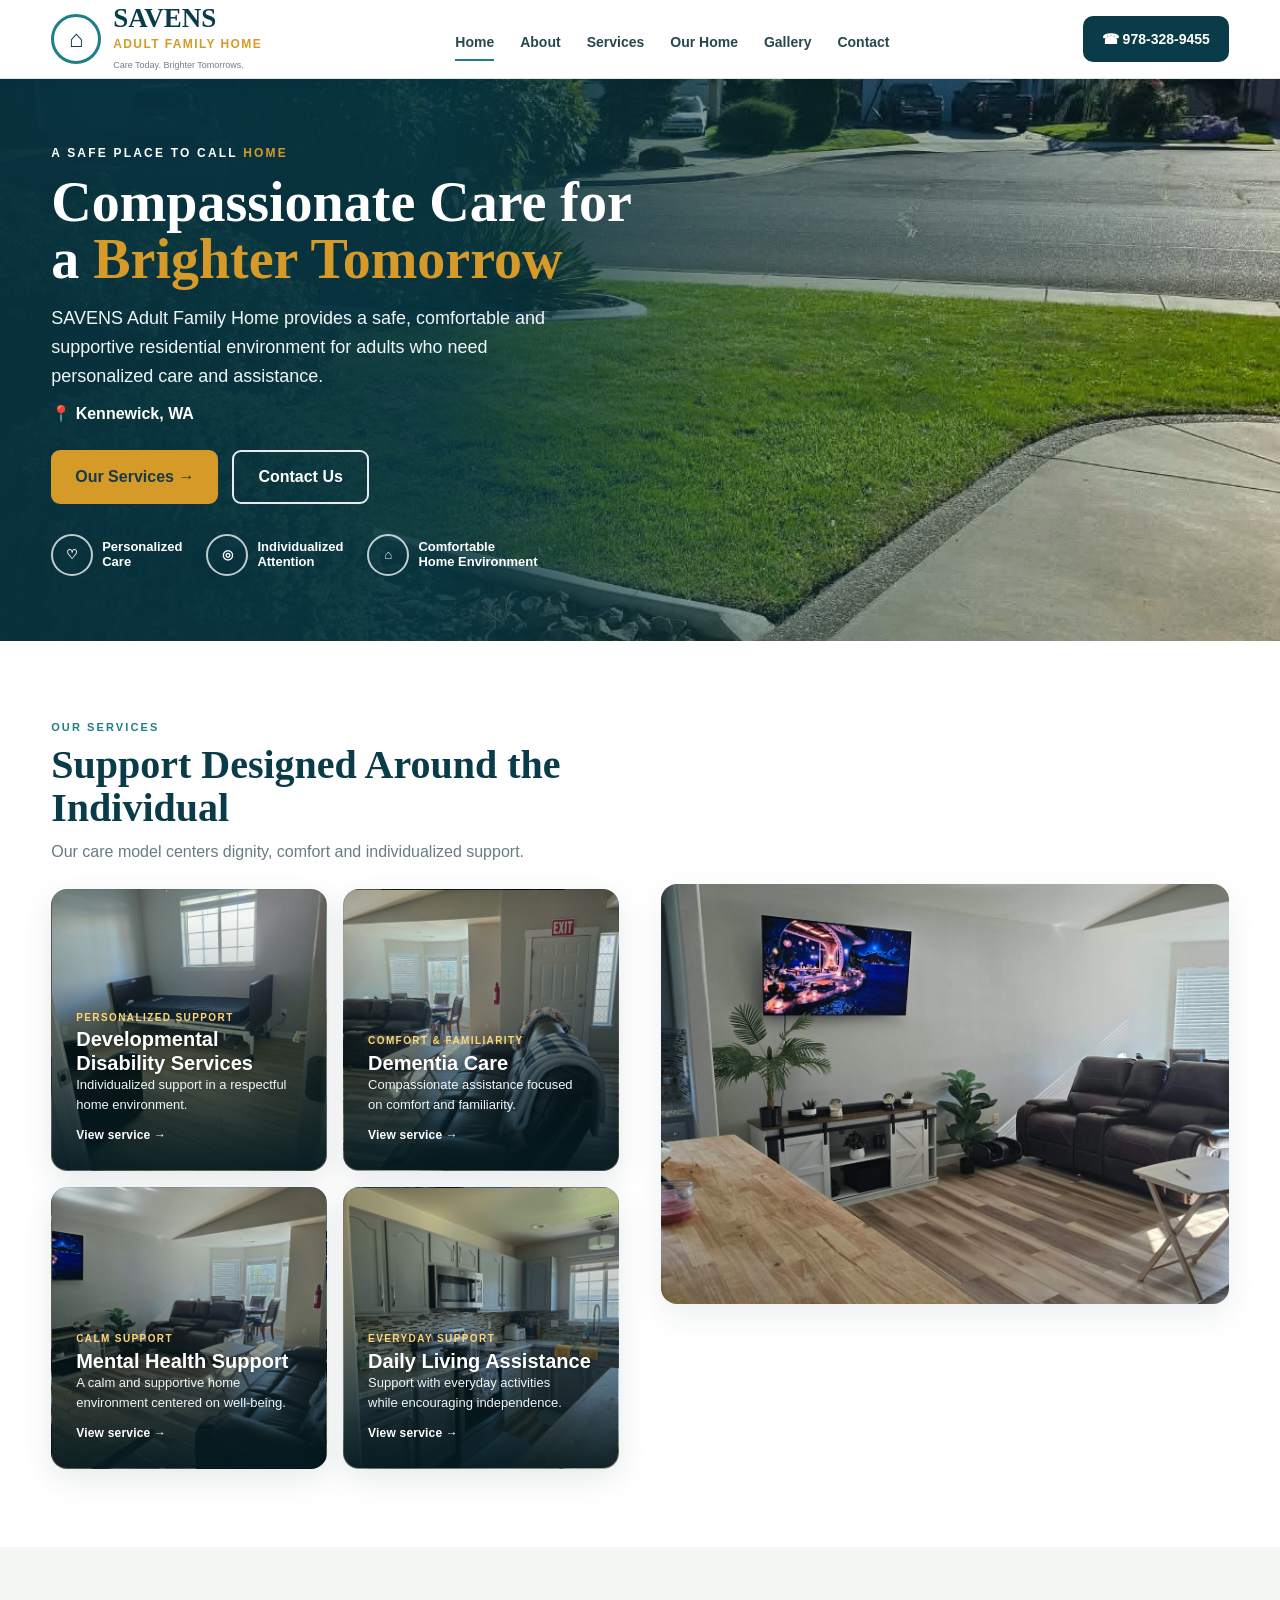
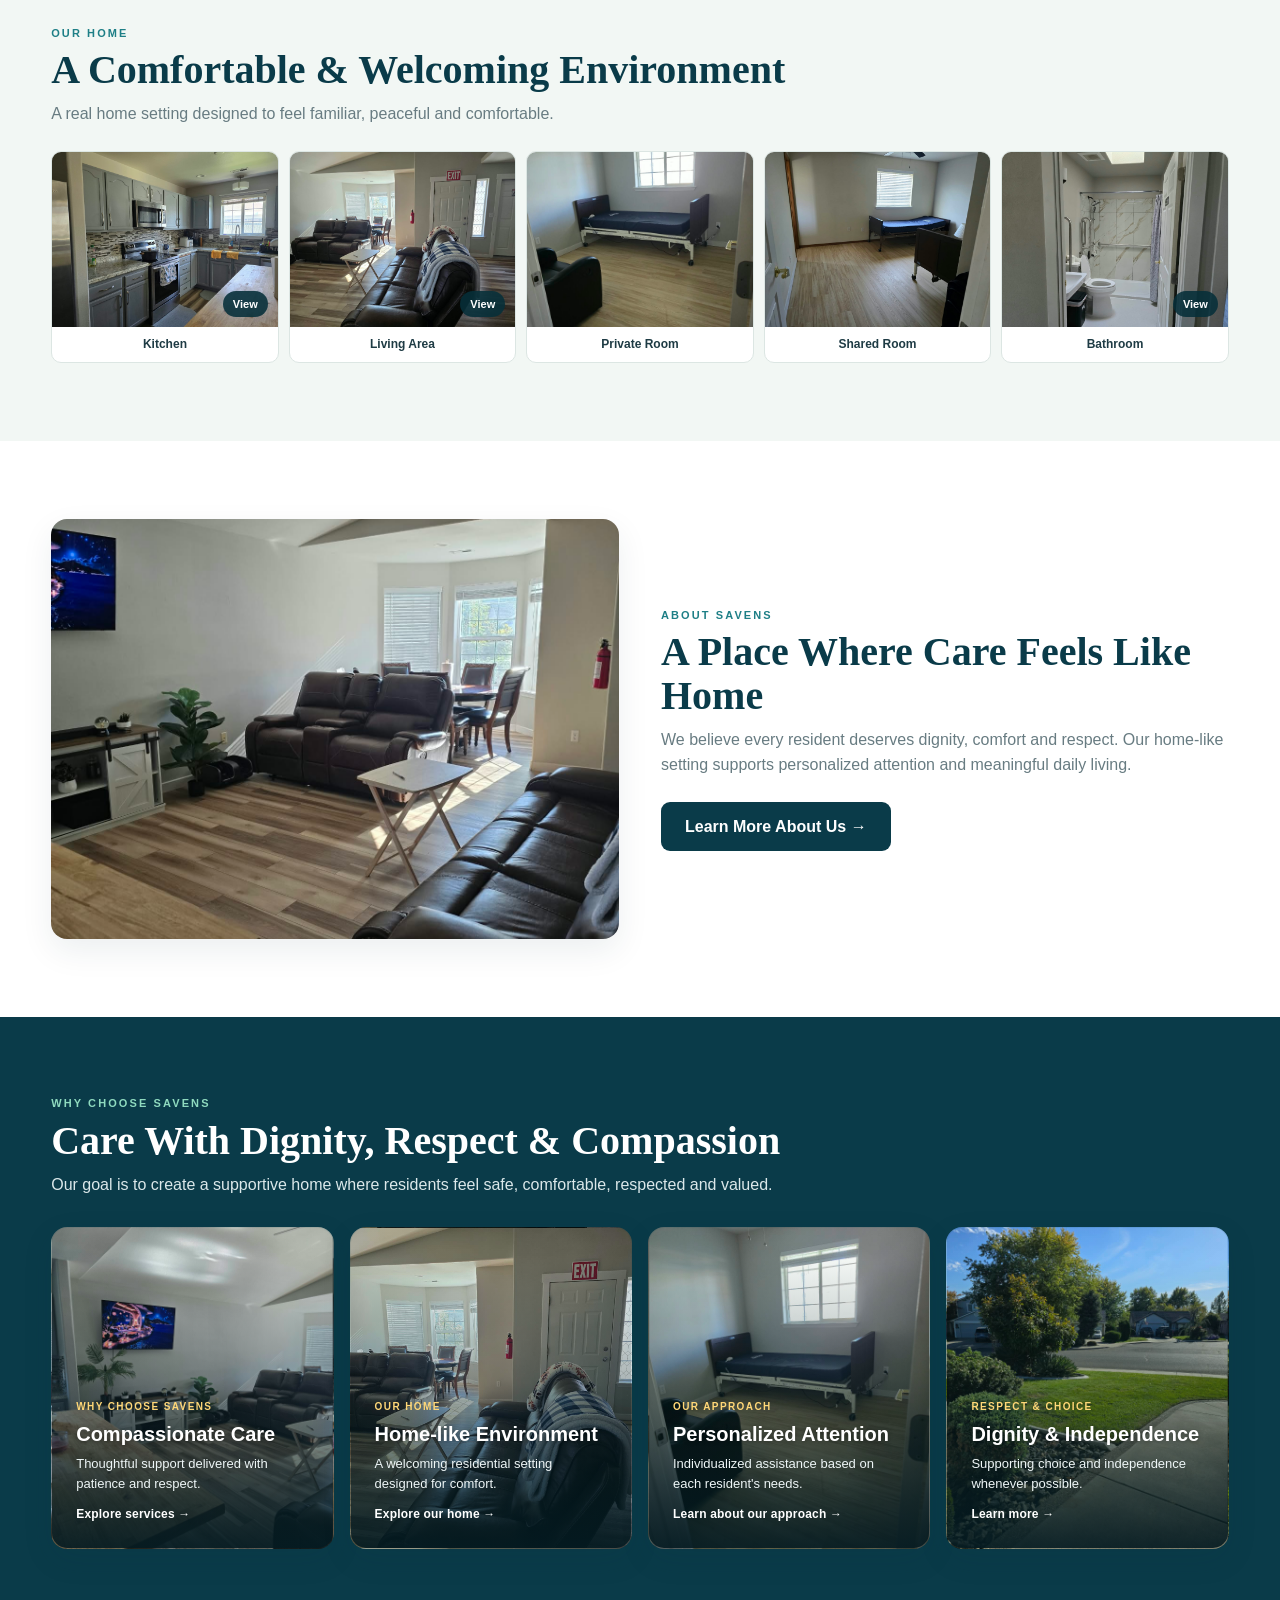
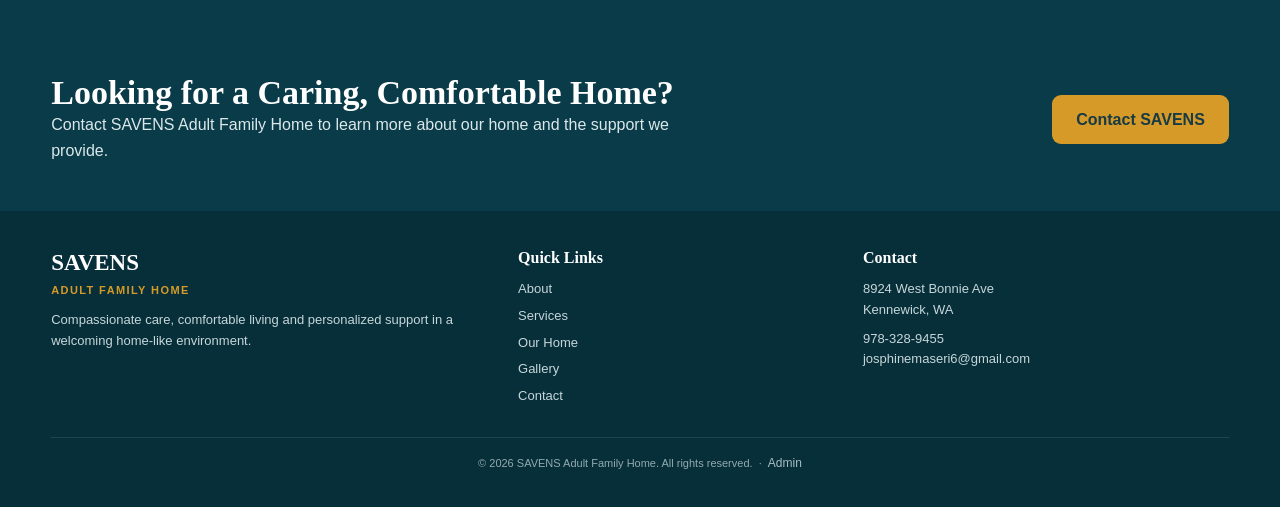
==== index.html @ 457f1520 "Add files via upload" ====
<!DOCTYPE html><html lang="en"><head><meta charset="UTF-8"><meta name="viewport" content="width=device-width,initial-scale=1.0"><title>SAVENS Adult Family Home | Home</title><meta name="description" content="SAVENS Adult Family Home in Kennewick, Washington."><link rel="stylesheet" href="style.css"></head><body><header class="site-header"><div class="container navbar"><a class="brand" href="index.html"><div class="brand-mark">⌂</div><div><strong>SAVENS</strong><span>ADULT FAMILY HOME</span><small>Care Today. Brighter Tomorrows.</small></div></a><button class="menu-btn" id="menuBtn" aria-label="Open menu">☰</button><nav class="main-nav" id="mainNav"><a href="index.html" class="active">Home</a><a href="about.html" class="">About</a><a href="services.html" class="">Services</a><a href="our-home.html" class="">Our Home</a><a href="gallery.html" class="">Gallery</a><a href="contact.html" class="">Contact</a></nav><a class="call-btn" href="tel:+19783289455">☎ 978-328-9455</a></div></header>
<section class="hero"><img src="images/neighborhood.jpg" alt="Residential neighborhood near SAVENS Adult Family Home"><div class="container hero-inner"><div class="hero-copy"><div class="kicker">A SAFE PLACE TO CALL <span>HOME</span></div><h1>Compassionate Care for a <em>Brighter Tomorrow</em></h1><p>SAVENS Adult Family Home provides a safe, comfortable and supportive residential environment for adults who need personalized care and assistance.</p><div class="hero-location">📍 Kennewick, WA</div><div class="actions"><a class="btn btn-gold" href="services.html">Our Services →</a><a class="btn btn-outline" href="contact.html">Contact Us</a></div><div class="hero-points"><div class="hero-point"><i>♡</i><span>Personalized<br>Care</span></div><div class="hero-point"><i>◎</i><span>Individualized<br>Attention</span></div><div class="hero-point"><i>⌂</i><span>Comfortable<br>Home Environment</span></div></div></div></div></section>
<section class="section"><div class="container grid-2"><div><div class="eyebrow">Our Services</div><h2>Support Designed Around the Individual</h2><p class="lead">Our care model centers dignity, comfort and individualized support.</p>
<div class="service-photo-grid">

  <a class="service-photo-card" href="services.html#developmental"
     style="background-image:url('images/private-room.jpg')">
    <div class="service-photo-overlay">
      <div>
        <span class="service-photo-kicker">PERSONALIZED SUPPORT</span>
        <h3>Developmental Disability Services</h3>
        <p>Individualized support in a respectful home environment.</p>
      </div>
      <span class="service-photo-link">View service →</span>
    </div>
  </a>

  <a class="service-photo-card" href="services.html#dementia"
     style="background-image:url('images/living-room-wide.jpg')">
    <div class="service-photo-overlay">
      <div>
        <span class="service-photo-kicker">COMFORT & FAMILIARITY</span>
        <h3>Dementia Care</h3>
        <p>Compassionate assistance focused on comfort and familiarity.</p>
      </div>
      <span class="service-photo-link">View service →</span>
    </div>
  </a>

  <a class="service-photo-card" href="services.html#mental-health"
     style="background-image:url('images/living-room-alt.jpg')">
    <div class="service-photo-overlay">
      <div>
        <span class="service-photo-kicker">CALM SUPPORT</span>
        <h3>Mental Health Support</h3>
        <p>A calm and supportive home environment centered on well-being.</p>
      </div>
      <span class="service-photo-link">View service →</span>
    </div>
  </a>

  <a class="service-photo-card" href="services.html#daily-living"
     style="background-image:url('images/kitchen.jpg')">
    <div class="service-photo-overlay">
      <div>
        <span class="service-photo-kicker">EVERYDAY SUPPORT</span>
        <h3>Daily Living Assistance</h3>
        <p>Support with everyday activities while encouraging independence.</p>
      </div>
      <span class="service-photo-link">View service →</span>
    </div>
  </a>

</div>
</div>
<div class="photo-card"><img src="images/living-room-main.jpg" alt="SAVENS living room"></div></div></section>
<section class="section section-soft"><div class="container"><div class="eyebrow">Our Home</div><h2>A Comfortable & Welcoming Environment</h2><p class="lead">A real home setting designed to feel familiar, peaceful and comfortable.</p><div class="preview-grid"><figure class="lightbox-item"><button type="button" class="image-open" data-lightbox-src="images/kitchen.jpg" data-lightbox-alt="Kitchen"><img src="images/kitchen.jpg" alt="Kitchen"><span class="image-zoom">View</span></button><figcaption>Kitchen</figcaption></figure><figure class="lightbox-item"><button type="button" class="image-open" data-lightbox-src="images/living-room-wide.jpg" data-lightbox-alt="Living Area"><img src="images/living-room-wide.jpg" alt="Living Area"><span class="image-zoom">View</span></button><figcaption>Living Area</figcaption></figure><figure><img src="images/private-room.jpg" alt="Private room"><figcaption>Private Room</figcaption></figure><figure><img src="images/shared-room.jpg" alt="Shared room"><figcaption>Shared Room</figcaption></figure><figure class="lightbox-item"><button type="button" class="image-open" data-lightbox-src="images/bathroom.jpg" data-lightbox-alt="Bathroom"><img src="images/bathroom.jpg" alt="Bathroom"><span class="image-zoom">View</span></button><figcaption>Bathroom</figcaption></figure></div></div></section>
<section class="section"><div class="container grid-2"><div class="photo-card"><img src="images/living-room-alt.jpg" alt="SAVENS living area"></div><div><div class="eyebrow">About SAVENS</div><h2>A Place Where Care Feels Like Home</h2><p class="lead">We believe every resident deserves dignity, comfort and respect. Our home-like setting supports personalized attention and meaningful daily living.</p><div class="actions"><a class="btn btn-dark" href="about.html">Learn More About Us →</a></div></div></div></section>

<section class="section why-section">
  <div class="container">
    <div class="eyebrow why-eyebrow">WHY CHOOSE SAVENS</div>
    <h2 class="why-title">Care With Dignity, Respect & Compassion</h2>
    <p class="why-lead">Our goal is to create a supportive home where residents feel safe, comfortable, respected and valued.</p>
    
<div class="why-photo-grid">

  <a class="why-photo-card" href="services.html"
     style="background-image:url('images/living-room-main.jpg')">
    <div class="why-photo-overlay">
      <span class="why-photo-kicker">WHY CHOOSE SAVENS</span>
      <h3>Compassionate Care</h3>
      <p>Thoughtful support delivered with patience and respect.</p>
      <span class="service-photo-link">Explore services →</span>
    </div>
  </a>

  <a class="why-photo-card" href="our-home.html"
     style="background-image:url('images/living-room-wide.jpg')">
    <div class="why-photo-overlay">
      <span class="why-photo-kicker">OUR HOME</span>
      <h3>Home-like Environment</h3>
      <p>A welcoming residential setting designed for comfort.</p>
      <span class="service-photo-link">Explore our home →</span>
    </div>
  </a>

  <a class="why-photo-card" href="about.html"
     style="background-image:url('images/private-room.jpg')">
    <div class="why-photo-overlay">
      <span class="why-photo-kicker">OUR APPROACH</span>
      <h3>Personalized Attention</h3>
      <p>Individualized assistance based on each resident's needs.</p>
      <span class="service-photo-link">Learn about our approach →</span>
    </div>
  </a>

  <a class="why-photo-card" href="about.html"
     style="background-image:url('images/neighborhood.jpg')">
    <div class="why-photo-overlay">
      <span class="why-photo-kicker">RESPECT & CHOICE</span>
      <h3>Dignity & Independence</h3>
      <p>Supporting choice and independence whenever possible.</p>
      <span class="service-photo-link">Learn more →</span>
    </div>
  </a>

</div>
</div>
</section>
<section class="cta"><div class="container"><div><h2>Looking for a Caring, Comfortable Home?</h2><p>Contact SAVENS Adult Family Home to learn more about our home and the support we provide.</p></div><a class="btn btn-gold" href="contact.html">Contact SAVENS</a></div></section>
<footer><div class="container"><div class="footer-grid"><div><strong>SAVENS</strong><div class="accent">ADULT FAMILY HOME</div><p style="margin-top:10px">Compassionate care, comfortable living and personalized support in a welcoming home-like environment.</p></div><div class="footer-links"><strong style="font-size:16px;margin-bottom:8px">Quick Links</strong><a href="about.html">About</a><a href="services.html">Services</a><a href="our-home.html">Our Home</a><a href="gallery.html">Gallery</a><a href="contact.html">Contact</a></div><div><strong style="font-size:16px;margin-bottom:8px">Contact</strong><p>8924 West Bonnie Ave<br>Kennewick, WA</p><p style="margin-top:8px"><a href="tel:+19783289455">978-328-9455</a></p><p><a href="mailto:josphinemaseri6@gmail.com">josphinemaseri6@gmail.com</a></p></div></div><div class="footer-bottom">© 2026 SAVENS Adult Family Home. All rights reserved. &nbsp;·&nbsp; <a class="admin-link" href="admin.html">Admin</a></div></div></footer><script src="script.js"></script></body></html>
---- style.css ----
:root{--navy:#0a3b49;--navy2:#062f3a;--teal:#1e7f86;--mint:#e2f3eb;--gold:#d69a28;--cream:#fbf8f1;--soft:#f2f7f4;--ink:#1e3b44;--muted:#687c82;--line:#dce6e3;--white:#fff;--shadow:0 12px 32px rgba(14,50,59,.08)}
*{box-sizing:border-box;margin:0;padding:0}html{scroll-behavior:smooth}body{font-family:Arial,Helvetica,sans-serif;color:var(--ink);background:#fff;line-height:1.6}img{display:block;width:100%}a{text-decoration:none;color:inherit}.container{width:min(1180px,92%);margin:auto}
.site-header{position:sticky;top:0;z-index:1000;background:rgba(255,255,255,.98);border-bottom:1px solid var(--line);box-shadow:0 2px 12px rgba(0,0,0,.04)}.navbar{min-height:78px;display:flex;align-items:center;justify-content:space-between;gap:22px}.brand{display:flex;align-items:center;gap:12px}.brand-mark{width:50px;height:50px;border:3px solid var(--teal);border-radius:50%;display:grid;place-items:center;color:var(--navy);font-size:24px}.brand strong{display:block;font-family:Georgia,serif;color:var(--navy);font-size:27px;line-height:1}.brand span{display:block;color:var(--gold);font-size:12px;font-weight:900;letter-spacing:1.4px;margin-top:3px}.brand small{display:block;color:#708087;font-size:9px;margin-top:4px}.main-nav{display:flex;align-items:center;gap:26px}.main-nav a{font-size:14px;font-weight:800;color:#29464f;position:relative;padding:28px 0 22px}.main-nav a:after{content:"";position:absolute;left:0;right:0;bottom:14px;height:2px;background:var(--teal);transform:scaleX(0);transition:.2s}.main-nav a:hover:after,.main-nav a.active:after{transform:scaleX(1)}.call-btn{background:var(--navy);color:#fff;padding:12px 19px;border-radius:10px;font-size:14px;font-weight:800;white-space:nowrap}.menu-btn{display:none;border:0;background:transparent;font-size:29px;color:var(--navy);cursor:pointer}
.hero{position:relative;min-height:545px;overflow:hidden;background:#d7e7e2}.hero>img{position:absolute;inset:0;height:100%;object-fit:cover}.hero:after{content:"";position:absolute;inset:0;background:linear-gradient(90deg,rgba(7,49,61,.97) 0%,rgba(7,54,66,.90) 34%,rgba(7,54,66,.44) 58%,rgba(7,54,66,.05) 100%)}.hero-inner{position:relative;z-index:2;min-height:545px;display:flex;align-items:center}.hero-copy{width:min(600px,100%);color:#fff;padding:65px 0}.kicker{font-size:12px;letter-spacing:2.2px;font-weight:900;text-transform:uppercase;margin-bottom:11px}.kicker span{color:var(--gold)}.hero h1,.page-hero h1{font-family:Georgia,serif;font-size:56px;line-height:1.02;margin-bottom:16px}.hero h1 em{font-style:normal;color:var(--gold)}.hero p{font-size:18px;color:#eef6f7;max-width:520px}.hero-location{font-weight:800;margin-top:10px}.actions{display:flex;gap:14px;flex-wrap:wrap;margin-top:24px}.btn{display:inline-flex;align-items:center;justify-content:center;min-height:48px;padding:12px 24px;border-radius:9px;font-weight:800}.btn-gold{background:var(--gold);color:#173a44}.btn-outline{border:2px solid rgba(255,255,255,.9);color:#fff}.btn-dark{background:var(--navy);color:#fff}.hero-points{display:flex;gap:24px;flex-wrap:wrap;margin-top:30px}.hero-point{display:flex;align-items:center;gap:9px;font-size:13px;font-weight:800;line-height:1.15}.hero-point i{font-style:normal;width:42px;height:42px;border:2px solid rgba(255,255,255,.75);border-radius:50%;display:grid;place-items:center}
.page-hero{position:relative;min-height:340px;display:flex;align-items:center;color:#fff;overflow:hidden;background:var(--navy)}.page-hero img{position:absolute;inset:0;height:100%;object-fit:cover;opacity:.5}.page-hero:after{content:"";position:absolute;inset:0;background:linear-gradient(90deg,rgba(6,45,56,.97),rgba(6,45,56,.75),rgba(6,45,56,.25))}.page-hero .container{position:relative;z-index:2}.page-hero p{max-width:680px;font-size:17px;color:#e8f1f2}
.section{padding:78px 0}.section-soft{background:var(--soft)}.section-cream{background:var(--cream)}.eyebrow{font-size:11px;letter-spacing:2.1px;color:var(--teal);font-weight:900;text-transform:uppercase;margin-bottom:6px}h2{font-family:Georgia,serif;color:var(--navy);font-size:40px;line-height:1.08;margin-bottom:10px}.lead{color:var(--muted);font-size:16px;max-width:740px}
.grid-2{display:grid;grid-template-columns:1fr 1fr;gap:42px;align-items:center}.grid-3{display:grid;grid-template-columns:repeat(3,1fr);gap:18px}.grid-4{display:grid;grid-template-columns:repeat(4,1fr);gap:16px}.card{border:1px solid var(--line);background:#fff;border-radius:14px;padding:23px;box-shadow:var(--shadow)}.card h3{color:var(--navy);font-size:18px;margin:10px 0 6px}.card p{font-size:14px;color:#6b7d83}.icon{width:44px;height:44px;border-radius:50%;background:var(--mint);display:grid;place-items:center}.photo-card{overflow:hidden;border-radius:16px;box-shadow:var(--shadow)}.photo-card img{height:420px;object-fit:cover}.photo-grid{display:grid;grid-template-columns:repeat(3,1fr);gap:14px;margin-top:28px}.photo-grid figure{background:#fff;border:1px solid var(--line);border-radius:12px;overflow:hidden;box-shadow:0 6px 18px rgba(15,55,63,.05)}.photo-grid img{height:240px;object-fit:cover}.photo-grid figcaption{padding:10px 12px;font-size:13px;font-weight:800;color:#38545c}
.preview-grid{display:grid;grid-template-columns:repeat(5,1fr);gap:10px;margin-top:24px}.preview-grid figure{background:#fff;border:1px solid var(--line);border-radius:10px;overflow:hidden}.preview-grid img{height:175px;object-fit:cover}.preview-grid figcaption{text-align:center;padding:8px;font-size:12px;font-weight:800}
.service-list{display:grid;gap:18px;margin-top:28px}.service-row{display:grid;grid-template-columns:290px 1fr;gap:26px;align-items:center;background:#fff;border:1px solid var(--line);border-radius:14px;overflow:hidden;box-shadow:var(--shadow)}.service-row img{height:220px;object-fit:cover}.service-row .copy{padding:22px 26px 22px 0}.service-row h3{color:var(--navy);font-size:22px;margin-bottom:7px}.service-row p{color:#65797f}
.cta{background:var(--navy);color:#fff;padding:48px 0}.cta .container{display:flex;justify-content:space-between;gap:30px;align-items:center}.cta h2{color:#fff;margin:0;font-size:34px}.cta p{color:#dbe8ea;max-width:640px}
.contact-wrap{display:grid;grid-template-columns:.8fr 1.2fr}.contact-info{background:#0a4350;color:#fff;padding:58px max(5%,calc((100vw - 1180px)/2)) 58px 5%}.contact-info h2{color:#fff}.contact-info p{color:#d8e5e7;margin-bottom:22px}.contact-line{display:flex;gap:10px;margin:13px 0;align-items:flex-start}.contact-form{background:#f5faf8;padding:58px 5%}.form-row{display:grid;grid-template-columns:1fr 1fr;gap:12px}.form-group{margin-bottom:12px}label{display:block;font-size:11px;font-weight:800;color:#50666d;margin-bottom:4px}input,textarea{width:100%;padding:12px;border:1px solid #d5e1de;border-radius:6px;background:#fff;font:inherit}textarea{min-height:120px;resize:vertical}.submit{width:100%;border:0;background:var(--teal);color:#fff;padding:13px;border-radius:7px;font-weight:800;cursor:pointer}.map{margin-top:18px;border-radius:12px;overflow:hidden;border:1px solid var(--line);height:250px}.map iframe{width:100%;height:100%;border:0}
footer{background:var(--navy2);color:#d6e4e6;padding:34px 0}.footer-grid{display:grid;grid-template-columns:1.4fr 1fr 1.2fr;gap:40px}footer strong{display:block;color:#fff;font-family:Georgia,serif;font-size:23px}footer .accent{color:var(--gold);font-size:11px;font-weight:900;letter-spacing:1.4px}footer p,footer a{font-size:13px;color:#c7d6d9}.footer-links a{display:block;margin:6px 0}.footer-bottom{margin-top:24px;padding-top:16px;border-top:1px solid rgba(255,255,255,.1);font-size:11px;text-align:center;color:#93aaaf}
@media(max-width:900px){.menu-btn{display:block}.call-btn{display:none}.main-nav{display:none;position:absolute;top:78px;left:0;right:0;background:#fff;padding:10px 5%;flex-direction:column;align-items:stretch;gap:0;box-shadow:0 10px 20px rgba(0,0,0,.08)}.main-nav.open{display:flex}.main-nav a{padding:13px 0;border-bottom:1px solid #edf2ef}.main-nav a:after{display:none}.hero{min-height:650px}.hero-inner{min-height:650px;align-items:flex-end}.hero:after{background:linear-gradient(0deg,rgba(7,49,61,.98) 0%,rgba(7,49,61,.96) 48%,rgba(7,49,61,.25) 78%)}.hero-copy{padding:270px 0 45px}.hero h1,.page-hero h1{font-size:44px}.grid-2,.contact-wrap{grid-template-columns:1fr}.grid-3,.grid-4,.preview-grid,.photo-grid{grid-template-columns:repeat(2,1fr)}.service-row{grid-template-columns:1fr}.service-row .copy{padding:0 22px 22px}.cta .container{display:block}.cta .btn{margin-top:18px}.footer-grid{grid-template-columns:1fr}}
@media(max-width:560px){.brand small{display:none}.brand strong{font-size:23px}.brand span{font-size:10px}.hero h1,.page-hero h1{font-size:37px}h2{font-size:32px}.actions{flex-direction:column}.actions .btn{width:100%}.grid-3,.grid-4,.preview-grid,.photo-grid,.form-row{grid-template-columns:1fr}.preview-grid img,.photo-grid img{height:230px}}


/* ===== Interactive navigation cards and image lightbox ===== */
.interactive-card{
  cursor:pointer;
  transition:transform .22s ease, box-shadow .22s ease, border-color .22s ease, background .22s ease;
}
.interactive-card:hover{
  transform:translateY(-5px);
  box-shadow:0 16px 34px rgba(14,50,59,.12);
  border-color:rgba(30,127,134,.38);
}
.interactive-card:focus-visible{
  outline:3px solid var(--gold);
  outline-offset:4px;
}
.card-action{
  display:inline-block;
  margin-top:12px;
  color:var(--teal);
  font-size:12px;
  font-weight:800;
}
.why-section{background:var(--navy);color:#fff}
.why-eyebrow{color:#8fdabf}
.why-title{color:#fff}
.why-lead{color:#dbe8ea;max-width:760px}
.why-grid{display:grid;grid-template-columns:repeat(4,1fr);gap:18px;margin-top:30px}
.why-card{
  border:1px solid rgba(255,255,255,.15);
  background:rgba(255,255,255,.07);
  border-radius:14px;
  padding:26px;
}
.why-card:hover{background:rgba(255,255,255,.11)}
.why-card h3{font-size:18px;margin:10px 0 6px;color:#fff}
.why-card p{font-size:14px;color:#d7e5e8}
.why-card .card-action{color:#9de2c8}
.why-icon{font-size:22px}
.image-open{
  position:relative;
  width:100%;
  border:0;
  padding:0;
  background:transparent;
  cursor:zoom-in;
  display:block;
}
.image-open img{width:100%}
.image-zoom{
  position:absolute;
  right:10px;
  bottom:10px;
  background:rgba(6,47,58,.88);
  color:#fff;
  padding:7px 10px;
  border-radius:18px;
  font-size:11px;
  font-weight:800;
}
.lightbox{
  position:fixed;
  inset:0;
  z-index:5000;
  display:none;
  align-items:center;
  justify-content:center;
  padding:24px;
  background:rgba(3,22,27,.92);
}
.lightbox.open{display:flex}
.lightbox-dialog{position:relative;max-width:min(1100px,94vw);max-height:90vh}
.lightbox img{max-width:100%;max-height:80vh;object-fit:contain;border-radius:10px}
.lightbox-caption{color:#fff;text-align:center;margin-top:10px;font-weight:700}
.lightbox-close,.lightbox-prev,.lightbox-next{
  position:absolute;
  border:0;
  background:rgba(255,255,255,.94);
  color:var(--navy);
  width:44px;height:44px;border-radius:50%;
  font-size:22px;font-weight:800;cursor:pointer;
}
.lightbox-close{right:0;top:-54px}
.lightbox-prev{left:-58px;top:46%}
.lightbox-next{right:-58px;top:46%}
.admin-link{opacity:.85;font-size:12px}
@media(max-width:900px){.why-grid{grid-template-columns:repeat(2,1fr)}}
@media(max-width:560px){
  .why-grid{grid-template-columns:1fr}
  .lightbox-prev{left:4px}.lightbox-next{right:4px}
}


/* ===== Full-photo clickable SAVENS cards ===== */
.service-photo-grid{
  display:grid;
  grid-template-columns:repeat(2,minmax(0,1fr));
  gap:16px;
  margin-top:24px;
}
.service-photo-card,
.why-photo-card{
  position:relative;
  display:block;
  min-height:280px;
  border-radius:16px;
  overflow:hidden;
  background-size:cover;
  background-position:center;
  border:1px solid rgba(12,59,73,.14);
  box-shadow:0 10px 30px rgba(10,45,54,.10);
  text-decoration:none;
  color:#fff;
  isolation:isolate;
  transition:transform .25s ease,box-shadow .25s ease,border-color .25s ease;
}
.service-photo-card::before,
.why-photo-card::before{
  content:"";
  position:absolute;
  inset:0;
  background:linear-gradient(
    180deg,
    rgba(5,31,38,.04) 10%,
    rgba(5,31,38,.32) 48%,
    rgba(4,27,34,.92) 100%
  );
  z-index:-1;
}
.service-photo-card:hover,
.why-photo-card:hover{
  transform:translateY(-5px);
  box-shadow:0 18px 38px rgba(10,45,54,.18);
  border-color:rgba(214,154,40,.60);
}
.service-photo-card:focus-visible,
.why-photo-card:focus-visible{
  outline:3px solid var(--gold);
  outline-offset:4px;
}
.service-photo-overlay,
.why-photo-overlay{
  min-height:280px;
  padding:24px;
  display:flex;
  flex-direction:column;
  justify-content:flex-end;
  gap:8px;
}
.service-photo-kicker,
.why-photo-kicker{
  color:#ffd777;
  font-size:10px;
  letter-spacing:1.4px;
  font-weight:900;
}
.service-photo-card h3,
.why-photo-card h3{
  color:#fff;
  font-size:20px;
  line-height:1.18;
  margin:0;
  text-shadow:0 1px 4px rgba(0,0,0,.35);
}
.service-photo-card p,
.why-photo-card p{
  color:#eef6f7;
  font-size:13px;
  line-height:1.5;
  max-width:95%;
}
.service-photo-link{
  display:inline-flex;
  align-items:center;
  margin-top:4px;
  color:#fff;
  font-size:12px;
  font-weight:900;
  letter-spacing:.2px;
}
.why-photo-grid{
  display:grid;
  grid-template-columns:repeat(4,minmax(0,1fr));
  gap:16px;
  margin-top:30px;
}
.why-photo-card{
  min-height:320px;
}
.why-photo-overlay{
  min-height:320px;
}
@media(max-width:900px){
  .service-photo-grid{grid-template-columns:1fr 1fr}
  .why-photo-grid{grid-template-columns:1fr 1fr}
}
@media(max-width:560px){
  .service-photo-grid,
  .why-photo-grid{grid-template-columns:1fr}
  .service-photo-card,
  .service-photo-overlay,
  .why-photo-card,
  .why-photo-overlay{min-height:300px}
}
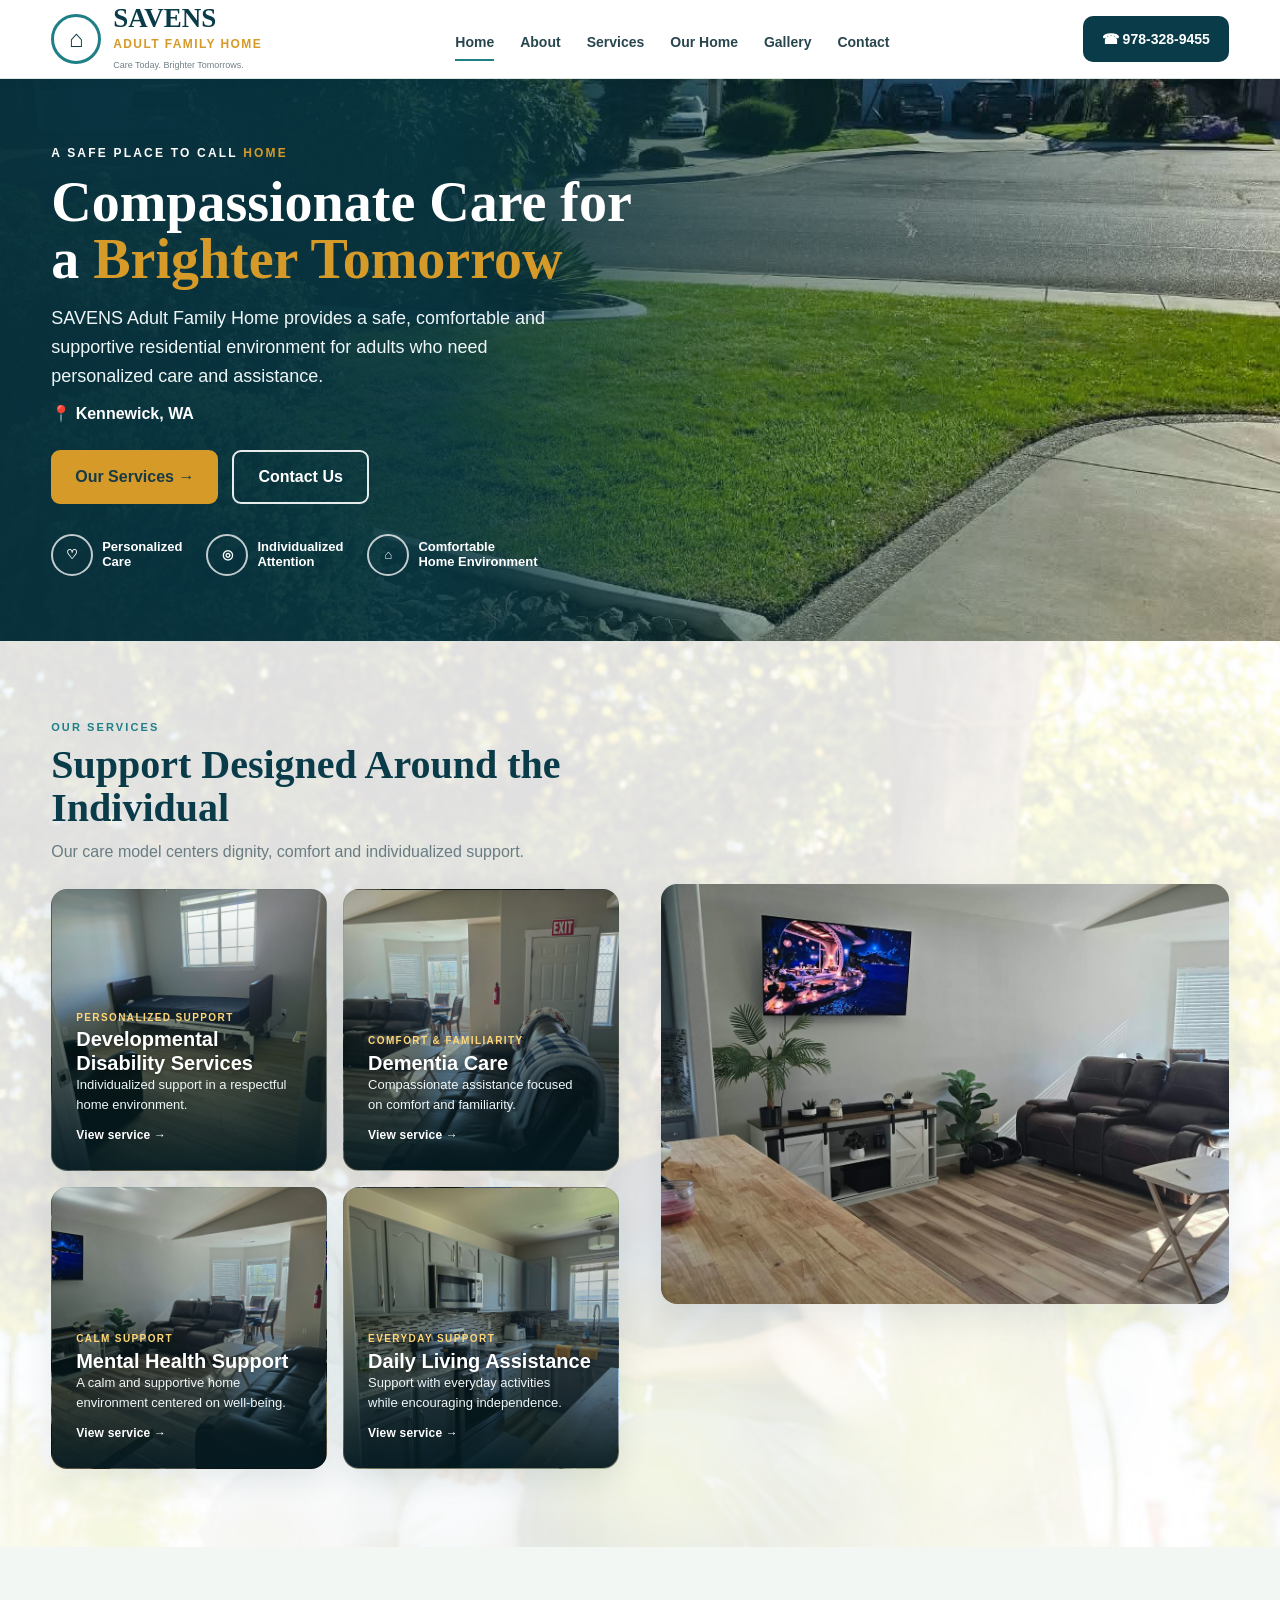
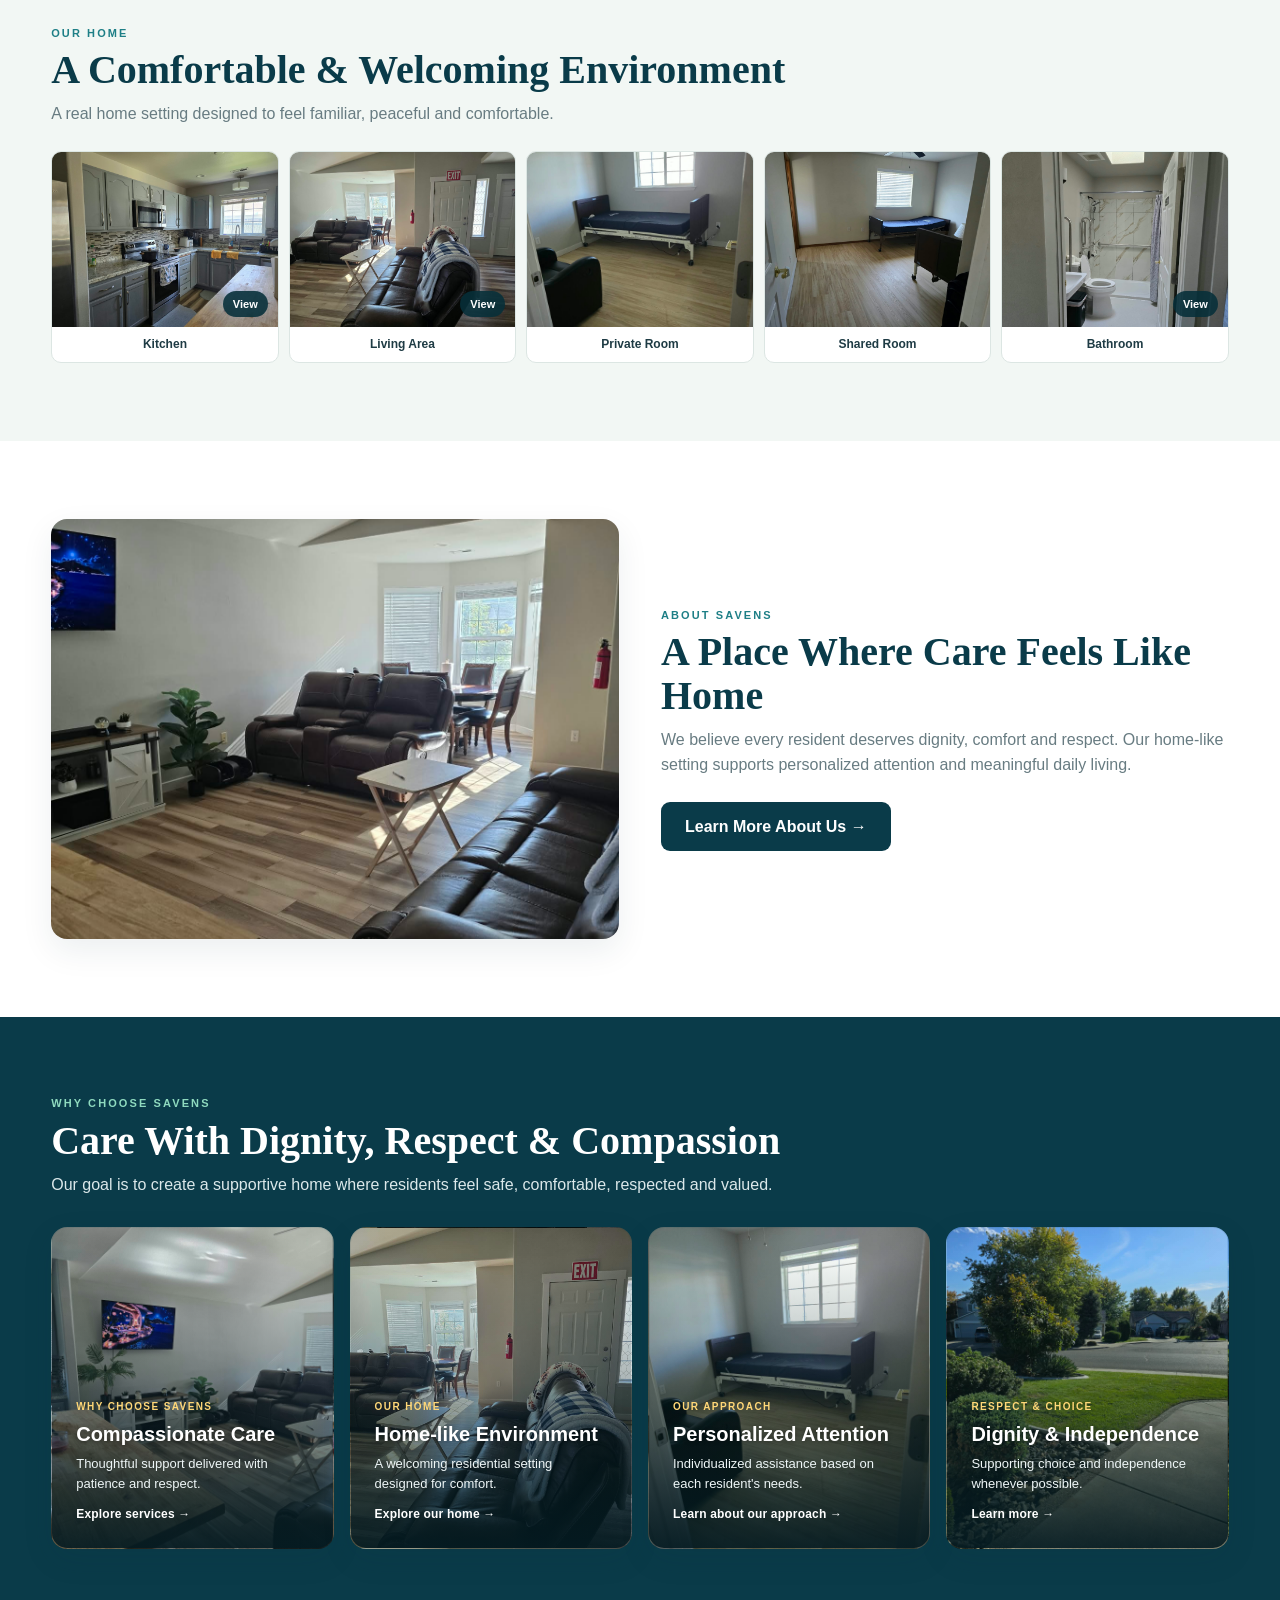
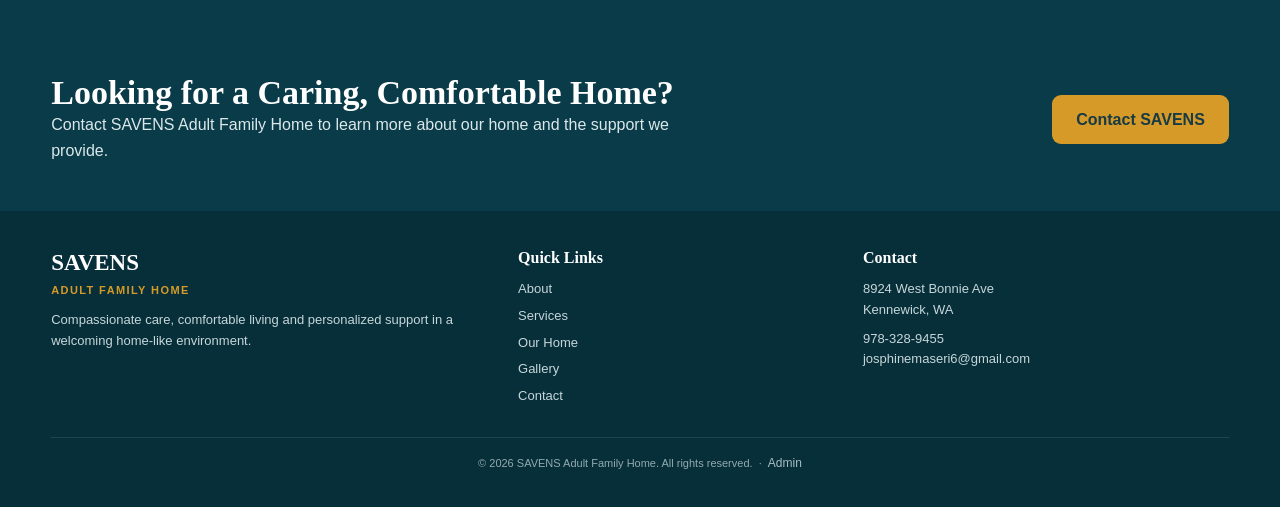
==== commit 99a1d192: "Add files via upload" ====
--- a/index.html
+++ b/index.html
@@ -1,6 +1,6 @@
 <!DOCTYPE html><html lang="en"><head><meta charset="UTF-8"><meta name="viewport" content="width=device-width,initial-scale=1.0"><title>SAVENS Adult Family Home | Home</title><meta name="description" content="SAVENS Adult Family Home in Kennewick, Washington."><link rel="stylesheet" href="style.css"></head><body><header class="site-header"><div class="container navbar"><a class="brand" href="index.html"><div class="brand-mark">⌂</div><div><strong>SAVENS</strong><span>ADULT FAMILY HOME</span><small>Care Today. Brighter Tomorrows.</small></div></a><button class="menu-btn" id="menuBtn" aria-label="Open menu">☰</button><nav class="main-nav" id="mainNav"><a href="index.html" class="active">Home</a><a href="about.html" class="">About</a><a href="services.html" class="">Services</a><a href="our-home.html" class="">Our Home</a><a href="gallery.html" class="">Gallery</a><a href="contact.html" class="">Contact</a></nav><a class="call-btn" href="tel:+19783289455">☎ 978-328-9455</a></div></header>
 <section class="hero"><img src="images/neighborhood.jpg" alt="Residential neighborhood near SAVENS Adult Family Home"><div class="container hero-inner"><div class="hero-copy"><div class="kicker">A SAFE PLACE TO CALL <span>HOME</span></div><h1>Compassionate Care for a <em>Brighter Tomorrow</em></h1><p>SAVENS Adult Family Home provides a safe, comfortable and supportive residential environment for adults who need personalized care and assistance.</p><div class="hero-location">📍 Kennewick, WA</div><div class="actions"><a class="btn btn-gold" href="services.html">Our Services →</a><a class="btn btn-outline" href="contact.html">Contact Us</a></div><div class="hero-points"><div class="hero-point"><i>♡</i><span>Personalized<br>Care</span></div><div class="hero-point"><i>◎</i><span>Individualized<br>Attention</span></div><div class="hero-point"><i>⌂</i><span>Comfortable<br>Home Environment</span></div></div></div></div></section>
-<section class="section"><div class="container grid-2"><div><div class="eyebrow">Our Services</div><h2>Support Designed Around the Individual</h2><p class="lead">Our care model centers dignity, comfort and individualized support.</p>
+<section class="section photo-bg-section" style="background-image:url('images/care-outdoor.jpg')"><div class="container grid-2"><div><div class="eyebrow">Our Services</div><h2>Support Designed Around the Individual</h2><p class="lead">Our care model centers dignity, comfort and individualized support.</p>
 <div class="service-photo-grid">
 
   <a class="service-photo-card" href="services.html#developmental"
--- a/style.css
+++ b/style.css
@@ -217,3 +217,146 @@
   .why-photo-card,
   .why-photo-overlay{min-height:300px}
 }
+
+
+/* ===== Ticket-style full-photo SAVENS cards ===== */
+.ticket-card-grid{
+  display:grid;
+  gap:16px;
+  margin-top:28px;
+}
+.ticket-card-grid.three{
+  grid-template-columns:repeat(3,minmax(0,1fr));
+}
+.ticket-photo-card{
+  position:relative;
+  display:block;
+  min-height:390px;
+  overflow:hidden;
+  border-radius:18px;
+  background-size:cover;
+  background-position:center;
+  color:#fff;
+  text-decoration:none;
+  border:1px solid rgba(214,154,40,.38);
+  box-shadow:0 12px 28px rgba(7,38,45,.14);
+  isolation:isolate;
+  transition:transform .25s ease,box-shadow .25s ease,border-color .25s ease;
+}
+.ticket-photo-card::before{
+  content:"";
+  position:absolute;
+  inset:0;
+  background:
+    linear-gradient(
+      180deg,
+      rgba(5,24,30,.04) 0%,
+      rgba(5,24,30,.18) 36%,
+      rgba(5,24,30,.84) 70%,
+      rgba(5,24,30,.98) 100%
+    );
+  z-index:-1;
+}
+.ticket-photo-card:hover{
+  transform:translateY(-6px);
+  box-shadow:0 20px 42px rgba(7,38,45,.22);
+  border-color:rgba(214,154,40,.75);
+}
+.ticket-photo-card:focus-visible{
+  outline:3px solid var(--gold);
+  outline-offset:4px;
+}
+.ticket-card-overlay{
+  min-height:390px;
+  padding:20px;
+  display:flex;
+  flex-direction:column;
+  justify-content:flex-end;
+}
+.ticket-badge{
+  align-self:flex-start;
+  margin-bottom:auto;
+  padding:6px 11px;
+  border-radius:999px;
+  border:1px solid rgba(255,215,119,.45);
+  background:rgba(10,59,73,.72);
+  color:#ffd777;
+  font-size:10px;
+  font-weight:900;
+  letter-spacing:.7px;
+  backdrop-filter:blur(3px);
+}
+.ticket-content{
+  margin-top:120px;
+}
+.ticket-kicker{
+  display:block;
+  color:#ffd777;
+  font-size:10px;
+  font-weight:900;
+  letter-spacing:1.3px;
+  margin-bottom:5px;
+}
+.ticket-photo-card h3{
+  color:#fff;
+  font-size:23px;
+  line-height:1.15;
+  margin:0 0 7px;
+  text-shadow:0 2px 6px rgba(0,0,0,.42);
+}
+.ticket-photo-card p{
+  color:#e9f2f3;
+  font-size:14px;
+  line-height:1.5;
+  margin:0;
+}
+.ticket-button{
+  align-self:flex-end;
+  margin-top:18px;
+  padding:10px 14px;
+  border-radius:9px;
+  background:var(--gold);
+  color:#163740;
+  font-size:11px;
+  font-weight:900;
+  letter-spacing:.3px;
+}
+@media(max-width:900px){
+  .ticket-card-grid.three{grid-template-columns:1fr 1fr}
+}
+@media(max-width:560px){
+  .ticket-card-grid.three{grid-template-columns:1fr}
+  .ticket-photo-card,.ticket-card-overlay{min-height:360px}
+}
+
+
+/* ===== Care-photo section backgrounds ===== */
+.photo-bg-section{
+  position:relative;
+  isolation:isolate;
+  background-size:cover;
+  background-position:center;
+  background-repeat:no-repeat;
+}
+.photo-bg-section::before{
+  content:"";
+  position:absolute;
+  inset:0;
+  background:rgba(255,255,255,.88);
+  z-index:-1;
+}
+.photo-bg-section.soft-overlay::before{
+  background:rgba(242,247,244,.90);
+}
+.photo-bg-section.dark-overlay::before{
+  background:rgba(7,49,61,.78);
+}
+.photo-bg-section.dark-overlay h2,
+.photo-bg-section.dark-overlay h3,
+.photo-bg-section.dark-overlay .lead,
+.photo-bg-section.dark-overlay p{
+  color:#fff;
+}
+.photo-bg-section.dark-overlay .eyebrow{
+  color:#9de2c8;
+}
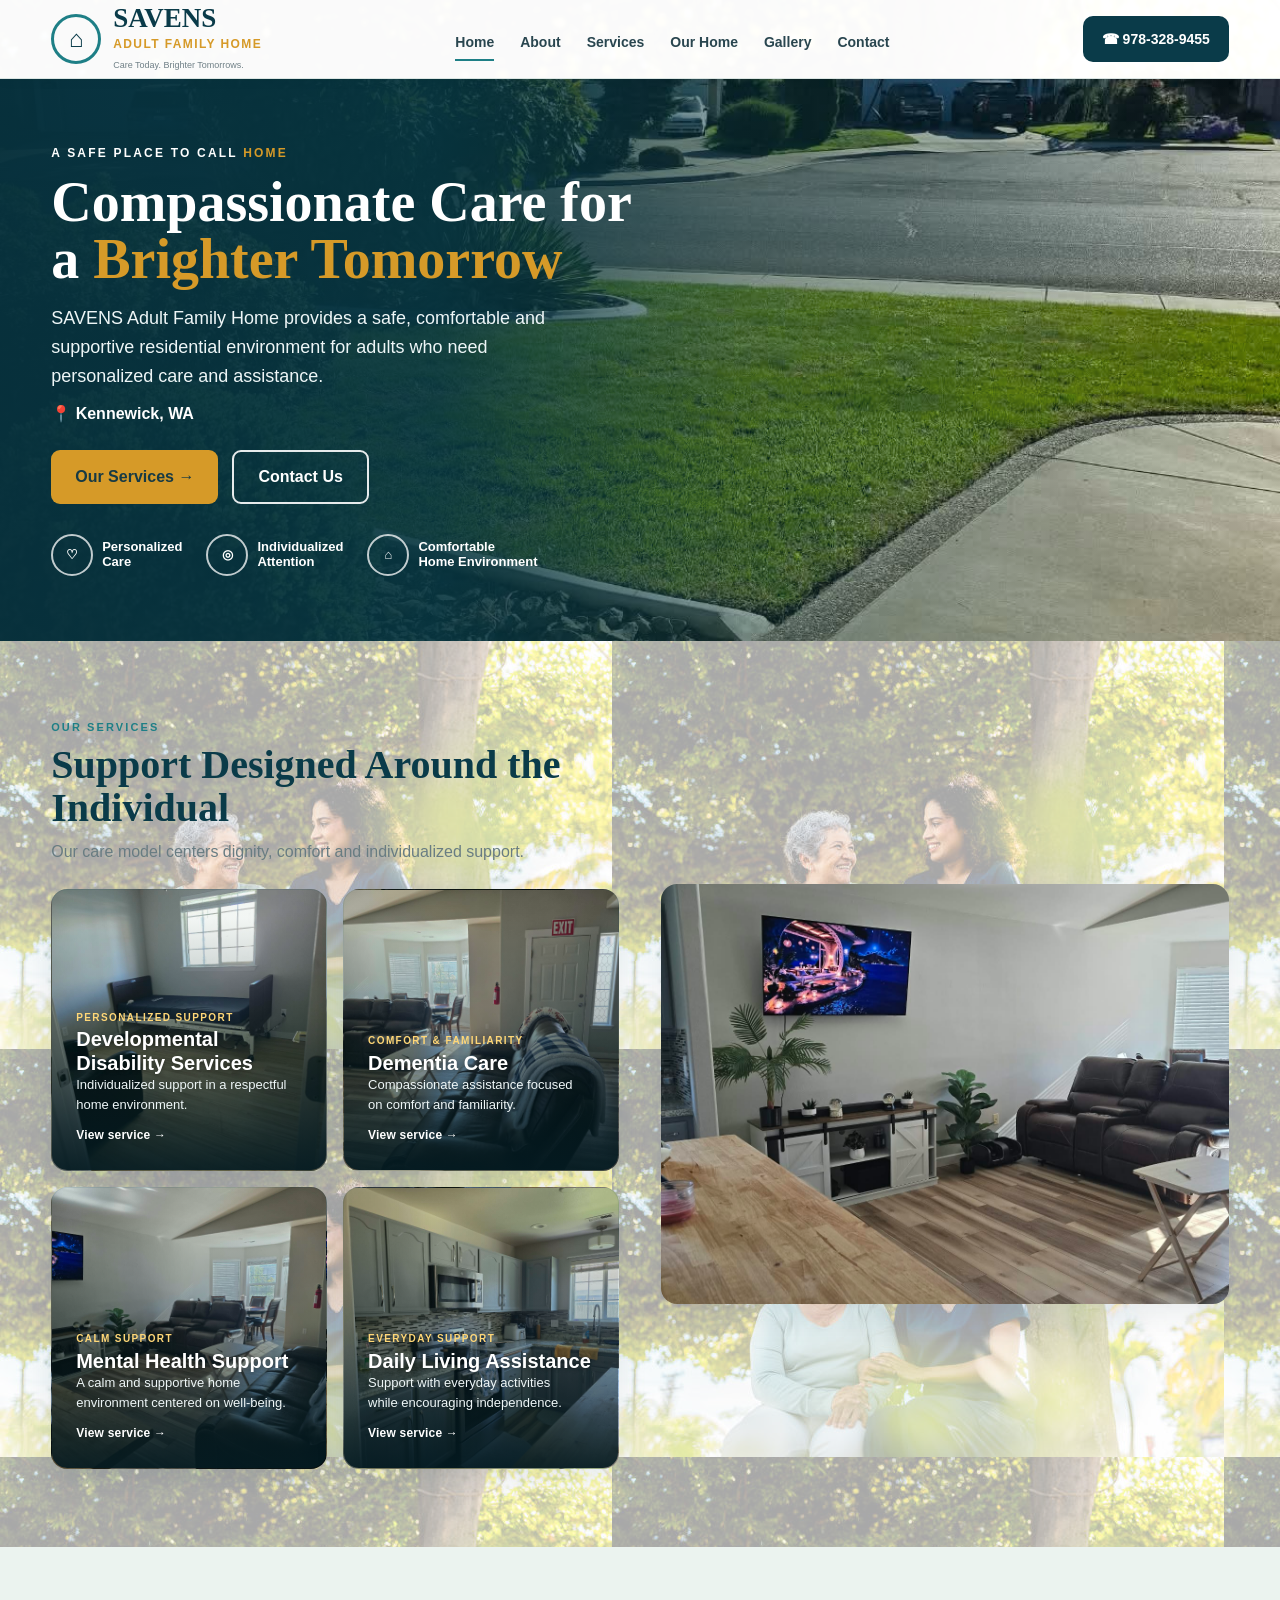
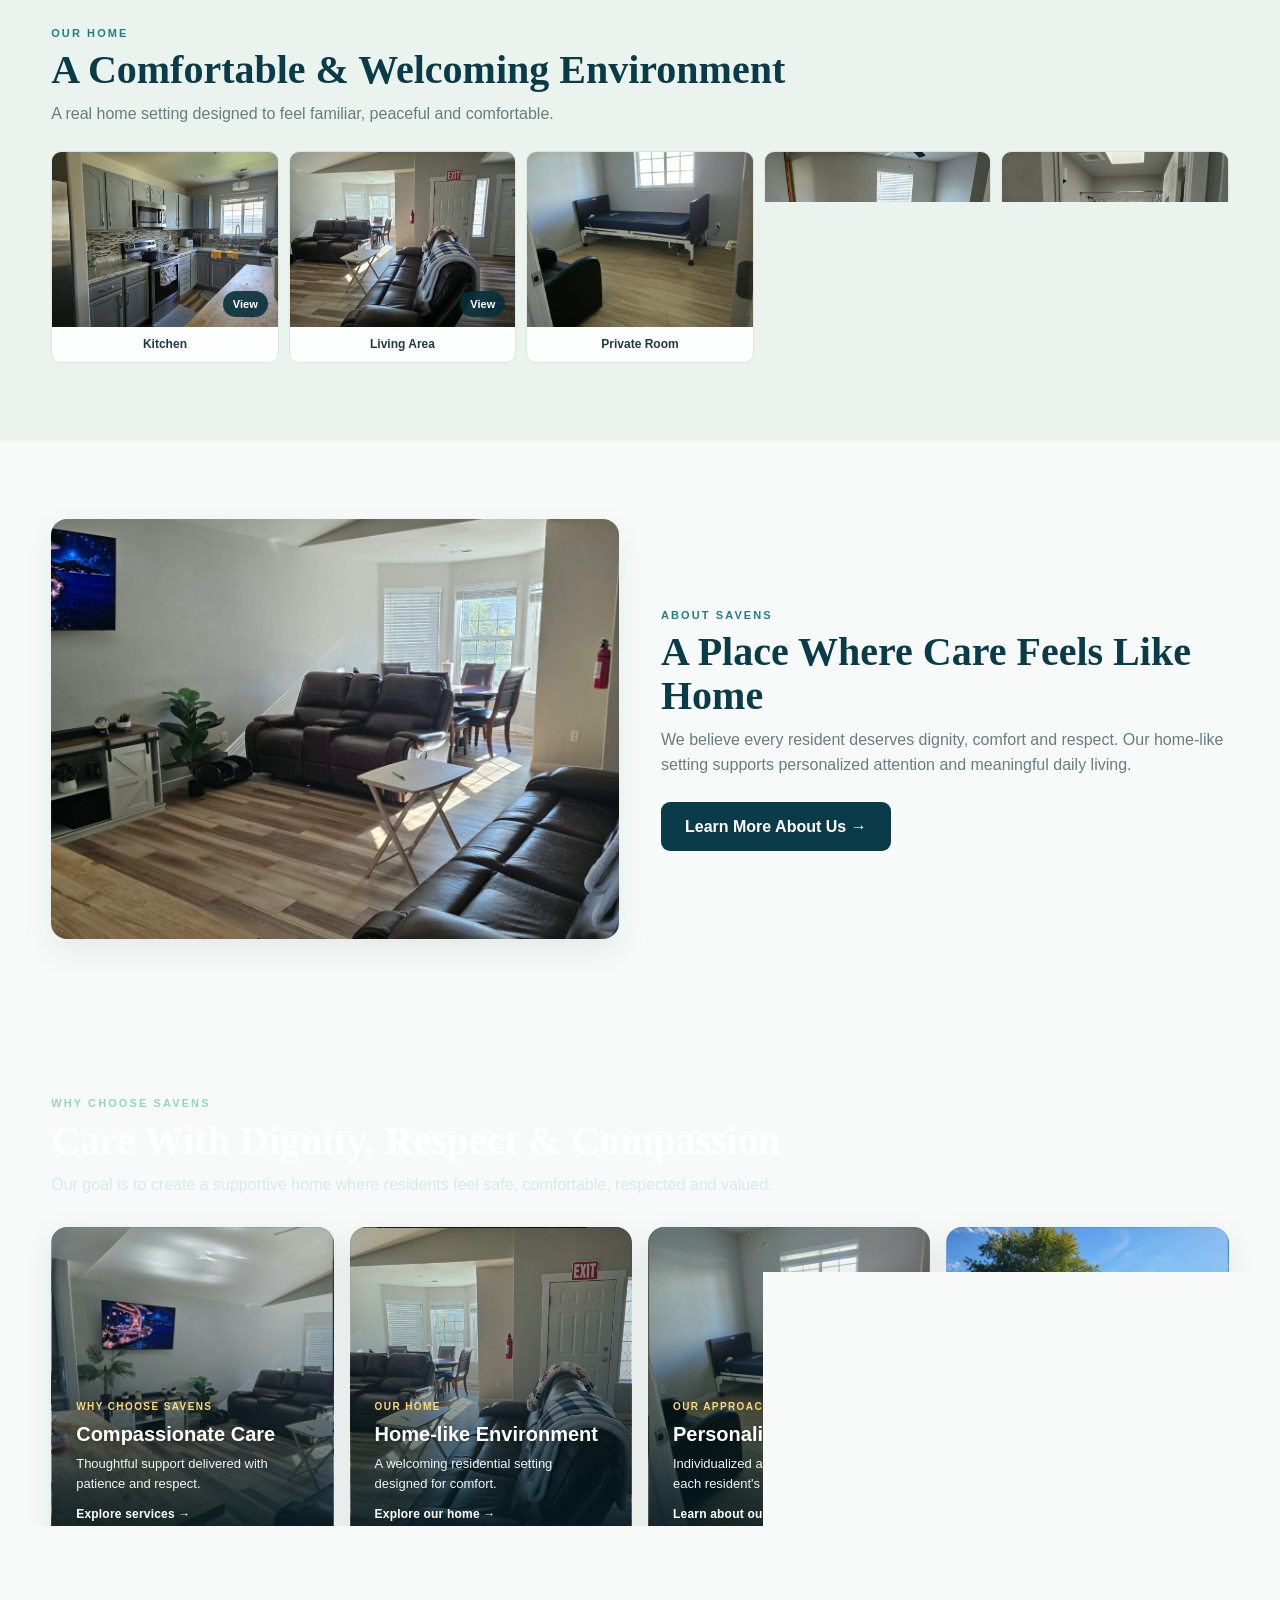
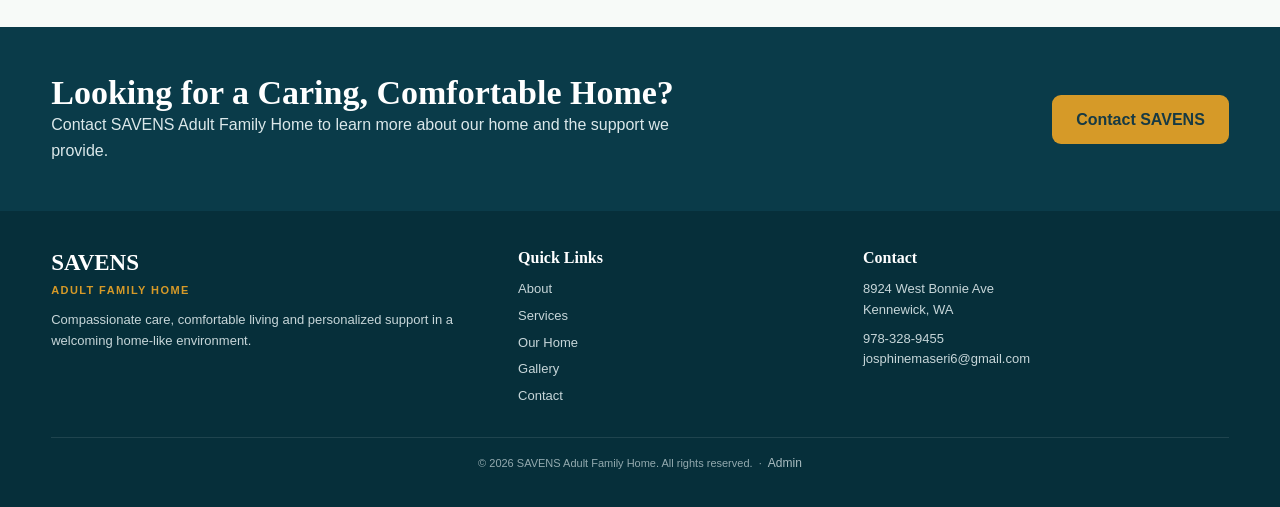
==== commit a87f5ccd: "Add files via upload" ====
--- a/index.html
+++ b/index.html
@@ -1,4 +1,4 @@
-<!DOCTYPE html><html lang="en"><head><meta charset="UTF-8"><meta name="viewport" content="width=device-width,initial-scale=1.0"><title>SAVENS Adult Family Home | Home</title><meta name="description" content="SAVENS Adult Family Home in Kennewick, Washington."><link rel="stylesheet" href="style.css"></head><body><header class="site-header"><div class="container navbar"><a class="brand" href="index.html"><div class="brand-mark">⌂</div><div><strong>SAVENS</strong><span>ADULT FAMILY HOME</span><small>Care Today. Brighter Tomorrows.</small></div></a><button class="menu-btn" id="menuBtn" aria-label="Open menu">☰</button><nav class="main-nav" id="mainNav"><a href="index.html" class="active">Home</a><a href="about.html" class="">About</a><a href="services.html" class="">Services</a><a href="our-home.html" class="">Our Home</a><a href="gallery.html" class="">Gallery</a><a href="contact.html" class="">Contact</a></nav><a class="call-btn" href="tel:+19783289455">☎ 978-328-9455</a></div></header>
+<!DOCTYPE html><html lang="en"><head><meta charset="UTF-8"><meta name="viewport" content="width=device-width,initial-scale=1.0"><title>SAVENS Adult Family Home | Home</title><meta name="description" content="SAVENS Adult Family Home in Kennewick, Washington."><link rel="stylesheet" href="style.css"></head><body class="home-bg"><header class="site-header"><div class="container navbar"><a class="brand" href="index.html"><div class="brand-mark">⌂</div><div><strong>SAVENS</strong><span>ADULT FAMILY HOME</span><small>Care Today. Brighter Tomorrows.</small></div></a><button class="menu-btn" id="menuBtn" aria-label="Open menu">☰</button><nav class="main-nav" id="mainNav"><a href="index.html" class="active">Home</a><a href="about.html" class="">About</a><a href="services.html" class="">Services</a><a href="our-home.html" class="">Our Home</a><a href="gallery.html" class="">Gallery</a><a href="contact.html" class="">Contact</a></nav><a class="call-btn" href="tel:+19783289455">☎ 978-328-9455</a></div></header>
 <section class="hero"><img src="images/neighborhood.jpg" alt="Residential neighborhood near SAVENS Adult Family Home"><div class="container hero-inner"><div class="hero-copy"><div class="kicker">A SAFE PLACE TO CALL <span>HOME</span></div><h1>Compassionate Care for a <em>Brighter Tomorrow</em></h1><p>SAVENS Adult Family Home provides a safe, comfortable and supportive residential environment for adults who need personalized care and assistance.</p><div class="hero-location">📍 Kennewick, WA</div><div class="actions"><a class="btn btn-gold" href="services.html">Our Services →</a><a class="btn btn-outline" href="contact.html">Contact Us</a></div><div class="hero-points"><div class="hero-point"><i>♡</i><span>Personalized<br>Care</span></div><div class="hero-point"><i>◎</i><span>Individualized<br>Attention</span></div><div class="hero-point"><i>⌂</i><span>Comfortable<br>Home Environment</span></div></div></div></div></section>
 <section class="section photo-bg-section" style="background-image:url('images/care-outdoor.jpg')"><div class="container grid-2"><div><div class="eyebrow">Our Services</div><h2>Support Designed Around the Individual</h2><p class="lead">Our care model centers dignity, comfort and individualized support.</p>
 <div class="service-photo-grid">
--- a/style.css
+++ b/style.css
@@ -360,3 +360,64 @@
 .photo-bg-section.dark-overlay .eyebrow{
   color:#9de2c8;
 }
+
+
+/* ===== FULL-PAGE SAVENS PHOTO BACKGROUNDS ===== */
+body.home-bg,
+body.about-bg,
+body.services-bg,
+body.homecare-bg,
+body.gallery-bg,
+body.contact-bg{
+  background-size:cover;
+  background-position:center;
+  background-repeat:no-repeat;
+  background-attachment:fixed;
+}
+body.home-bg{background-image:url('images/care-outdoor.jpg')}
+body.about-bg{background-image:url('images/care-wheelchair.jpg')}
+body.services-bg{background-image:url('images/care-team.jpg')}
+body.homecare-bg{background-image:url('images/care-wheelchair.jpg')}
+body.gallery-bg{background-image:url('images/care-outdoor.jpg')}
+body.contact-bg{background-image:url('images/care-team.jpg')}
+
+/* Remove the large plain-white page bands and let the photo show through. */
+body.home-bg .section,
+body.about-bg .section,
+body.services-bg .section,
+body.homecare-bg .section,
+body.gallery-bg .section,
+body.contact-bg .section{
+  background:rgba(245,249,247,.78);
+  backdrop-filter:blur(1px);
+}
+body.home-bg .section-soft,
+body.about-bg .section-soft,
+body.services-bg .section-soft,
+body.homecare-bg .section-soft,
+body.gallery-bg .section-soft,
+body.contact-bg .section-soft{
+  background:rgba(230,240,235,.80);
+}
+body.home-bg .section-cream,
+body.about-bg .section-cream,
+body.services-bg .section-cream,
+body.homecare-bg .section-cream,
+body.gallery-bg .section-cream,
+body.contact-bg .section-cream{
+  background:rgba(250,245,234,.80);
+}
+
+/* Existing special photo sections should be slightly more transparent so the image is obvious. */
+.photo-bg-section::before{background:rgba(255,255,255,.66)}
+.photo-bg-section.soft-overlay::before{background:rgba(238,246,242,.70)}
+
+/* Keep individual text/content cards readable without creating giant white page blocks. */
+.card,
+.photo-grid figure,
+.preview-grid figure{
+  background:rgba(255,255,255,.92);
+}
+.contact-form{
+  background:rgba(245,250,248,.82);
+}
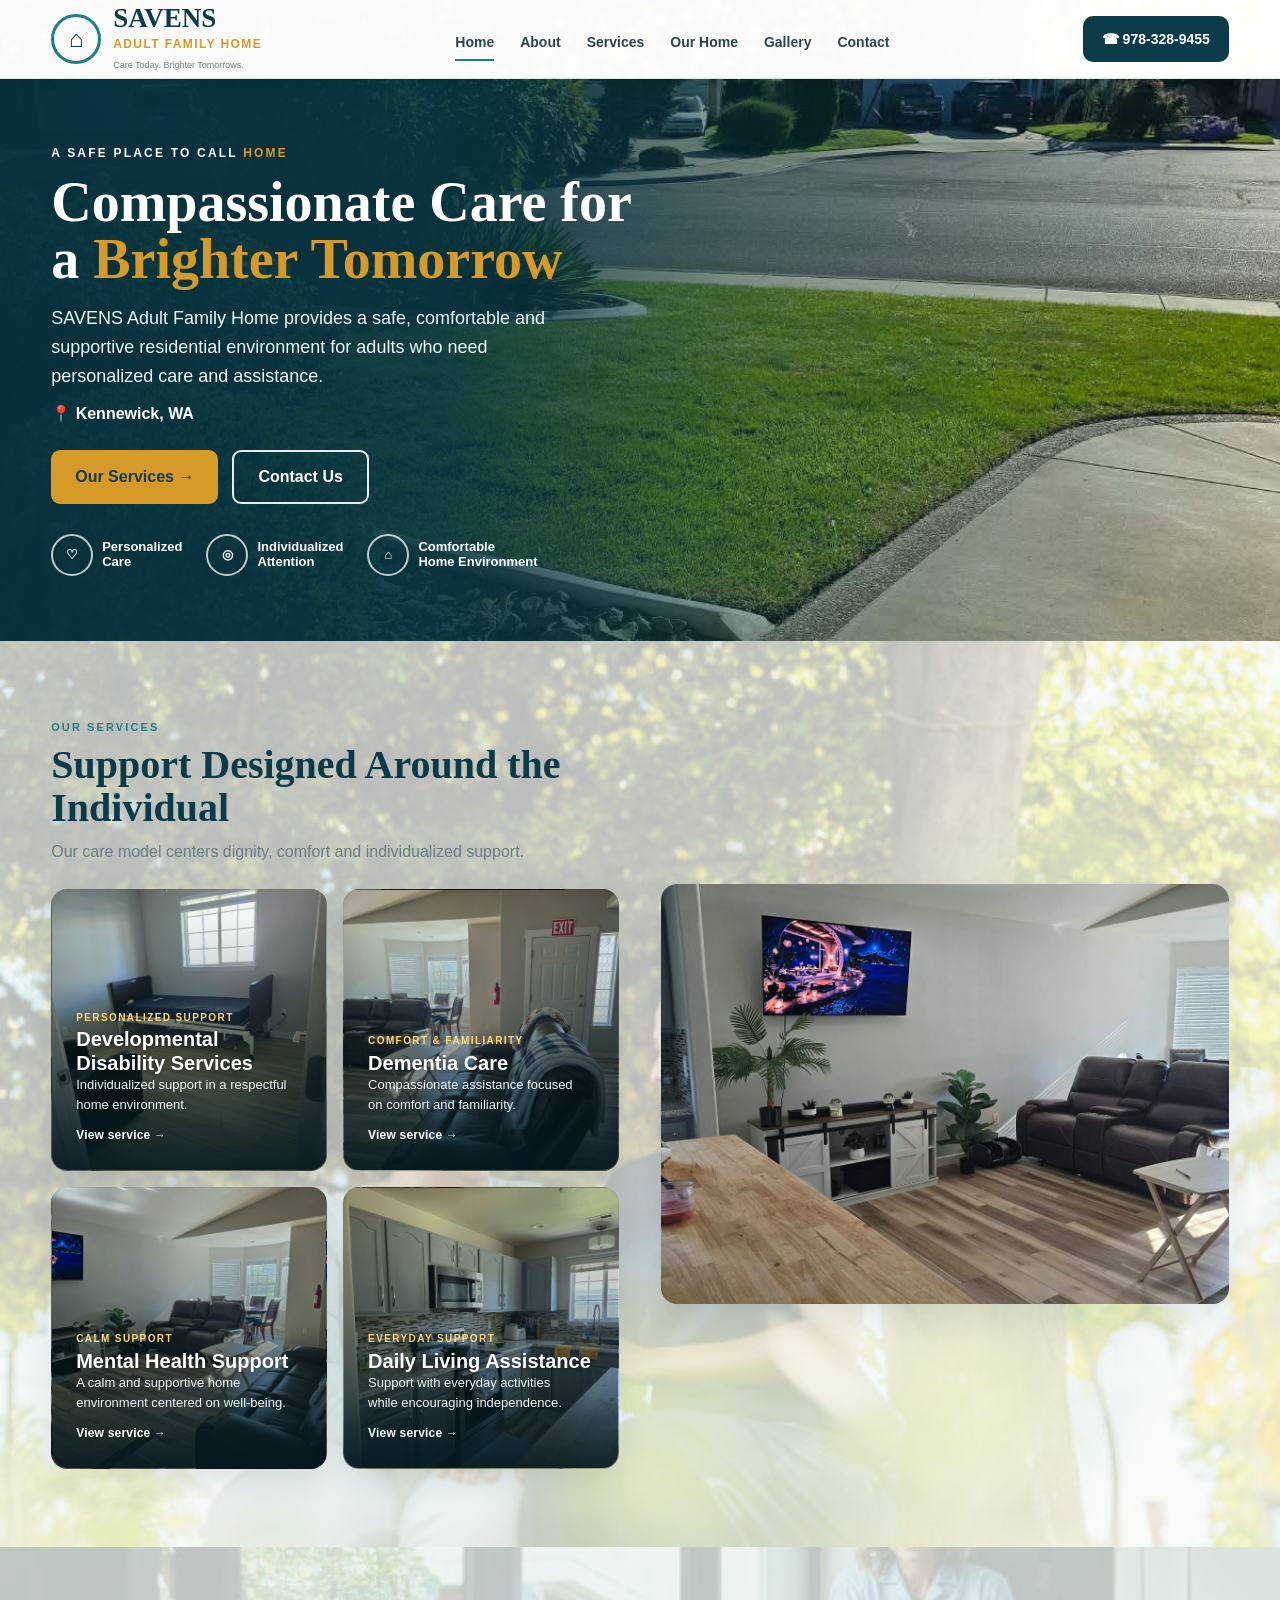
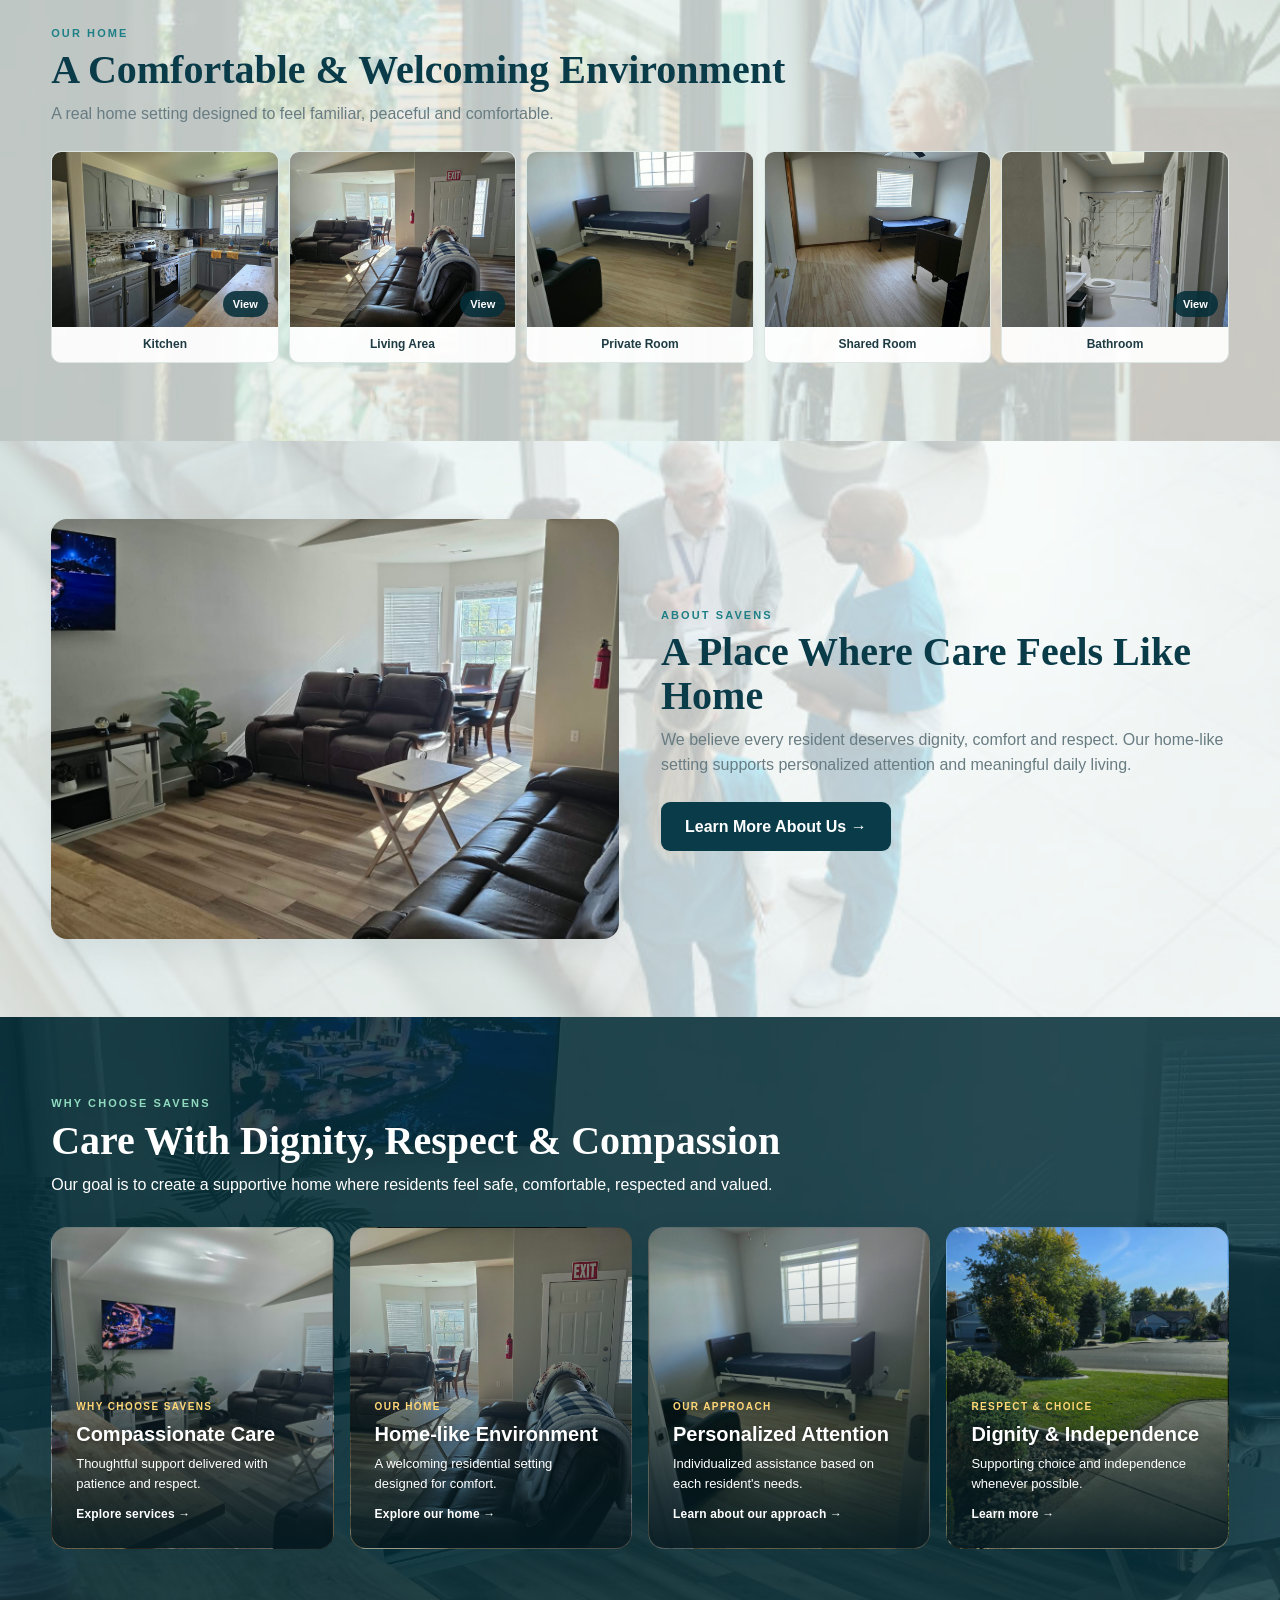
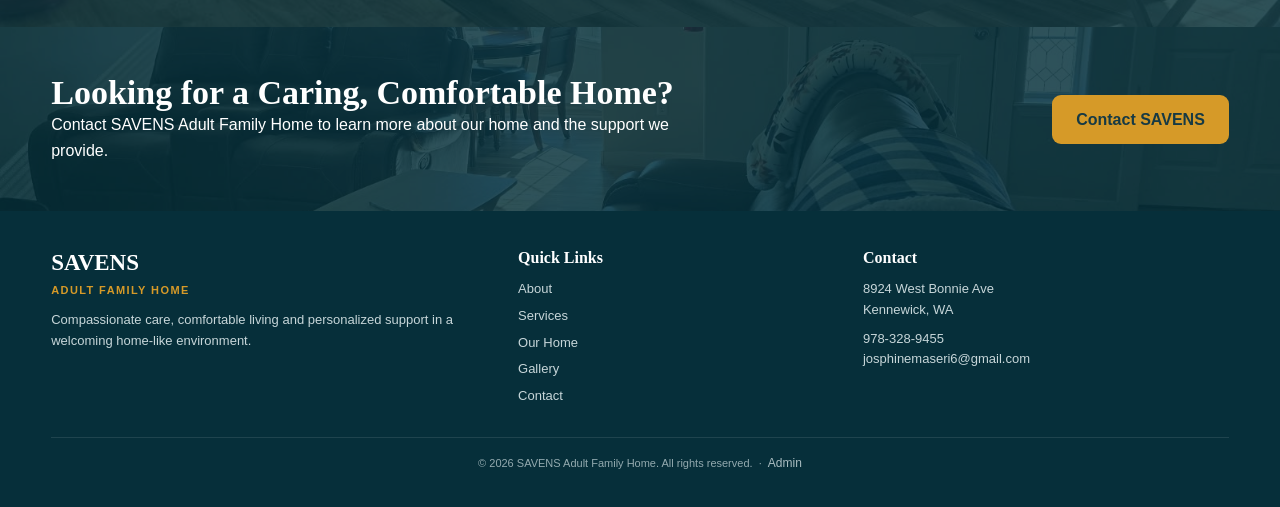
==== commit 80c530ec: "Add files via upload" ====
--- a/index.html
+++ b/index.html
@@ -1,6 +1,6 @@
 <!DOCTYPE html><html lang="en"><head><meta charset="UTF-8"><meta name="viewport" content="width=device-width,initial-scale=1.0"><title>SAVENS Adult Family Home | Home</title><meta name="description" content="SAVENS Adult Family Home in Kennewick, Washington."><link rel="stylesheet" href="style.css"></head><body class="home-bg"><header class="site-header"><div class="container navbar"><a class="brand" href="index.html"><div class="brand-mark">⌂</div><div><strong>SAVENS</strong><span>ADULT FAMILY HOME</span><small>Care Today. Brighter Tomorrows.</small></div></a><button class="menu-btn" id="menuBtn" aria-label="Open menu">☰</button><nav class="main-nav" id="mainNav"><a href="index.html" class="active">Home</a><a href="about.html" class="">About</a><a href="services.html" class="">Services</a><a href="our-home.html" class="">Our Home</a><a href="gallery.html" class="">Gallery</a><a href="contact.html" class="">Contact</a></nav><a class="call-btn" href="tel:+19783289455">☎ 978-328-9455</a></div></header>
 <section class="hero"><img src="images/neighborhood.jpg" alt="Residential neighborhood near SAVENS Adult Family Home"><div class="container hero-inner"><div class="hero-copy"><div class="kicker">A SAFE PLACE TO CALL <span>HOME</span></div><h1>Compassionate Care for a <em>Brighter Tomorrow</em></h1><p>SAVENS Adult Family Home provides a safe, comfortable and supportive residential environment for adults who need personalized care and assistance.</p><div class="hero-location">📍 Kennewick, WA</div><div class="actions"><a class="btn btn-gold" href="services.html">Our Services →</a><a class="btn btn-outline" href="contact.html">Contact Us</a></div><div class="hero-points"><div class="hero-point"><i>♡</i><span>Personalized<br>Care</span></div><div class="hero-point"><i>◎</i><span>Individualized<br>Attention</span></div><div class="hero-point"><i>⌂</i><span>Comfortable<br>Home Environment</span></div></div></div></div></section>
-<section class="section photo-bg-section" style="background-image:url('images/care-outdoor.jpg')"><div class="container grid-2"><div><div class="eyebrow">Our Services</div><h2>Support Designed Around the Individual</h2><p class="lead">Our care model centers dignity, comfort and individualized support.</p>
+<section class="section photo-bg-section full-image-section" style="background-image:url('images/care-outdoor.jpg');background-image:url('images/care-outdoor.jpg')"><div class="container grid-2"><div><div class="eyebrow">Our Services</div><h2>Support Designed Around the Individual</h2><p class="lead">Our care model centers dignity, comfort and individualized support.</p>
 <div class="service-photo-grid">
 
   <a class="service-photo-card" href="services.html#developmental"
@@ -54,10 +54,10 @@
 </div>
 </div>
 <div class="photo-card"><img src="images/living-room-main.jpg" alt="SAVENS living room"></div></div></section>
-<section class="section section-soft"><div class="container"><div class="eyebrow">Our Home</div><h2>A Comfortable & Welcoming Environment</h2><p class="lead">A real home setting designed to feel familiar, peaceful and comfortable.</p><div class="preview-grid"><figure class="lightbox-item"><button type="button" class="image-open" data-lightbox-src="images/kitchen.jpg" data-lightbox-alt="Kitchen"><img src="images/kitchen.jpg" alt="Kitchen"><span class="image-zoom">View</span></button><figcaption>Kitchen</figcaption></figure><figure class="lightbox-item"><button type="button" class="image-open" data-lightbox-src="images/living-room-wide.jpg" data-lightbox-alt="Living Area"><img src="images/living-room-wide.jpg" alt="Living Area"><span class="image-zoom">View</span></button><figcaption>Living Area</figcaption></figure><figure><img src="images/private-room.jpg" alt="Private room"><figcaption>Private Room</figcaption></figure><figure><img src="images/shared-room.jpg" alt="Shared room"><figcaption>Shared Room</figcaption></figure><figure class="lightbox-item"><button type="button" class="image-open" data-lightbox-src="images/bathroom.jpg" data-lightbox-alt="Bathroom"><img src="images/bathroom.jpg" alt="Bathroom"><span class="image-zoom">View</span></button><figcaption>Bathroom</figcaption></figure></div></div></section>
-<section class="section"><div class="container grid-2"><div class="photo-card"><img src="images/living-room-alt.jpg" alt="SAVENS living area"></div><div><div class="eyebrow">About SAVENS</div><h2>A Place Where Care Feels Like Home</h2><p class="lead">We believe every resident deserves dignity, comfort and respect. Our home-like setting supports personalized attention and meaningful daily living.</p><div class="actions"><a class="btn btn-dark" href="about.html">Learn More About Us →</a></div></div></div></section>
+<section class="section section-soft full-image-section" style="background-image:url('images/care-wheelchair.jpg')"><div class="container"><div class="eyebrow">Our Home</div><h2>A Comfortable & Welcoming Environment</h2><p class="lead">A real home setting designed to feel familiar, peaceful and comfortable.</p><div class="preview-grid"><figure class="lightbox-item"><button type="button" class="image-open" data-lightbox-src="images/kitchen.jpg" data-lightbox-alt="Kitchen"><img src="images/kitchen.jpg" alt="Kitchen"><span class="image-zoom">View</span></button><figcaption>Kitchen</figcaption></figure><figure class="lightbox-item"><button type="button" class="image-open" data-lightbox-src="images/living-room-wide.jpg" data-lightbox-alt="Living Area"><img src="images/living-room-wide.jpg" alt="Living Area"><span class="image-zoom">View</span></button><figcaption>Living Area</figcaption></figure><figure><img src="images/private-room.jpg" alt="Private room"><figcaption>Private Room</figcaption></figure><figure><img src="images/shared-room.jpg" alt="Shared room"><figcaption>Shared Room</figcaption></figure><figure class="lightbox-item"><button type="button" class="image-open" data-lightbox-src="images/bathroom.jpg" data-lightbox-alt="Bathroom"><img src="images/bathroom.jpg" alt="Bathroom"><span class="image-zoom">View</span></button><figcaption>Bathroom</figcaption></figure></div></div></section>
+<section class="section full-image-section" style="background-image:url('images/care-team.jpg')"><div class="container grid-2"><div class="photo-card"><img src="images/living-room-alt.jpg" alt="SAVENS living area"></div><div><div class="eyebrow">About SAVENS</div><h2>A Place Where Care Feels Like Home</h2><p class="lead">We believe every resident deserves dignity, comfort and respect. Our home-like setting supports personalized attention and meaningful daily living.</p><div class="actions"><a class="btn btn-dark" href="about.html">Learn More About Us →</a></div></div></div></section>
 
-<section class="section why-section">
+<section class="section why-section full-image-section" style="background-image:url('images/living-room-main.jpg')">
   <div class="container">
     <div class="eyebrow why-eyebrow">WHY CHOOSE SAVENS</div>
     <h2 class="why-title">Care With Dignity, Respect & Compassion</h2>
@@ -108,5 +108,5 @@
 </div>
 </div>
 </section>
-<section class="cta"><div class="container"><div><h2>Looking for a Caring, Comfortable Home?</h2><p>Contact SAVENS Adult Family Home to learn more about our home and the support we provide.</p></div><a class="btn btn-gold" href="contact.html">Contact SAVENS</a></div></section>
+<section class="cta full-image-section" style="background-image:url('images/living-room-wide.jpg')"><div class="container"><div><h2>Looking for a Caring, Comfortable Home?</h2><p>Contact SAVENS Adult Family Home to learn more about our home and the support we provide.</p></div><a class="btn btn-gold" href="contact.html">Contact SAVENS</a></div></section>
 <footer><div class="container"><div class="footer-grid"><div><strong>SAVENS</strong><div class="accent">ADULT FAMILY HOME</div><p style="margin-top:10px">Compassionate care, comfortable living and personalized support in a welcoming home-like environment.</p></div><div class="footer-links"><strong style="font-size:16px;margin-bottom:8px">Quick Links</strong><a href="about.html">About</a><a href="services.html">Services</a><a href="our-home.html">Our Home</a><a href="gallery.html">Gallery</a><a href="contact.html">Contact</a></div><div><strong style="font-size:16px;margin-bottom:8px">Contact</strong><p>8924 West Bonnie Ave<br>Kennewick, WA</p><p style="margin-top:8px"><a href="tel:+19783289455">978-328-9455</a></p><p><a href="mailto:josphinemaseri6@gmail.com">josphinemaseri6@gmail.com</a></p></div></div><div class="footer-bottom">© 2026 SAVENS Adult Family Home. All rights reserved. &nbsp;·&nbsp; <a class="admin-link" href="admin.html">Admin</a></div></div></footer><script src="script.js"></script></body></html>
--- a/style.css
+++ b/style.css
@@ -421,3 +421,53 @@
 .contact-form{
   background:rgba(245,250,248,.82);
 }
+
+
+/* ===== FINAL: NO PLAIN EMPTY BANDS ===== */
+/* Every main content section now has a real photo covering the full width. */
+.full-image-section{
+  position:relative !important;
+  isolation:isolate;
+  background-size:cover !important;
+  background-position:center !important;
+  background-repeat:no-repeat !important;
+  background-color:transparent !important;
+}
+.full-image-section::before{
+  content:"";
+  position:absolute;
+  inset:0;
+  z-index:-1;
+  background:rgba(246,250,248,.76);
+}
+/* Softer tint for sections that previously used pale backgrounds. */
+.full-image-section.section-soft::before{
+  background:rgba(235,244,240,.78);
+}
+.full-image-section.section-cream::before{
+  background:rgba(251,247,238,.78);
+}
+/* Dark CTA sections remain readable while still showing their photo. */
+.full-image-section.cta::before,
+.full-image-section.why-section::before{
+  background:rgba(6,47,58,.83);
+}
+.full-image-section.cta h2,
+.full-image-section.cta p,
+.full-image-section.why-section h2,
+.full-image-section.why-section p{
+  color:#fff;
+}
+/* Remove old solid section fills that were causing the white/green blank bands. */
+body .section,
+body .section-soft,
+body .section-cream,
+body .cta,
+body .why-section{
+  background-color:transparent !important;
+}
+/* Keep content legible without hiding the background image across the whole section. */
+.full-image-section > .container{
+  position:relative;
+  z-index:1;
+}
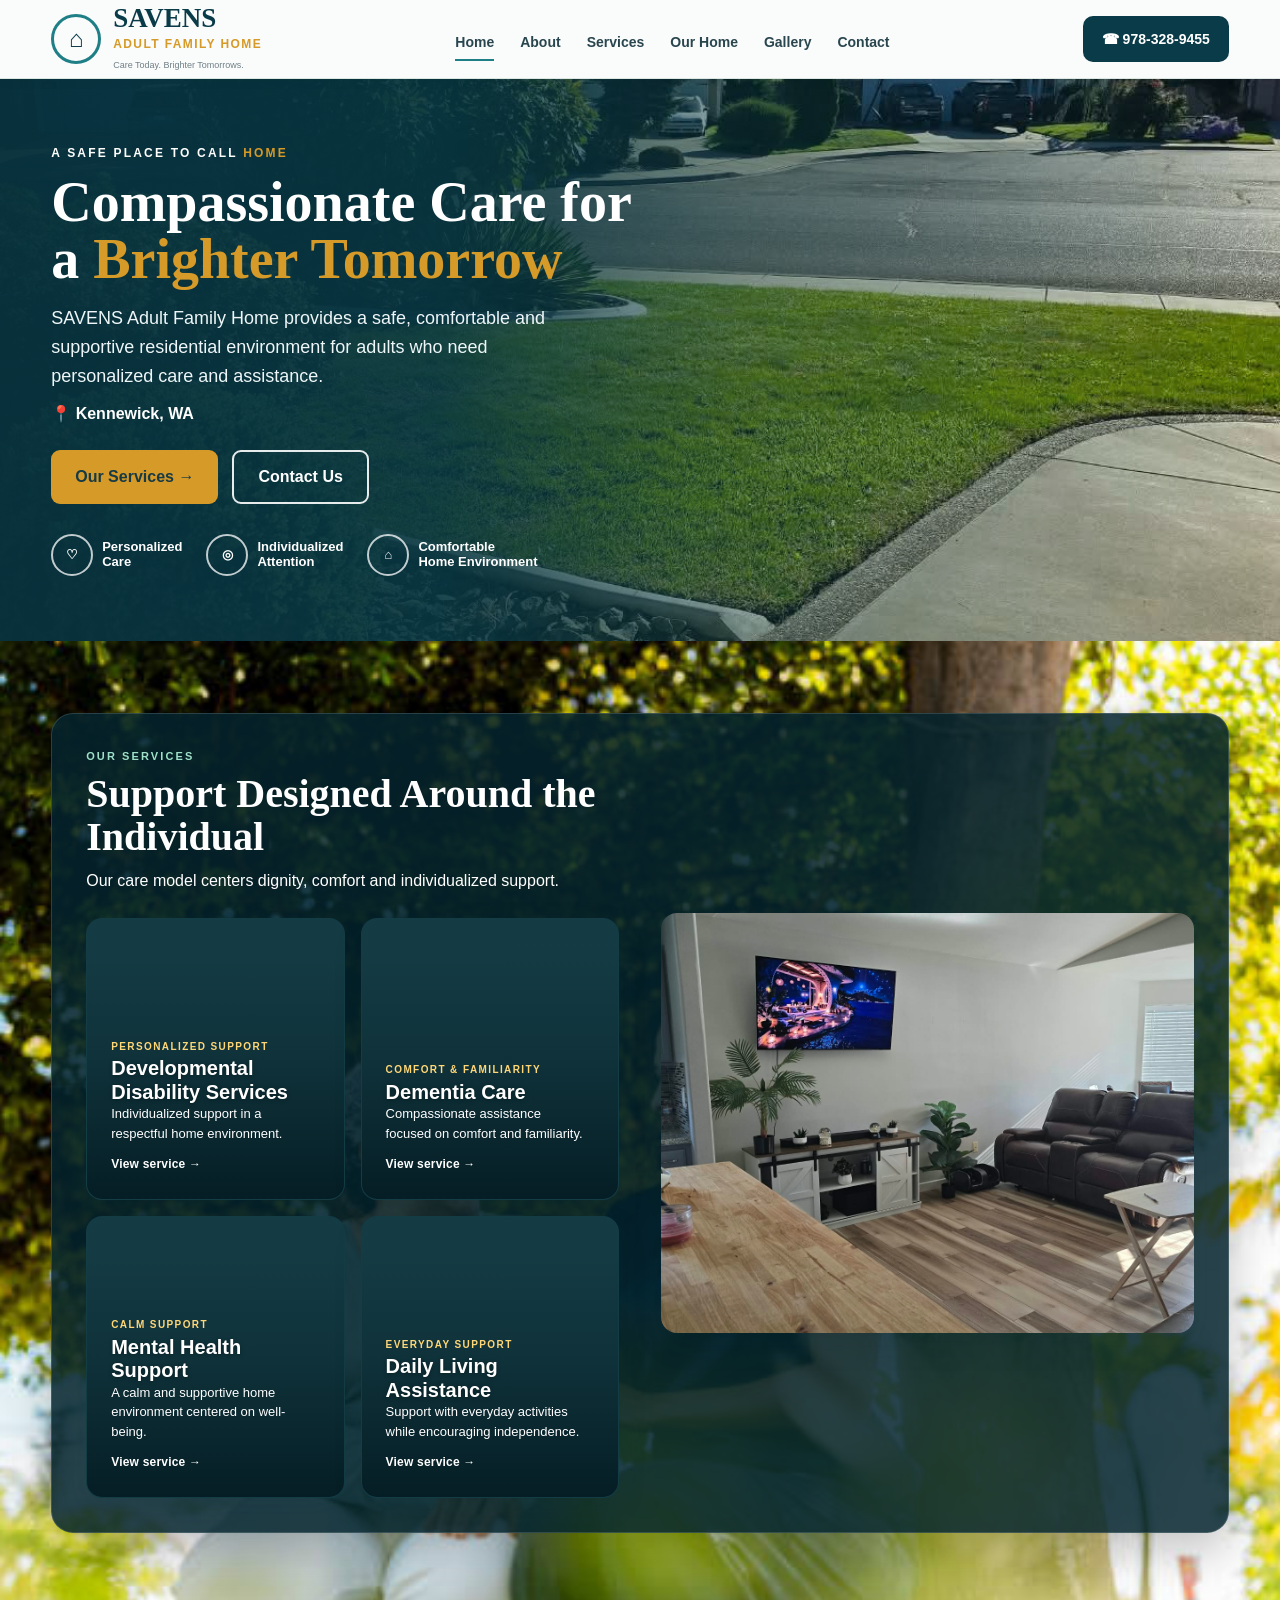
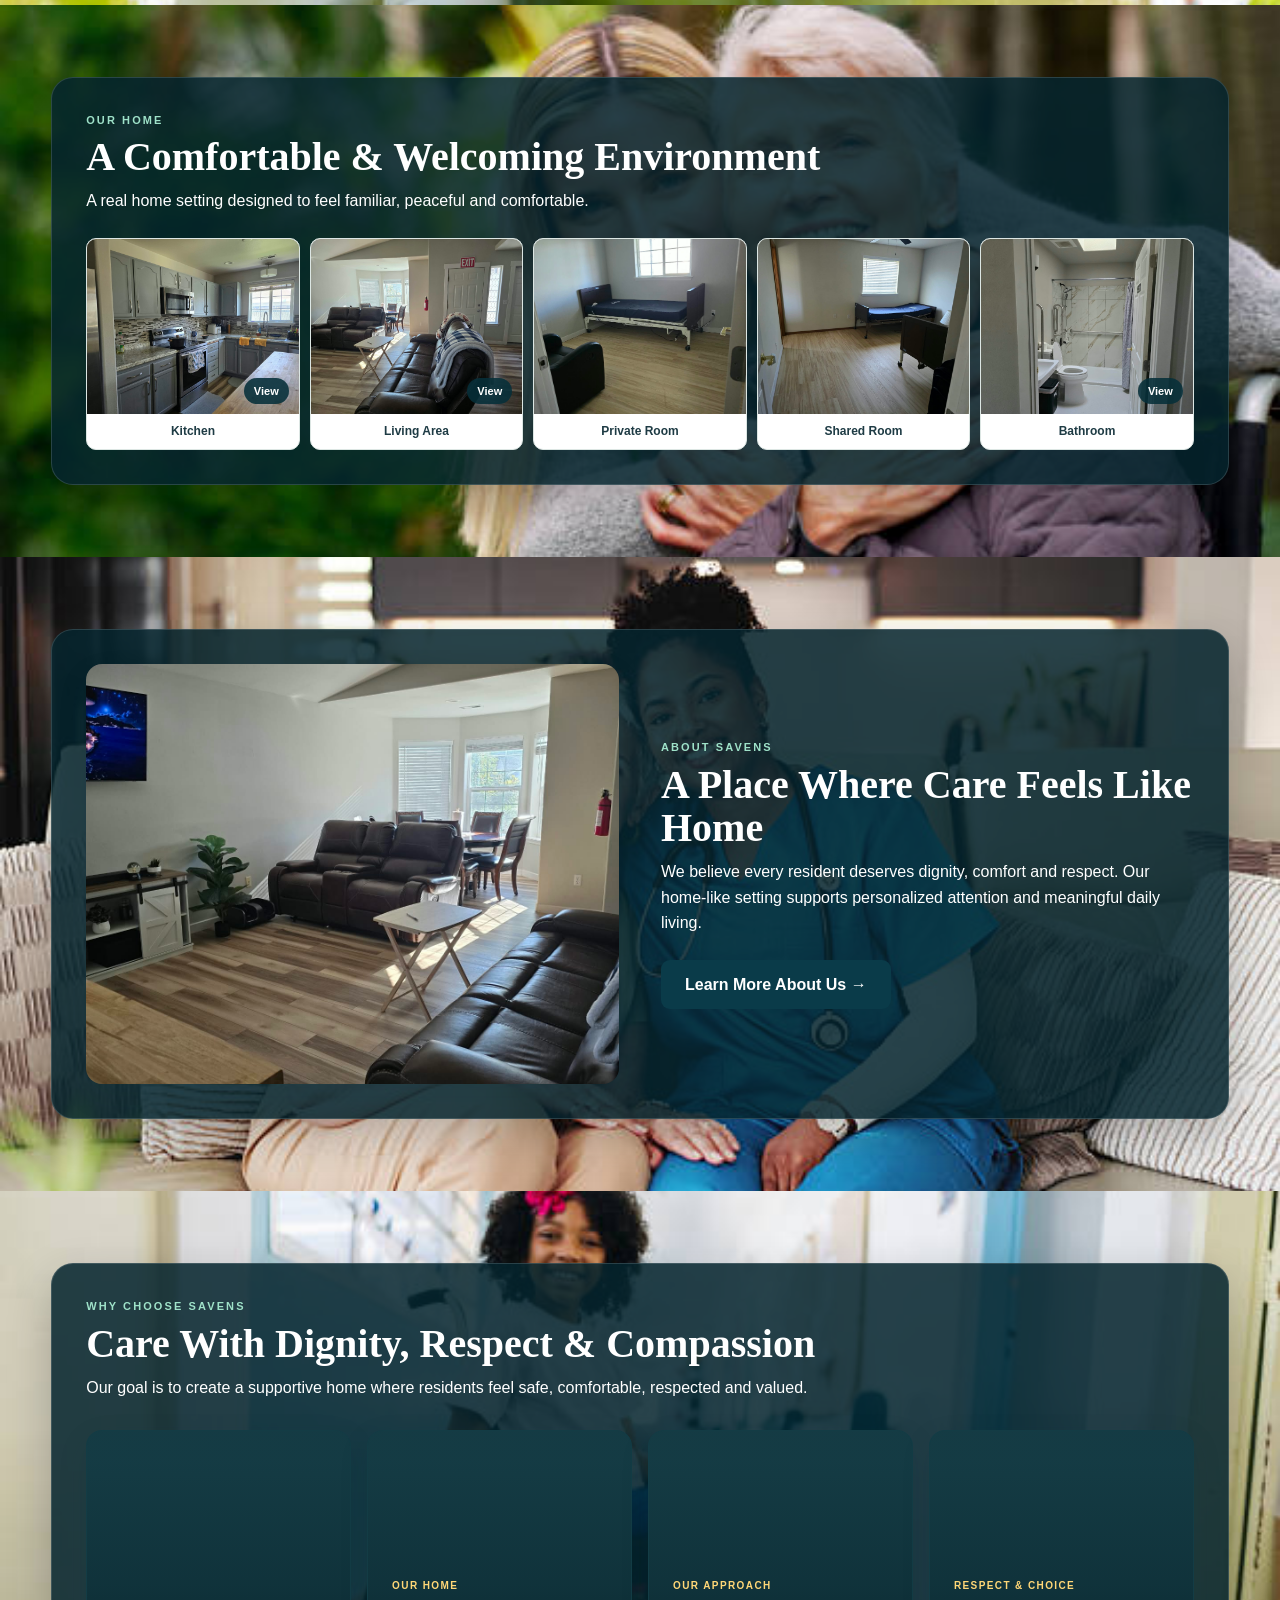
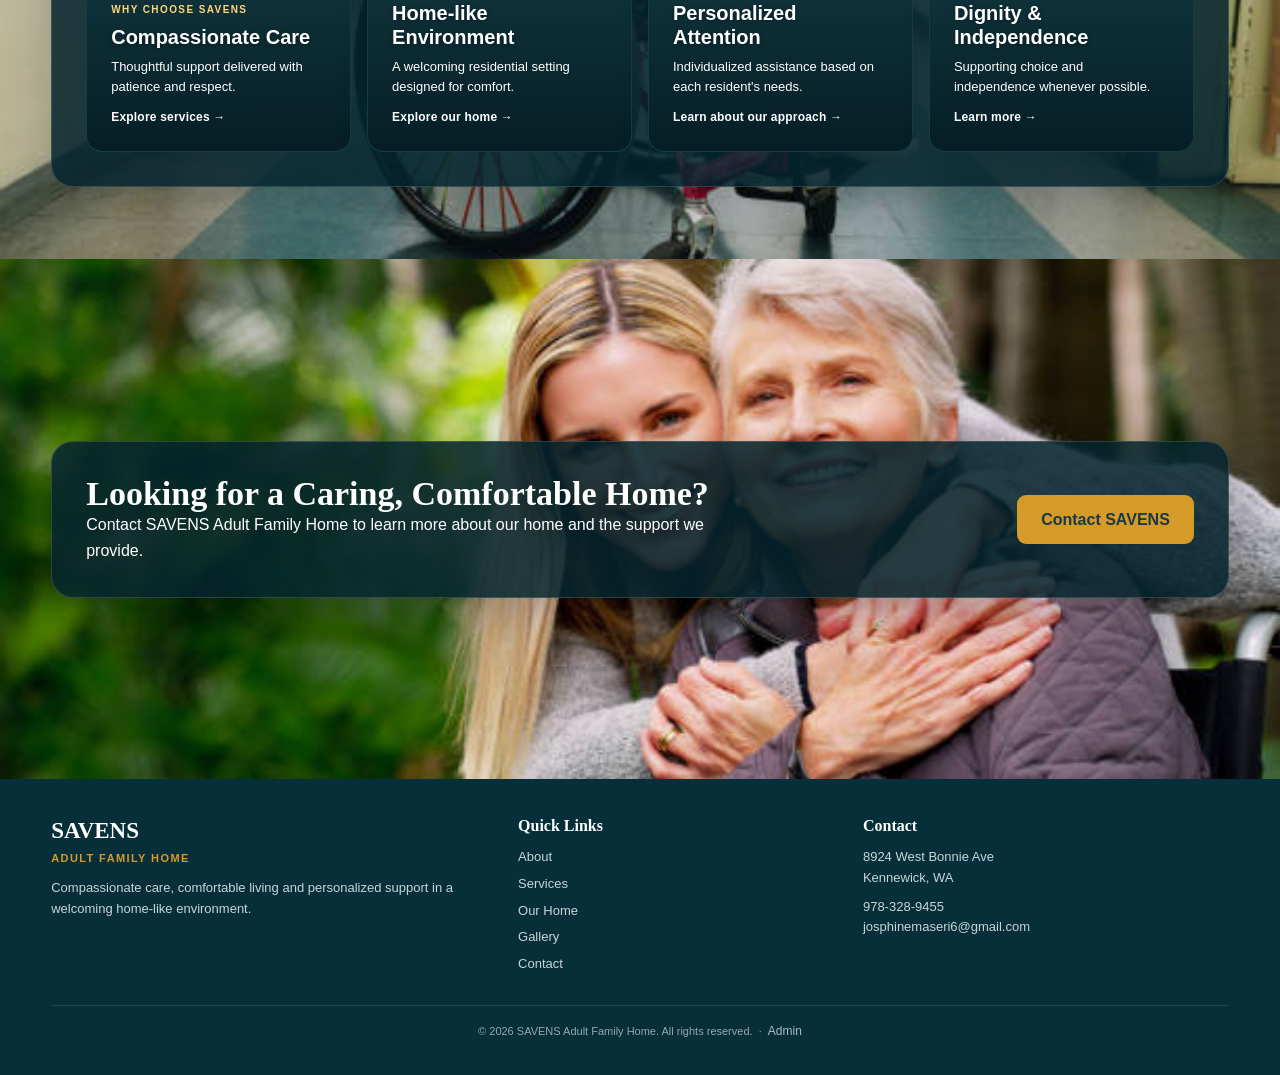
==== commit c9284db8: "Add files via upload" ====
--- a/index.html
+++ b/index.html
@@ -1,10 +1,9 @@
-<!DOCTYPE html><html lang="en"><head><meta charset="UTF-8"><meta name="viewport" content="width=device-width,initial-scale=1.0"><title>SAVENS Adult Family Home | Home</title><meta name="description" content="SAVENS Adult Family Home in Kennewick, Washington."><link rel="stylesheet" href="style.css"></head><body class="home-bg"><header class="site-header"><div class="container navbar"><a class="brand" href="index.html"><div class="brand-mark">⌂</div><div><strong>SAVENS</strong><span>ADULT FAMILY HOME</span><small>Care Today. Brighter Tomorrows.</small></div></a><button class="menu-btn" id="menuBtn" aria-label="Open menu">☰</button><nav class="main-nav" id="mainNav"><a href="index.html" class="active">Home</a><a href="about.html" class="">About</a><a href="services.html" class="">Services</a><a href="our-home.html" class="">Our Home</a><a href="gallery.html" class="">Gallery</a><a href="contact.html" class="">Contact</a></nav><a class="call-btn" href="tel:+19783289455">☎ 978-328-9455</a></div></header>
+<!DOCTYPE html><html lang="en"><head><meta charset="UTF-8"><meta name="viewport" content="width=device-width,initial-scale=1.0"><title>SAVENS Adult Family Home | Home</title><meta name="description" content="SAVENS Adult Family Home in Kennewick, Washington."><link rel="stylesheet" href="style.css"></head><body><header class="site-header"><div class="container navbar"><a class="brand" href="index.html"><div class="brand-mark">⌂</div><div><strong>SAVENS</strong><span>ADULT FAMILY HOME</span><small>Care Today. Brighter Tomorrows.</small></div></a><button class="menu-btn" id="menuBtn" aria-label="Open menu">☰</button><nav class="main-nav" id="mainNav"><a href="index.html" class="active">Home</a><a href="about.html" class="">About</a><a href="services.html" class="">Services</a><a href="our-home.html" class="">Our Home</a><a href="gallery.html" class="">Gallery</a><a href="contact.html" class="">Contact</a></nav><a class="call-btn" href="tel:+19783289455">☎ 978-328-9455</a></div></header>
 <section class="hero"><img src="images/neighborhood.jpg" alt="Residential neighborhood near SAVENS Adult Family Home"><div class="container hero-inner"><div class="hero-copy"><div class="kicker">A SAFE PLACE TO CALL <span>HOME</span></div><h1>Compassionate Care for a <em>Brighter Tomorrow</em></h1><p>SAVENS Adult Family Home provides a safe, comfortable and supportive residential environment for adults who need personalized care and assistance.</p><div class="hero-location">📍 Kennewick, WA</div><div class="actions"><a class="btn btn-gold" href="services.html">Our Services →</a><a class="btn btn-outline" href="contact.html">Contact Us</a></div><div class="hero-points"><div class="hero-point"><i>♡</i><span>Personalized<br>Care</span></div><div class="hero-point"><i>◎</i><span>Individualized<br>Attention</span></div><div class="hero-point"><i>⌂</i><span>Comfortable<br>Home Environment</span></div></div></div></div></section>
-<section class="section photo-bg-section full-image-section" style="background-image:url('images/care-outdoor.jpg');background-image:url('images/care-outdoor.jpg')"><div class="container grid-2"><div><div class="eyebrow">Our Services</div><h2>Support Designed Around the Individual</h2><p class="lead">Our care model centers dignity, comfort and individualized support.</p>
+<section class="section clean-image-section" style="background-image:url('images/care-outdoor.jpg');background-image:url('images/care-outdoor.jpg')" style="background-image:url('images/bg-home-services.jpg')"><div class="container grid-2"><div><div class="eyebrow">Our Services</div><h2>Support Designed Around the Individual</h2><p class="lead">Our care model centers dignity, comfort and individualized support.</p>
 <div class="service-photo-grid">
 
-  <a class="service-photo-card" href="services.html#developmental"
-     style="background-image:url('images/private-room.jpg')">
+  <a class="service-photo-card" href="services.html#developmental">
     <div class="service-photo-overlay">
       <div>
         <span class="service-photo-kicker">PERSONALIZED SUPPORT</span>
@@ -15,8 +14,7 @@
     </div>
   </a>
 
-  <a class="service-photo-card" href="services.html#dementia"
-     style="background-image:url('images/living-room-wide.jpg')">
+  <a class="service-photo-card" href="services.html#dementia">
     <div class="service-photo-overlay">
       <div>
         <span class="service-photo-kicker">COMFORT & FAMILIARITY</span>
@@ -27,8 +25,7 @@
     </div>
   </a>
 
-  <a class="service-photo-card" href="services.html#mental-health"
-     style="background-image:url('images/living-room-alt.jpg')">
+  <a class="service-photo-card" href="services.html#mental-health">
     <div class="service-photo-overlay">
       <div>
         <span class="service-photo-kicker">CALM SUPPORT</span>
@@ -39,8 +36,7 @@
     </div>
   </a>
 
-  <a class="service-photo-card" href="services.html#daily-living"
-     style="background-image:url('images/kitchen.jpg')">
+  <a class="service-photo-card" href="services.html#daily-living">
     <div class="service-photo-overlay">
       <div>
         <span class="service-photo-kicker">EVERYDAY SUPPORT</span>
@@ -54,10 +50,10 @@
 </div>
 </div>
 <div class="photo-card"><img src="images/living-room-main.jpg" alt="SAVENS living room"></div></div></section>
-<section class="section section-soft full-image-section" style="background-image:url('images/care-wheelchair.jpg')"><div class="container"><div class="eyebrow">Our Home</div><h2>A Comfortable & Welcoming Environment</h2><p class="lead">A real home setting designed to feel familiar, peaceful and comfortable.</p><div class="preview-grid"><figure class="lightbox-item"><button type="button" class="image-open" data-lightbox-src="images/kitchen.jpg" data-lightbox-alt="Kitchen"><img src="images/kitchen.jpg" alt="Kitchen"><span class="image-zoom">View</span></button><figcaption>Kitchen</figcaption></figure><figure class="lightbox-item"><button type="button" class="image-open" data-lightbox-src="images/living-room-wide.jpg" data-lightbox-alt="Living Area"><img src="images/living-room-wide.jpg" alt="Living Area"><span class="image-zoom">View</span></button><figcaption>Living Area</figcaption></figure><figure><img src="images/private-room.jpg" alt="Private room"><figcaption>Private Room</figcaption></figure><figure><img src="images/shared-room.jpg" alt="Shared room"><figcaption>Shared Room</figcaption></figure><figure class="lightbox-item"><button type="button" class="image-open" data-lightbox-src="images/bathroom.jpg" data-lightbox-alt="Bathroom"><img src="images/bathroom.jpg" alt="Bathroom"><span class="image-zoom">View</span></button><figcaption>Bathroom</figcaption></figure></div></div></section>
-<section class="section full-image-section" style="background-image:url('images/care-team.jpg')"><div class="container grid-2"><div class="photo-card"><img src="images/living-room-alt.jpg" alt="SAVENS living area"></div><div><div class="eyebrow">About SAVENS</div><h2>A Place Where Care Feels Like Home</h2><p class="lead">We believe every resident deserves dignity, comfort and respect. Our home-like setting supports personalized attention and meaningful daily living.</p><div class="actions"><a class="btn btn-dark" href="about.html">Learn More About Us →</a></div></div></div></section>
+<section class="section section-soft clean-image-section" style="background-image:url('images/bg-home-environment.jpg')"><div class="container"><div class="eyebrow">Our Home</div><h2>A Comfortable & Welcoming Environment</h2><p class="lead">A real home setting designed to feel familiar, peaceful and comfortable.</p><div class="preview-grid"><figure class="lightbox-item"><button type="button" class="image-open" data-lightbox-src="images/kitchen.jpg" data-lightbox-alt="Kitchen"><img src="images/kitchen.jpg" alt="Kitchen"><span class="image-zoom">View</span></button><figcaption>Kitchen</figcaption></figure><figure class="lightbox-item"><button type="button" class="image-open" data-lightbox-src="images/living-room-wide.jpg" data-lightbox-alt="Living Area"><img src="images/living-room-wide.jpg" alt="Living Area"><span class="image-zoom">View</span></button><figcaption>Living Area</figcaption></figure><figure><img src="images/private-room.jpg" alt="Private room"><figcaption>Private Room</figcaption></figure><figure><img src="images/shared-room.jpg" alt="Shared room"><figcaption>Shared Room</figcaption></figure><figure class="lightbox-item"><button type="button" class="image-open" data-lightbox-src="images/bathroom.jpg" data-lightbox-alt="Bathroom"><img src="images/bathroom.jpg" alt="Bathroom"><span class="image-zoom">View</span></button><figcaption>Bathroom</figcaption></figure></div></div></section>
+<section class="section clean-image-section" style="background-image:url('images/bg-home-about.jpg')"><div class="container grid-2"><div class="photo-card"><img src="images/living-room-alt.jpg" alt="SAVENS living area"></div><div><div class="eyebrow">About SAVENS</div><h2>A Place Where Care Feels Like Home</h2><p class="lead">We believe every resident deserves dignity, comfort and respect. Our home-like setting supports personalized attention and meaningful daily living.</p><div class="actions"><a class="btn btn-dark" href="about.html">Learn More About Us →</a></div></div></div></section>
 
-<section class="section why-section full-image-section" style="background-image:url('images/living-room-main.jpg')">
+<section class="section why-section clean-image-section" style="background-image:url('images/bg-home-services.jpg')">
   <div class="container">
     <div class="eyebrow why-eyebrow">WHY CHOOSE SAVENS</div>
     <h2 class="why-title">Care With Dignity, Respect & Compassion</h2>
@@ -65,8 +61,7 @@
     
 <div class="why-photo-grid">
 
-  <a class="why-photo-card" href="services.html"
-     style="background-image:url('images/living-room-main.jpg')">
+  <a class="why-photo-card" href="services.html">
     <div class="why-photo-overlay">
       <span class="why-photo-kicker">WHY CHOOSE SAVENS</span>
       <h3>Compassionate Care</h3>
@@ -75,8 +70,7 @@
     </div>
   </a>
 
-  <a class="why-photo-card" href="our-home.html"
-     style="background-image:url('images/living-room-wide.jpg')">
+  <a class="why-photo-card" href="our-home.html">
     <div class="why-photo-overlay">
       <span class="why-photo-kicker">OUR HOME</span>
       <h3>Home-like Environment</h3>
@@ -85,8 +79,7 @@
     </div>
   </a>
 
-  <a class="why-photo-card" href="about.html"
-     style="background-image:url('images/private-room.jpg')">
+  <a class="why-photo-card" href="about.html">
     <div class="why-photo-overlay">
       <span class="why-photo-kicker">OUR APPROACH</span>
       <h3>Personalized Attention</h3>
@@ -95,8 +88,7 @@
     </div>
   </a>
 
-  <a class="why-photo-card" href="about.html"
-     style="background-image:url('images/neighborhood.jpg')">
+  <a class="why-photo-card" href="about.html">
     <div class="why-photo-overlay">
       <span class="why-photo-kicker">RESPECT & CHOICE</span>
       <h3>Dignity & Independence</h3>
@@ -108,5 +100,5 @@
 </div>
 </div>
 </section>
-<section class="cta full-image-section" style="background-image:url('images/living-room-wide.jpg')"><div class="container"><div><h2>Looking for a Caring, Comfortable Home?</h2><p>Contact SAVENS Adult Family Home to learn more about our home and the support we provide.</p></div><a class="btn btn-gold" href="contact.html">Contact SAVENS</a></div></section>
+<section class="cta clean-image-section" style="background-image:url('images/bg-home-environment.jpg')"><div class="container"><div><h2>Looking for a Caring, Comfortable Home?</h2><p>Contact SAVENS Adult Family Home to learn more about our home and the support we provide.</p></div><a class="btn btn-gold" href="contact.html">Contact SAVENS</a></div></section>
 <footer><div class="container"><div class="footer-grid"><div><strong>SAVENS</strong><div class="accent">ADULT FAMILY HOME</div><p style="margin-top:10px">Compassionate care, comfortable living and personalized support in a welcoming home-like environment.</p></div><div class="footer-links"><strong style="font-size:16px;margin-bottom:8px">Quick Links</strong><a href="about.html">About</a><a href="services.html">Services</a><a href="our-home.html">Our Home</a><a href="gallery.html">Gallery</a><a href="contact.html">Contact</a></div><div><strong style="font-size:16px;margin-bottom:8px">Contact</strong><p>8924 West Bonnie Ave<br>Kennewick, WA</p><p style="margin-top:8px"><a href="tel:+19783289455">978-328-9455</a></p><p><a href="mailto:josphinemaseri6@gmail.com">josphinemaseri6@gmail.com</a></p></div></div><div class="footer-bottom">© 2026 SAVENS Adult Family Home. All rights reserved. &nbsp;·&nbsp; <a class="admin-link" href="admin.html">Admin</a></div></div></footer><script src="script.js"></script></body></html>
--- a/style.css
+++ b/style.css
@@ -471,3 +471,110 @@
   position:relative;
   z-index:1;
 }
+
+
+/* =========================================================
+   FINAL CLEAN FULL-IMAGE LAYOUT
+   NO full-page white/green transparent veil.
+   Photos remain fully visible; only local content panels
+   receive backgrounds for readability.
+   ========================================================= */
+
+html, body{
+  background:#0b343f !important;
+}
+
+.clean-image-section{
+  position:relative !important;
+  background-size:cover !important;
+  background-position:center !important;
+  background-repeat:no-repeat !important;
+  background-color:transparent !important;
+  min-height:520px;
+  display:flex;
+  align-items:center;
+  padding:72px 0 !important;
+}
+
+/* Kill every old large translucent overlay. */
+.clean-image-section::before,
+.clean-image-section::after{
+  content:none !important;
+  display:none !important;
+}
+
+/* Never paint the whole section white, cream, or pale green. */
+body .clean-image-section.section,
+body .clean-image-section.section-soft,
+body .clean-image-section.section-cream,
+body .clean-image-section.cta,
+body .clean-image-section.why-section{
+  background-color:transparent !important;
+}
+
+/* Localized readable panel only. This is NOT a page-wide veil. */
+.clean-image-section > .container{
+  position:relative;
+  z-index:2;
+  padding:34px;
+  border-radius:22px;
+  background:rgba(5,37,46,.86);
+  border:1px solid rgba(255,255,255,.14);
+  box-shadow:0 18px 45px rgba(0,0,0,.22);
+  color:#fff;
+}
+
+/* Make headings and body copy readable on the localized dark panel. */
+.clean-image-section h2,
+.clean-image-section h3,
+.clean-image-section .lead,
+.clean-image-section p{
+  color:#fff !important;
+}
+.clean-image-section .eyebrow{
+  color:#9fe2c9 !important;
+}
+
+/* Cards keep their own normal treatment. */
+.clean-image-section .card,
+.clean-image-section .photo-grid figure,
+.clean-image-section .preview-grid figure{
+  background:#fff !important;
+  color:var(--ink) !important;
+}
+.clean-image-section .card h3,
+.clean-image-section .card p,
+.clean-image-section .photo-grid figcaption,
+.clean-image-section .preview-grid figcaption{
+  color:var(--ink) !important;
+}
+
+/* Full-photo ticket/service cards stay photographic and clickable. */
+.clean-image-section .ticket-photo-card,
+.clean-image-section .service-photo-card,
+.clean-image-section .why-photo-card{
+  background-color:#153c45 !important;
+}
+
+/* Contact page: keep form readable without blank white bands. */
+.contact-form{
+  background:rgba(5,37,46,.92) !important;
+  color:#fff;
+}
+.contact-form h2,
+.contact-form label{
+  color:#fff !important;
+}
+.contact-form .eyebrow{color:#9fe2c9 !important}
+
+/* Mobile */
+@media(max-width:900px){
+  .clean-image-section{
+    min-height:auto;
+    padding:46px 0 !important;
+    background-attachment:scroll;
+  }
+  .clean-image-section > .container{
+    padding:24px;
+  }
+}
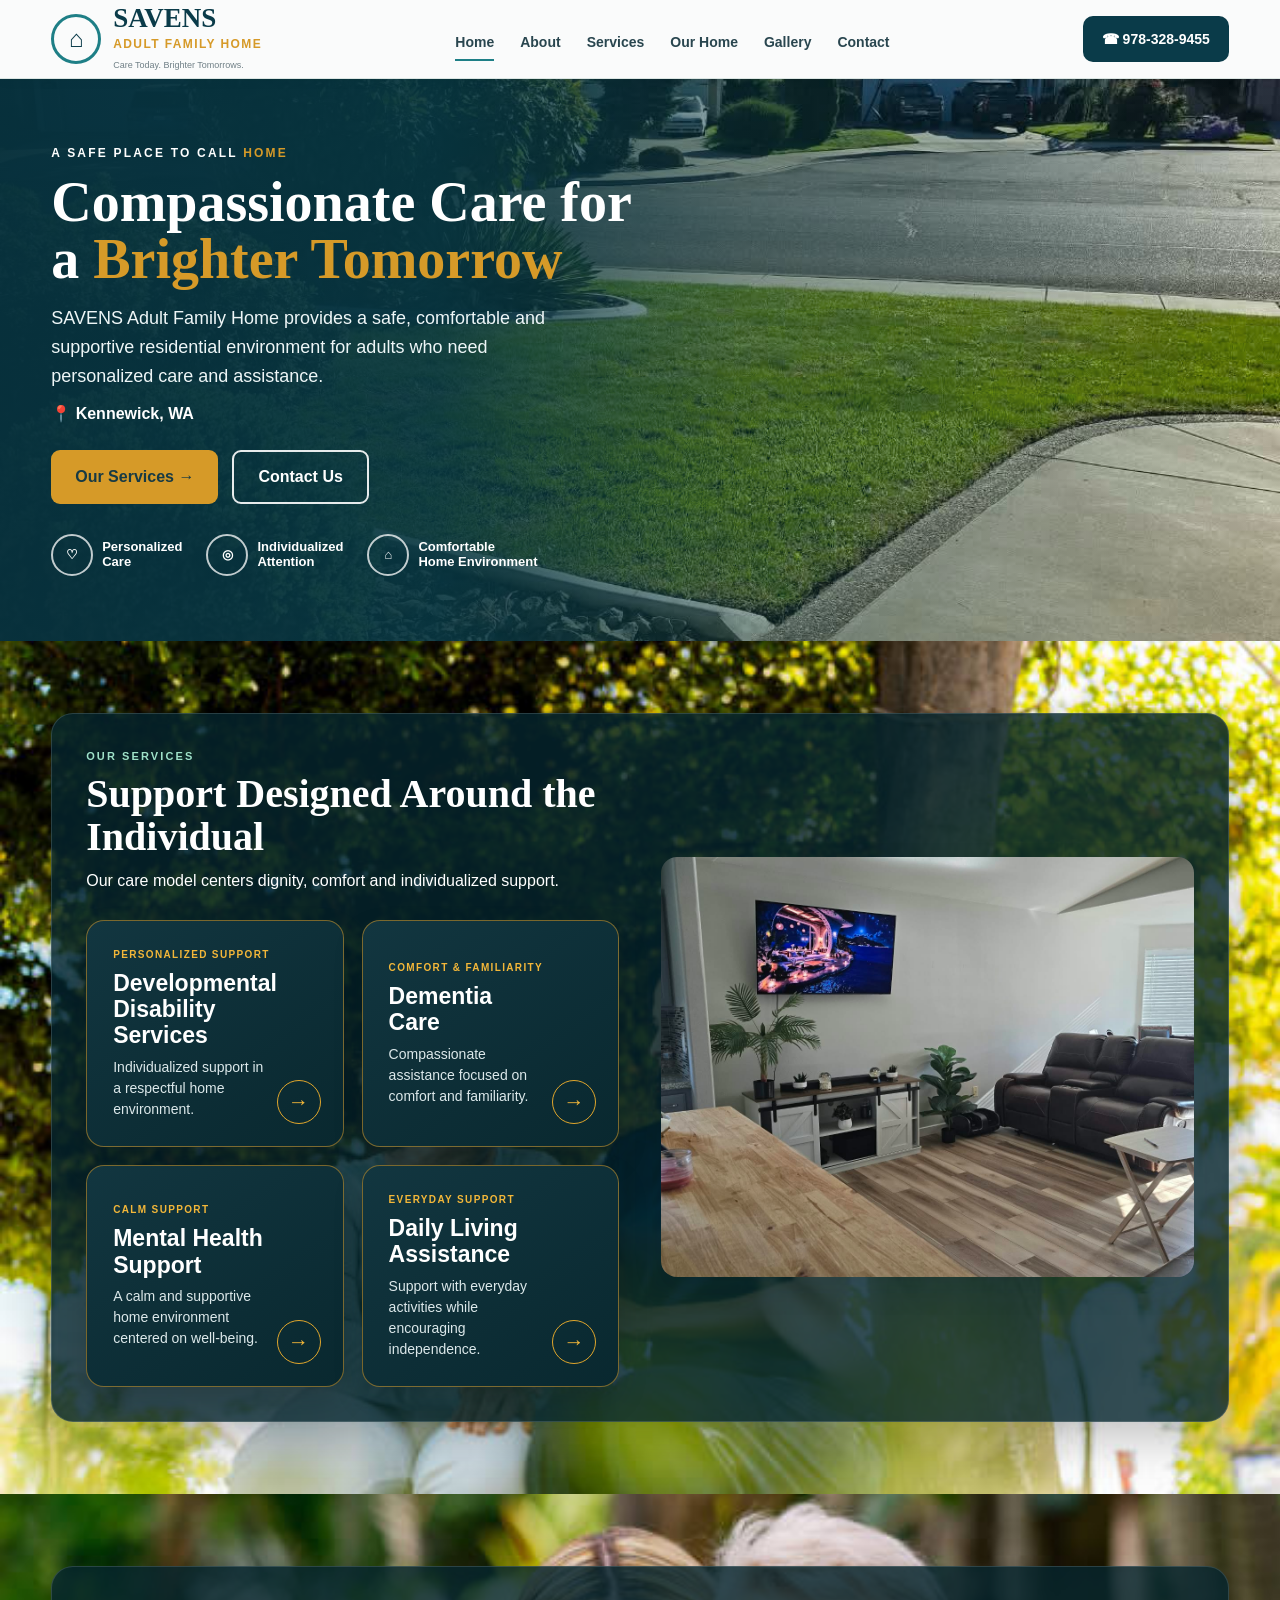
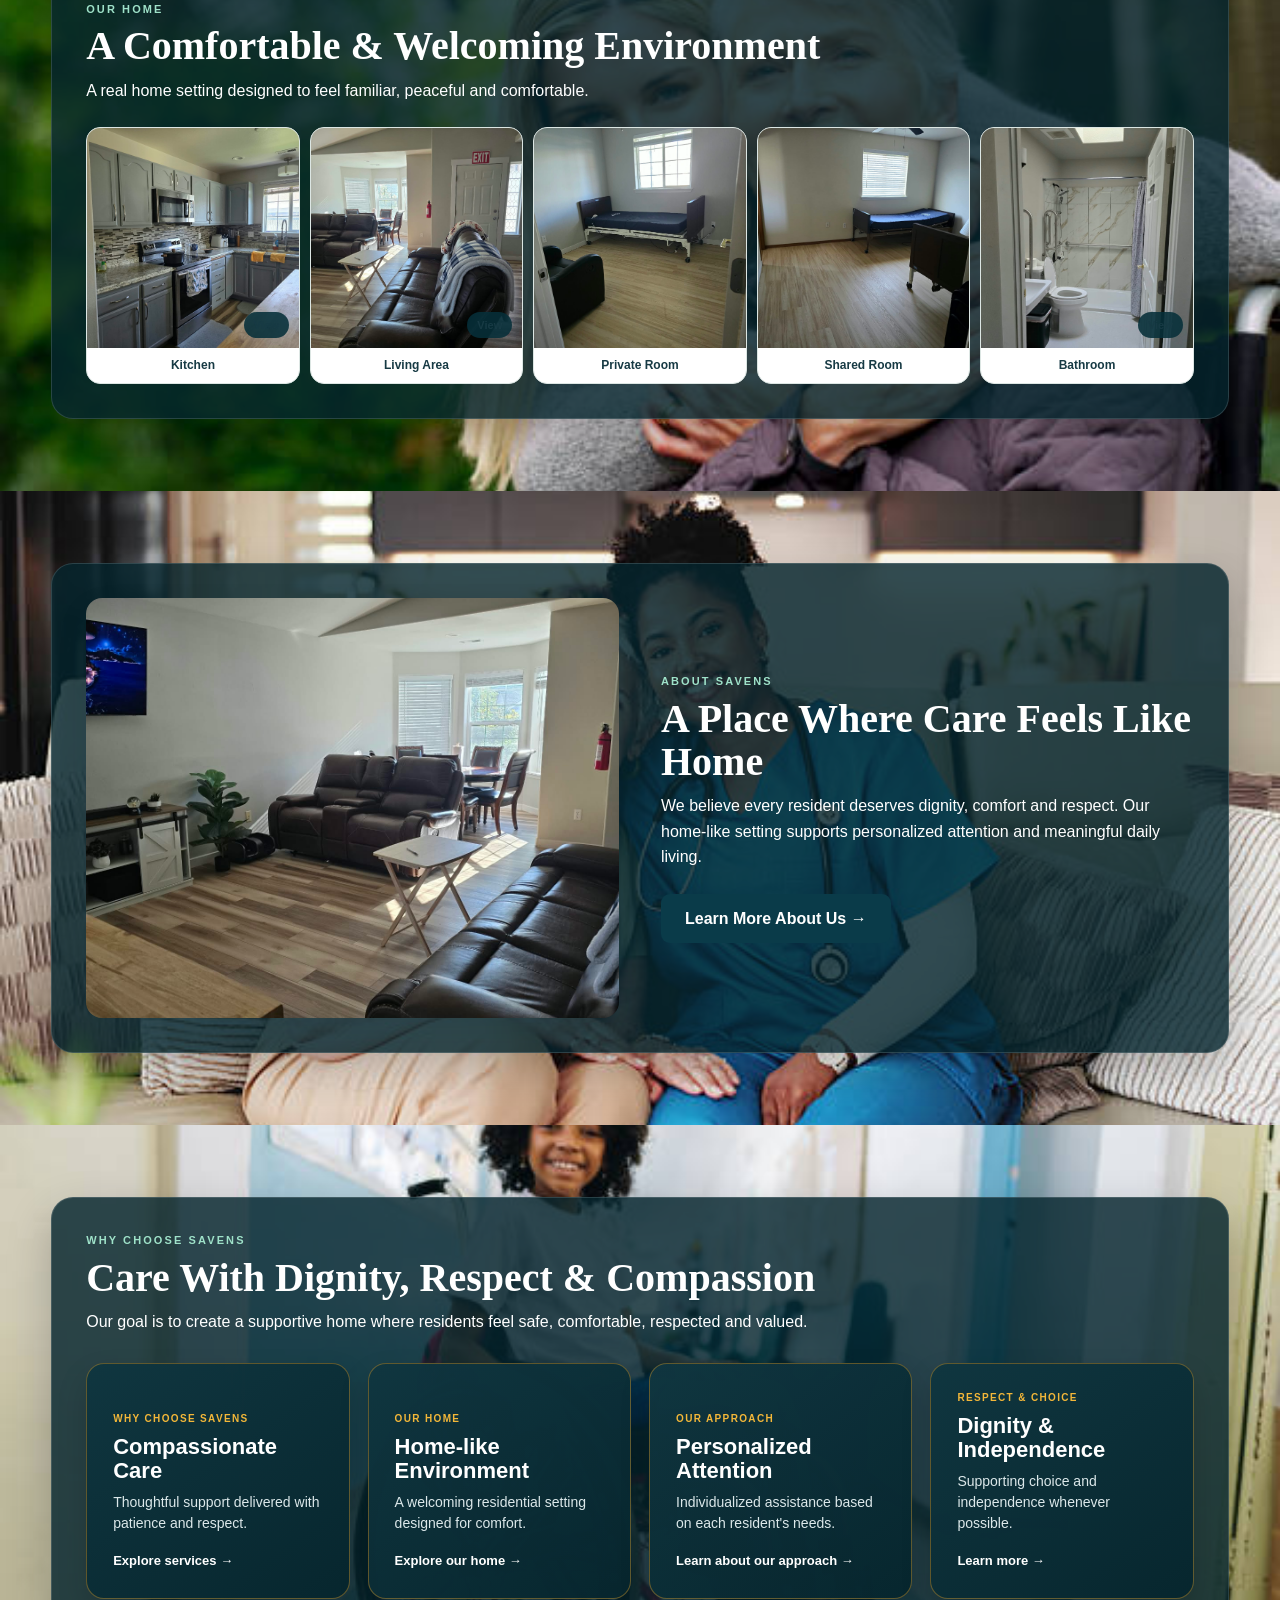
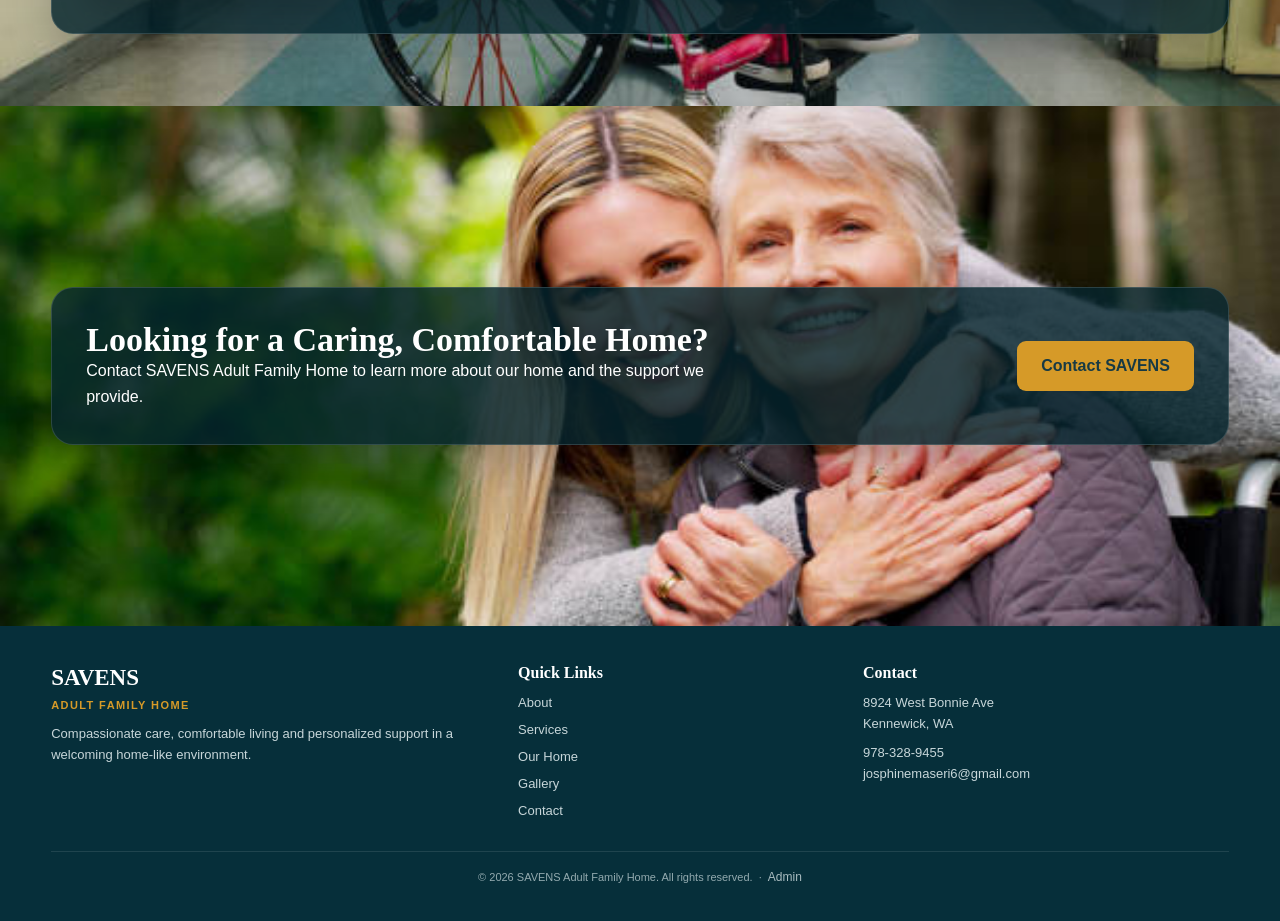
==== commit c2e20d13: "Add files via upload" ====
--- a/index.html
+++ b/index.html
@@ -1,52 +1,35 @@
 <!DOCTYPE html><html lang="en"><head><meta charset="UTF-8"><meta name="viewport" content="width=device-width,initial-scale=1.0"><title>SAVENS Adult Family Home | Home</title><meta name="description" content="SAVENS Adult Family Home in Kennewick, Washington."><link rel="stylesheet" href="style.css"></head><body><header class="site-header"><div class="container navbar"><a class="brand" href="index.html"><div class="brand-mark">⌂</div><div><strong>SAVENS</strong><span>ADULT FAMILY HOME</span><small>Care Today. Brighter Tomorrows.</small></div></a><button class="menu-btn" id="menuBtn" aria-label="Open menu">☰</button><nav class="main-nav" id="mainNav"><a href="index.html" class="active">Home</a><a href="about.html" class="">About</a><a href="services.html" class="">Services</a><a href="our-home.html" class="">Our Home</a><a href="gallery.html" class="">Gallery</a><a href="contact.html" class="">Contact</a></nav><a class="call-btn" href="tel:+19783289455">☎ 978-328-9455</a></div></header>
 <section class="hero"><img src="images/neighborhood.jpg" alt="Residential neighborhood near SAVENS Adult Family Home"><div class="container hero-inner"><div class="hero-copy"><div class="kicker">A SAFE PLACE TO CALL <span>HOME</span></div><h1>Compassionate Care for a <em>Brighter Tomorrow</em></h1><p>SAVENS Adult Family Home provides a safe, comfortable and supportive residential environment for adults who need personalized care and assistance.</p><div class="hero-location">📍 Kennewick, WA</div><div class="actions"><a class="btn btn-gold" href="services.html">Our Services →</a><a class="btn btn-outline" href="contact.html">Contact Us</a></div><div class="hero-points"><div class="hero-point"><i>♡</i><span>Personalized<br>Care</span></div><div class="hero-point"><i>◎</i><span>Individualized<br>Attention</span></div><div class="hero-point"><i>⌂</i><span>Comfortable<br>Home Environment</span></div></div></div></div></section>
 <section class="section clean-image-section" style="background-image:url('images/care-outdoor.jpg');background-image:url('images/care-outdoor.jpg')" style="background-image:url('images/bg-home-services.jpg')"><div class="container grid-2"><div><div class="eyebrow">Our Services</div><h2>Support Designed Around the Individual</h2><p class="lead">Our care model centers dignity, comfort and individualized support.</p>
-<div class="service-photo-grid">
 
-  <a class="service-photo-card" href="services.html#developmental">
-    <div class="service-photo-overlay">
-      <div>
-        <span class="service-photo-kicker">PERSONALIZED SUPPORT</span>
-        <h3>Developmental Disability Services</h3>
-        <p>Individualized support in a respectful home environment.</p>
-      </div>
-      <span class="service-photo-link">View service →</span>
-    </div>
+<div class="reference-service-grid">
+  <a class="reference-service-card" href="services.html#developmental">
+    <span class="reference-kicker">PERSONALIZED SUPPORT</span>
+    <h3>Developmental Disability Services</h3>
+    <p>Individualized support in a respectful home environment.</p>
+    <span class="reference-arrow">→</span>
   </a>
 
-  <a class="service-photo-card" href="services.html#dementia">
-    <div class="service-photo-overlay">
-      <div>
-        <span class="service-photo-kicker">COMFORT & FAMILIARITY</span>
-        <h3>Dementia Care</h3>
-        <p>Compassionate assistance focused on comfort and familiarity.</p>
-      </div>
-      <span class="service-photo-link">View service →</span>
-    </div>
+  <a class="reference-service-card" href="services.html#dementia">
+    <span class="reference-kicker">COMFORT &amp; FAMILIARITY</span>
+    <h3>Dementia Care</h3>
+    <p>Compassionate assistance focused on comfort and familiarity.</p>
+    <span class="reference-arrow">→</span>
   </a>
 
-  <a class="service-photo-card" href="services.html#mental-health">
-    <div class="service-photo-overlay">
-      <div>
-        <span class="service-photo-kicker">CALM SUPPORT</span>
-        <h3>Mental Health Support</h3>
-        <p>A calm and supportive home environment centered on well-being.</p>
-      </div>
-      <span class="service-photo-link">View service →</span>
-    </div>
+  <a class="reference-service-card" href="services.html#mental-health">
+    <span class="reference-kicker">CALM SUPPORT</span>
+    <h3>Mental Health Support</h3>
+    <p>A calm and supportive home environment centered on well-being.</p>
+    <span class="reference-arrow">→</span>
   </a>
 
-  <a class="service-photo-card" href="services.html#daily-living">
-    <div class="service-photo-overlay">
-      <div>
-        <span class="service-photo-kicker">EVERYDAY SUPPORT</span>
-        <h3>Daily Living Assistance</h3>
-        <p>Support with everyday activities while encouraging independence.</p>
-      </div>
-      <span class="service-photo-link">View service →</span>
-    </div>
+  <a class="reference-service-card" href="services.html#daily-living">
+    <span class="reference-kicker">EVERYDAY SUPPORT</span>
+    <h3>Daily Living Assistance</h3>
+    <p>Support with everyday activities while encouraging independence.</p>
+    <span class="reference-arrow">→</span>
   </a>
-
 </div>
 </div>
 <div class="photo-card"><img src="images/living-room-main.jpg" alt="SAVENS living room"></div></div></section>
@@ -59,44 +42,35 @@
     <h2 class="why-title">Care With Dignity, Respect & Compassion</h2>
     <p class="why-lead">Our goal is to create a supportive home where residents feel safe, comfortable, respected and valued.</p>
     
-<div class="why-photo-grid">
 
-  <a class="why-photo-card" href="services.html">
-    <div class="why-photo-overlay">
-      <span class="why-photo-kicker">WHY CHOOSE SAVENS</span>
-      <h3>Compassionate Care</h3>
-      <p>Thoughtful support delivered with patience and respect.</p>
-      <span class="service-photo-link">Explore services →</span>
-    </div>
+<div class="reference-why-grid">
+  <a class="reference-why-card" href="services.html">
+    <span class="reference-kicker">WHY CHOOSE SAVENS</span>
+    <h3>Compassionate Care</h3>
+    <p>Thoughtful support delivered with patience and respect.</p>
+    <span class="reference-link">Explore services →</span>
   </a>
 
-  <a class="why-photo-card" href="our-home.html">
-    <div class="why-photo-overlay">
-      <span class="why-photo-kicker">OUR HOME</span>
-      <h3>Home-like Environment</h3>
-      <p>A welcoming residential setting designed for comfort.</p>
-      <span class="service-photo-link">Explore our home →</span>
-    </div>
+  <a class="reference-why-card" href="our-home.html">
+    <span class="reference-kicker">OUR HOME</span>
+    <h3>Home-like Environment</h3>
+    <p>A welcoming residential setting designed for comfort.</p>
+    <span class="reference-link">Explore our home →</span>
   </a>
 
-  <a class="why-photo-card" href="about.html">
-    <div class="why-photo-overlay">
-      <span class="why-photo-kicker">OUR APPROACH</span>
-      <h3>Personalized Attention</h3>
-      <p>Individualized assistance based on each resident's needs.</p>
-      <span class="service-photo-link">Learn about our approach →</span>
-    </div>
+  <a class="reference-why-card" href="about.html">
+    <span class="reference-kicker">OUR APPROACH</span>
+    <h3>Personalized Attention</h3>
+    <p>Individualized assistance based on each resident's needs.</p>
+    <span class="reference-link">Learn about our approach →</span>
   </a>
 
-  <a class="why-photo-card" href="about.html">
-    <div class="why-photo-overlay">
-      <span class="why-photo-kicker">RESPECT & CHOICE</span>
-      <h3>Dignity & Independence</h3>
-      <p>Supporting choice and independence whenever possible.</p>
-      <span class="service-photo-link">Learn more →</span>
-    </div>
+  <a class="reference-why-card" href="about.html">
+    <span class="reference-kicker">RESPECT &amp; CHOICE</span>
+    <h3>Dignity &amp; Independence</h3>
+    <p>Supporting choice and independence whenever possible.</p>
+    <span class="reference-link">Learn more →</span>
   </a>
-
 </div>
 </div>
 </section>
--- a/style.css
+++ b/style.css
@@ -578,3 +578,427 @@
     padding:24px;
   }
 }
+
+
+/* ===== Contact email + customer feedback improvements ===== */
+.contact-info strong{
+  color:#fff;
+}
+.direct-email-button{
+  display:inline-flex;
+  align-items:center;
+  justify-content:center;
+  margin-top:24px;
+  padding:13px 20px;
+  border-radius:9px;
+  background:var(--gold);
+  color:#163740;
+  font-weight:900;
+  text-decoration:none;
+}
+.direct-email-button:hover{
+  filter:brightness(1.04);
+}
+.form-intro{
+  margin:-2px 0 18px;
+  color:#dbe8ea !important;
+}
+.contact-form select{
+  width:100%;
+  padding:12px;
+  border:1px solid #d5e1de;
+  border-radius:6px;
+  background:#fff;
+  color:#263f47;
+  font:inherit;
+  min-height:48px;
+}
+.form-note{
+  margin-top:12px;
+  font-size:12px;
+  line-height:1.5;
+  color:#dbe8ea !important;
+}
+.thank-you-page{
+  min-height:68vh;
+  display:grid;
+  place-items:center;
+  padding:70px 5%;
+  background:
+    linear-gradient(rgba(5,37,46,.70),rgba(5,37,46,.70)),
+    url('images/bg-contact.jpg') center/cover no-repeat;
+}
+.thank-you-card{
+  width:min(720px,100%);
+  padding:44px;
+  border-radius:22px;
+  background:rgba(255,255,255,.96);
+  text-align:center;
+  box-shadow:0 20px 50px rgba(0,0,0,.20);
+}
+.thank-you-card h1{
+  font-family:Georgia,serif;
+  color:var(--navy);
+  font-size:42px;
+  line-height:1.1;
+  margin-bottom:14px;
+}
+.thank-you-card p{
+  color:var(--muted);
+  margin:6px auto;
+  max-width:570px;
+}
+.thank-check{
+  width:68px;
+  height:68px;
+  margin:0 auto 18px;
+  border-radius:50%;
+  display:grid;
+  place-items:center;
+  background:var(--mint);
+  color:var(--navy);
+  font-size:34px;
+  font-weight:900;
+}
+.thank-actions{
+  display:flex;
+  justify-content:center;
+  flex-wrap:wrap;
+  gap:12px;
+  margin-top:26px;
+}
+.btn-email{
+  background:var(--teal);
+  color:#fff;
+}
+@media(max-width:560px){
+  .thank-you-card{padding:30px 20px}
+  .thank-you-card h1{font-size:34px}
+  .thank-actions .btn{width:100%}
+}
+
+
+/* =========================================================
+   CORRECTION PASS
+   ========================================================= */
+
+/* SERVICES: remove blank white half-cards */
+.services-photo-grid{
+  display:grid;
+  grid-template-columns:repeat(2,minmax(0,1fr));
+  gap:20px;
+  margin-top:28px;
+}
+.service-feature-card{
+  position:relative;
+  min-height:360px;
+  border-radius:18px;
+  overflow:hidden;
+  background-size:cover;
+  background-position:center;
+  text-decoration:none;
+  color:#fff;
+  border:1px solid rgba(255,255,255,.18);
+  box-shadow:0 15px 34px rgba(0,0,0,.18);
+  isolation:isolate;
+  transition:transform .22s ease,box-shadow .22s ease;
+}
+.service-feature-card::before{
+  content:"";
+  position:absolute;
+  inset:0;
+  z-index:-1;
+  background:linear-gradient(
+    180deg,
+    rgba(4,28,35,.04) 0%,
+    rgba(4,28,35,.18) 35%,
+    rgba(4,28,35,.88) 75%,
+    rgba(4,28,35,.97) 100%
+  );
+}
+.service-feature-card:hover{
+  transform:translateY(-5px);
+  box-shadow:0 22px 44px rgba(0,0,0,.24);
+}
+.service-feature-content{
+  min-height:360px;
+  padding:24px;
+  display:flex;
+  flex-direction:column;
+  justify-content:flex-end;
+}
+.service-feature-card h3{
+  color:#fff !important;
+  font-size:25px;
+  line-height:1.15;
+  margin:7px 0 8px;
+}
+.service-feature-card p{
+  color:#eef6f7 !important;
+  font-size:14px;
+  margin:0;
+  max-width:94%;
+}
+.service-label{
+  color:#ffd777;
+  font-size:10px;
+  font-weight:900;
+  letter-spacing:1.25px;
+}
+.service-button{
+  align-self:flex-start;
+  margin-top:17px;
+  padding:10px 13px;
+  border-radius:9px;
+  background:var(--gold);
+  color:#173a44;
+  font-size:11px;
+  font-weight:900;
+}
+
+/* CONTACT: cleaner spacing and wrap */
+.contact-wrap{
+  grid-template-columns:minmax(0,.92fr) minmax(0,1.08fr) !important;
+}
+.contact-info,
+.contact-form{
+  min-width:0;
+}
+.contact-info{
+  padding:58px clamp(28px,5vw,78px) !important;
+}
+.contact-line,
+.contact-line > div,
+.contact-line > span:last-child{
+  min-width:0;
+}
+.contact-line a{
+  overflow-wrap:anywhere;
+  word-break:break-word;
+}
+.contact-info h2{
+  font-size:44px;
+  line-height:1.05;
+}
+.contact-info p{
+  max-width:560px;
+}
+.contact-form{
+  padding:58px clamp(28px,5vw,72px) !important;
+}
+.contact-form input,
+.contact-form textarea,
+.contact-form select{
+  font-size:16px;
+}
+.contact-form textarea{
+  min-height:150px;
+}
+
+/* White gallery cards stay readable */
+.preview-grid figure,
+.photo-grid figure{
+  background:#fff !important;
+}
+.preview-grid figcaption,
+.photo-grid figcaption{
+  color:#173a44 !important;
+}
+.clean-image-section .preview-grid figure *,
+.clean-image-section .photo-grid figure *{
+  color:#173a44 !important;
+}
+
+/* Keep dark content panels proportional */
+.clean-image-section > .container{
+  width:min(1180px,92%);
+  background:rgba(5,37,46,.82) !important;
+}
+
+/* Real SAVENS photo for Our Home page sections */
+body.homecare-bg,
+body.homecare-bg .clean-image-section{
+  background-image:url('images/living-room-main.jpg') !important;
+  background-size:cover !important;
+  background-position:center !important;
+}
+
+/* Prevent old service row styles from affecting new service cards */
+.service-row{display:none !important;}
+
+@media(max-width:900px){
+  .services-photo-grid{grid-template-columns:1fr;}
+  .contact-wrap{grid-template-columns:1fr !important;}
+}
+@media(max-width:560px){
+  .service-feature-card,
+  .service-feature-content{min-height:320px;}
+  .contact-info h2{font-size:36px;}
+}
+
+
+/* =========================================================
+   SAVENS REFERENCE-STYLE FINAL
+   Compact dark cards, gold accents, no giant empty card areas.
+   ========================================================= */
+
+.home-services-ref{
+  overflow:visible !important;
+}
+.home-services-ref .container{
+  padding-top:34px !important;
+  padding-bottom:34px !important;
+}
+
+/* Reference service cards */
+.reference-service-grid{
+  display:grid;
+  grid-template-columns:repeat(2,minmax(0,1fr));
+  gap:18px;
+  margin-top:26px;
+}
+.reference-service-card{
+  position:relative;
+  min-height:205px;
+  display:flex;
+  flex-direction:column;
+  justify-content:center;
+  padding:26px 70px 26px 26px;
+  border-radius:18px;
+  border:1px solid rgba(214,154,40,.55);
+  background:linear-gradient(145deg,#123640 0%,#09282f 100%);
+  color:#fff;
+  text-decoration:none;
+  box-shadow:0 14px 30px rgba(0,0,0,.16);
+  transition:transform .22s ease,border-color .22s ease,box-shadow .22s ease;
+}
+.reference-service-card:hover{
+  transform:translateY(-4px);
+  border-color:#e0a62c;
+  box-shadow:0 20px 38px rgba(0,0,0,.22);
+}
+.reference-service-card h3{
+  color:#fff !important;
+  margin:7px 0 8px;
+  font-size:23px;
+  line-height:1.15;
+}
+.reference-service-card p{
+  color:#dce8ea !important;
+  margin:0;
+  font-size:14px;
+  line-height:1.5;
+}
+.reference-kicker{
+  display:block;
+  color:#f3b739;
+  font-size:10px;
+  font-weight:900;
+  letter-spacing:1.35px;
+}
+.reference-arrow{
+  position:absolute;
+  right:22px;
+  bottom:22px;
+  width:44px;
+  height:44px;
+  display:grid;
+  place-items:center;
+  border-radius:50%;
+  border:1px solid #e0a62c;
+  color:#f3b739;
+  font-size:21px;
+  font-weight:900;
+}
+
+/* Why / philosophy / home detail cards */
+.reference-why-grid{
+  display:grid;
+  grid-template-columns:repeat(4,minmax(0,1fr));
+  gap:18px;
+  margin-top:28px;
+}
+.reference-three-grid{
+  display:grid;
+  grid-template-columns:repeat(3,minmax(0,1fr));
+  gap:18px;
+  margin-top:28px;
+}
+.reference-why-card{
+  min-height:220px;
+  display:flex;
+  flex-direction:column;
+  justify-content:flex-end;
+  padding:26px;
+  border-radius:18px;
+  border:1px solid rgba(214,154,40,.42);
+  background:linear-gradient(145deg,rgba(16,54,64,.98),rgba(7,38,46,.98));
+  color:#fff;
+  text-decoration:none;
+  box-shadow:0 14px 30px rgba(0,0,0,.16);
+  transition:transform .22s ease,border-color .22s ease;
+}
+.reference-why-card:hover{
+  transform:translateY(-4px);
+  border-color:#e0a62c;
+}
+.reference-why-card h3{
+  color:#fff !important;
+  margin:8px 0 8px;
+  font-size:22px;
+  line-height:1.12;
+}
+.reference-why-card p{
+  color:#dce8ea !important;
+  margin:0;
+  font-size:14px;
+  line-height:1.5;
+}
+.reference-link{
+  margin-top:17px;
+  color:#fff;
+  font-size:13px;
+  font-weight:900;
+}
+
+/* Fix clipped headings caused by old styles */
+.clean-image-section,
+.photo-bg-section{
+  overflow:visible !important;
+}
+.clean-image-section h2,
+.photo-bg-section h2{
+  margin-top:0 !important;
+  padding-top:0 !important;
+  line-height:1.08 !important;
+}
+
+/* Keep existing Our Home gallery neat */
+.preview-grid{
+  align-items:stretch;
+}
+.preview-grid figure{
+  overflow:hidden;
+  border-radius:14px !important;
+}
+.preview-grid img{
+  height:220px !important;
+  object-fit:cover !important;
+}
+
+/* Responsive */
+@media(max-width:1000px){
+  .reference-why-grid{grid-template-columns:repeat(2,minmax(0,1fr));}
+  .reference-three-grid{grid-template-columns:repeat(2,minmax(0,1fr));}
+}
+@media(max-width:760px){
+  .reference-service-grid,
+  .reference-why-grid,
+  .reference-three-grid{
+    grid-template-columns:1fr;
+  }
+  .reference-service-card,
+  .reference-why-card{
+    min-height:190px;
+  }
+}
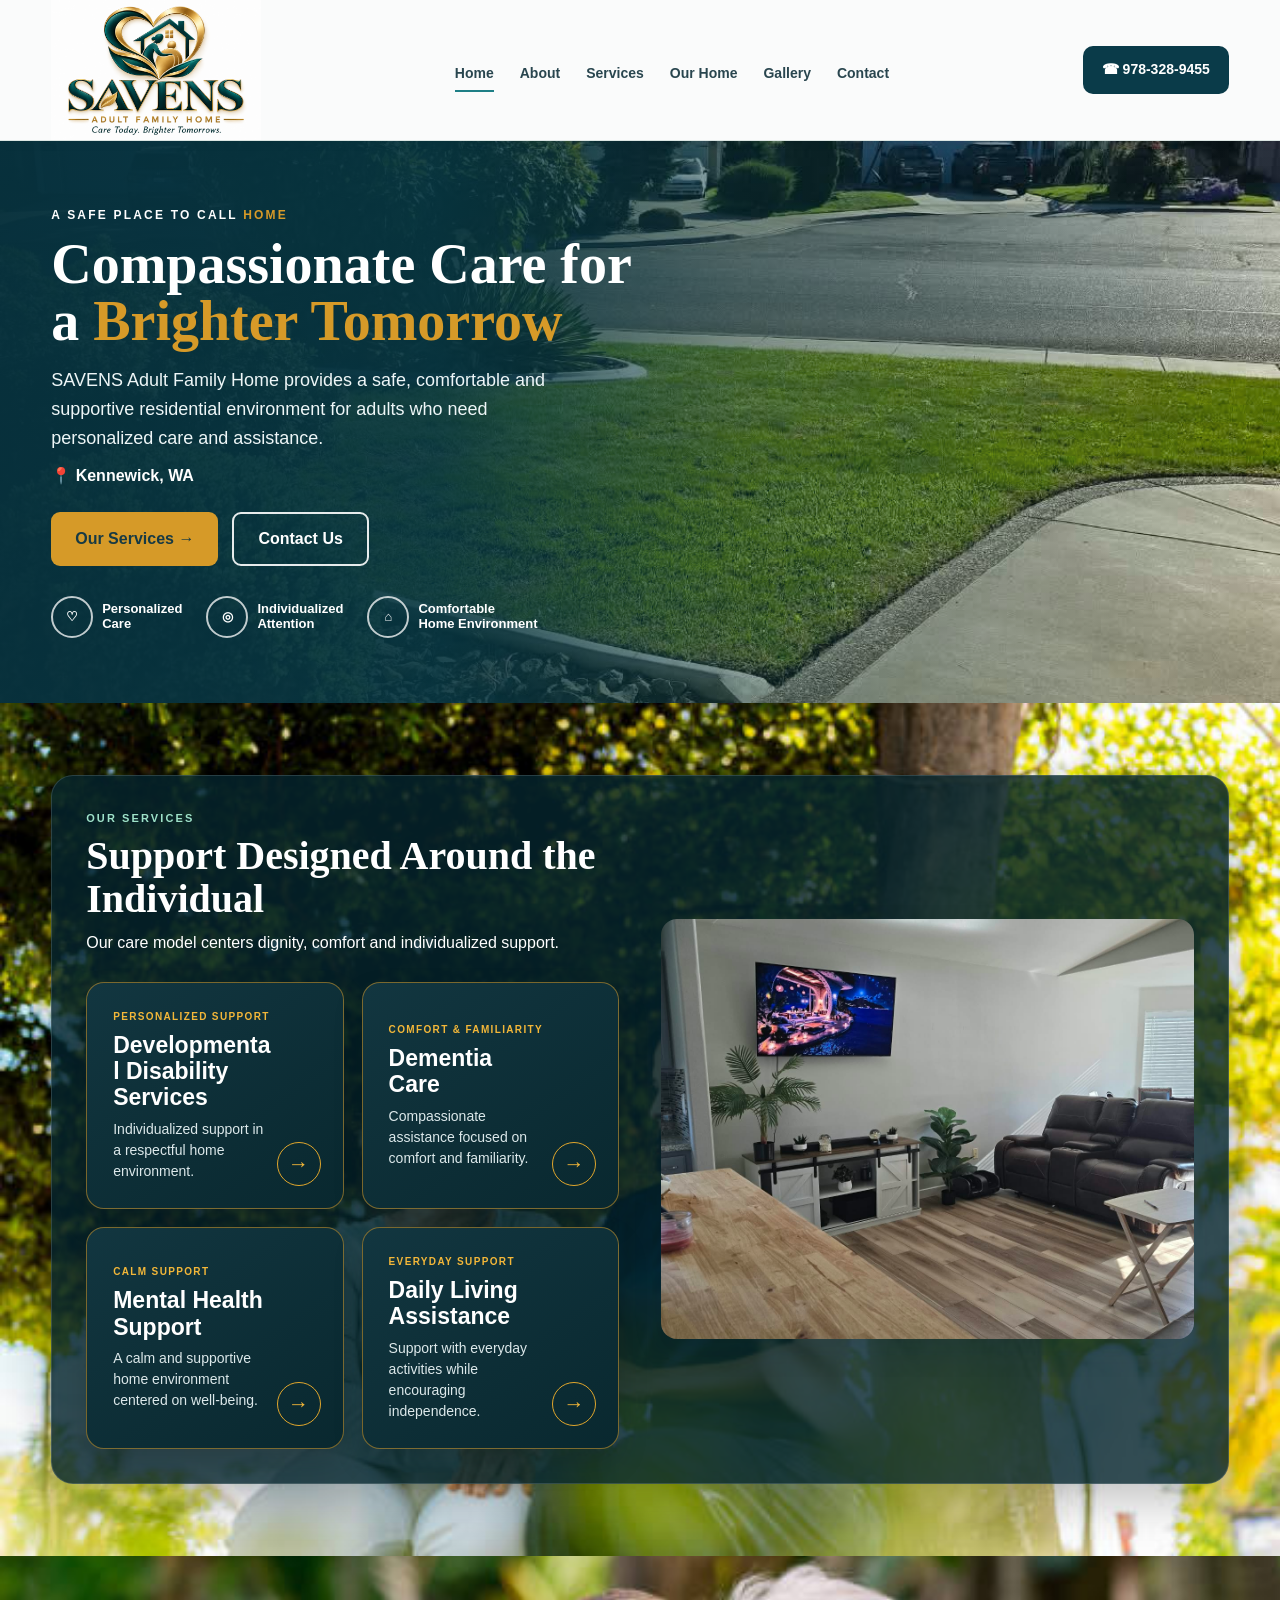
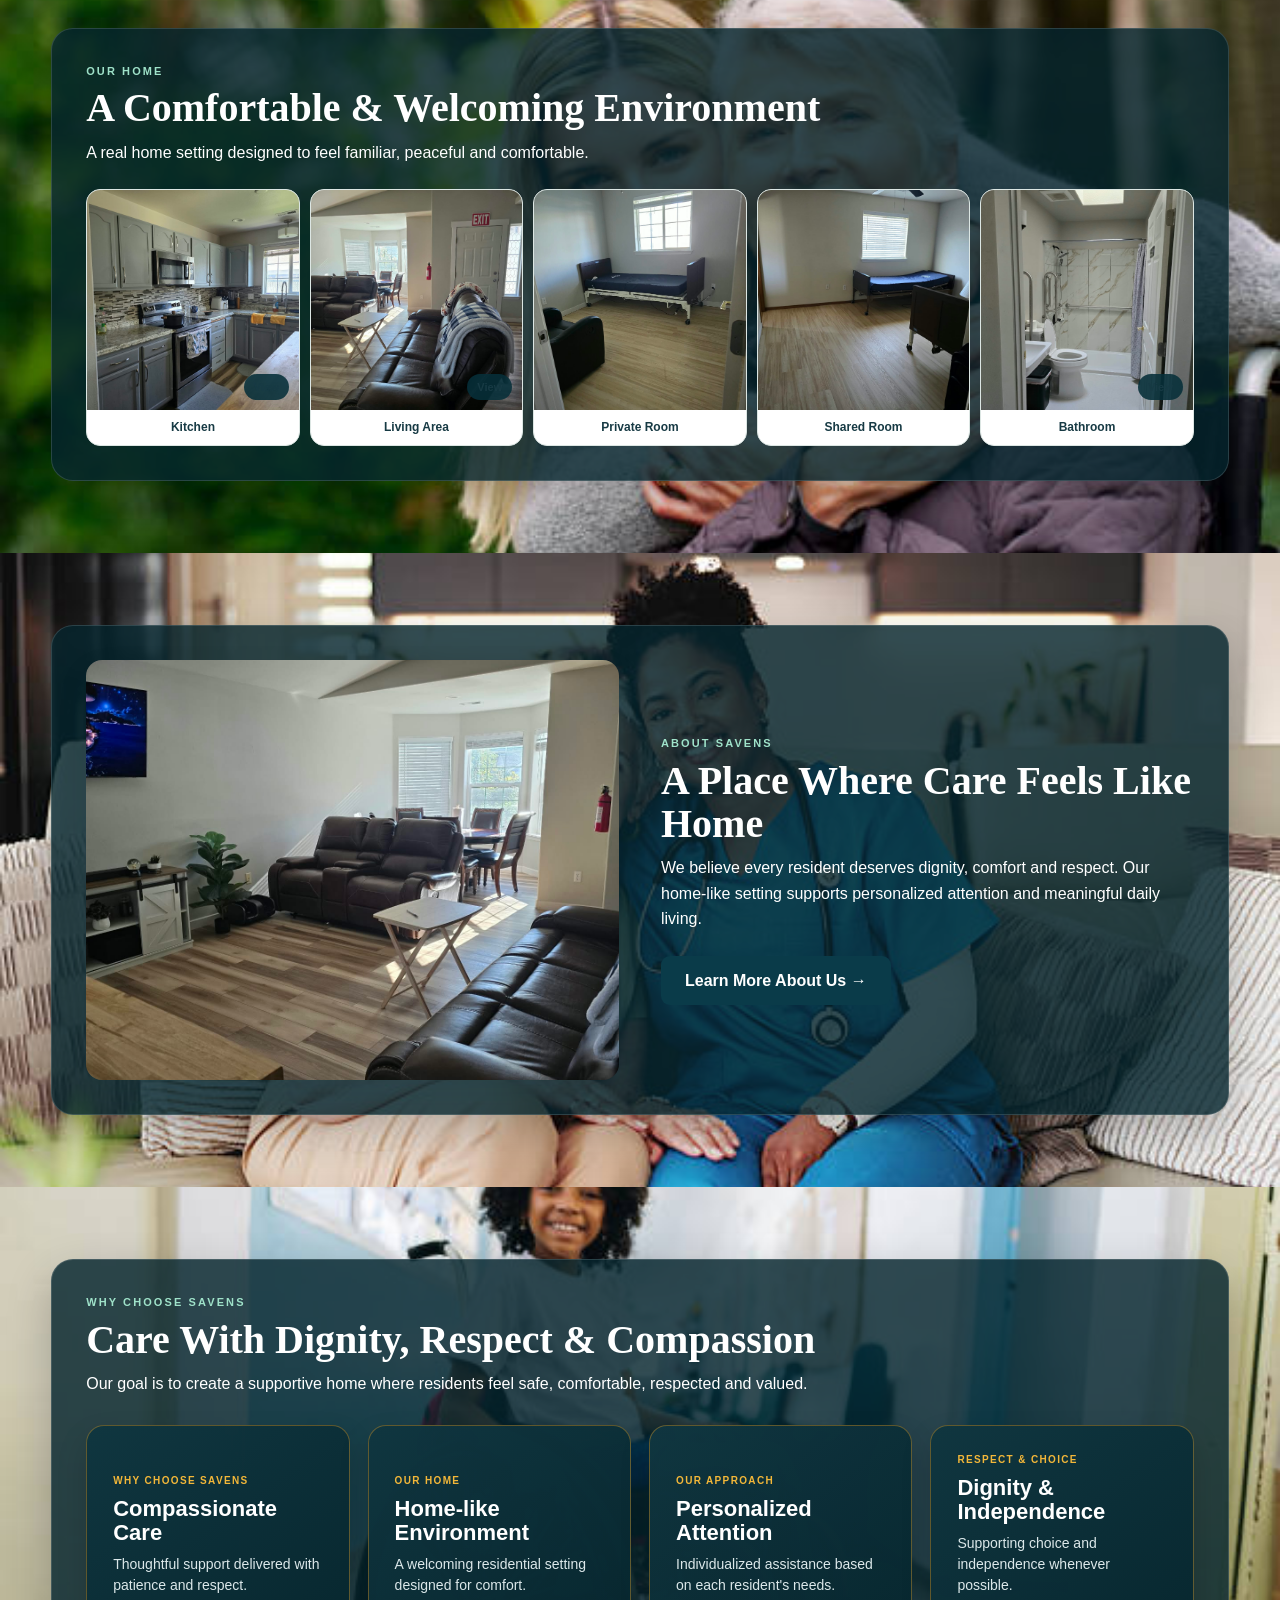
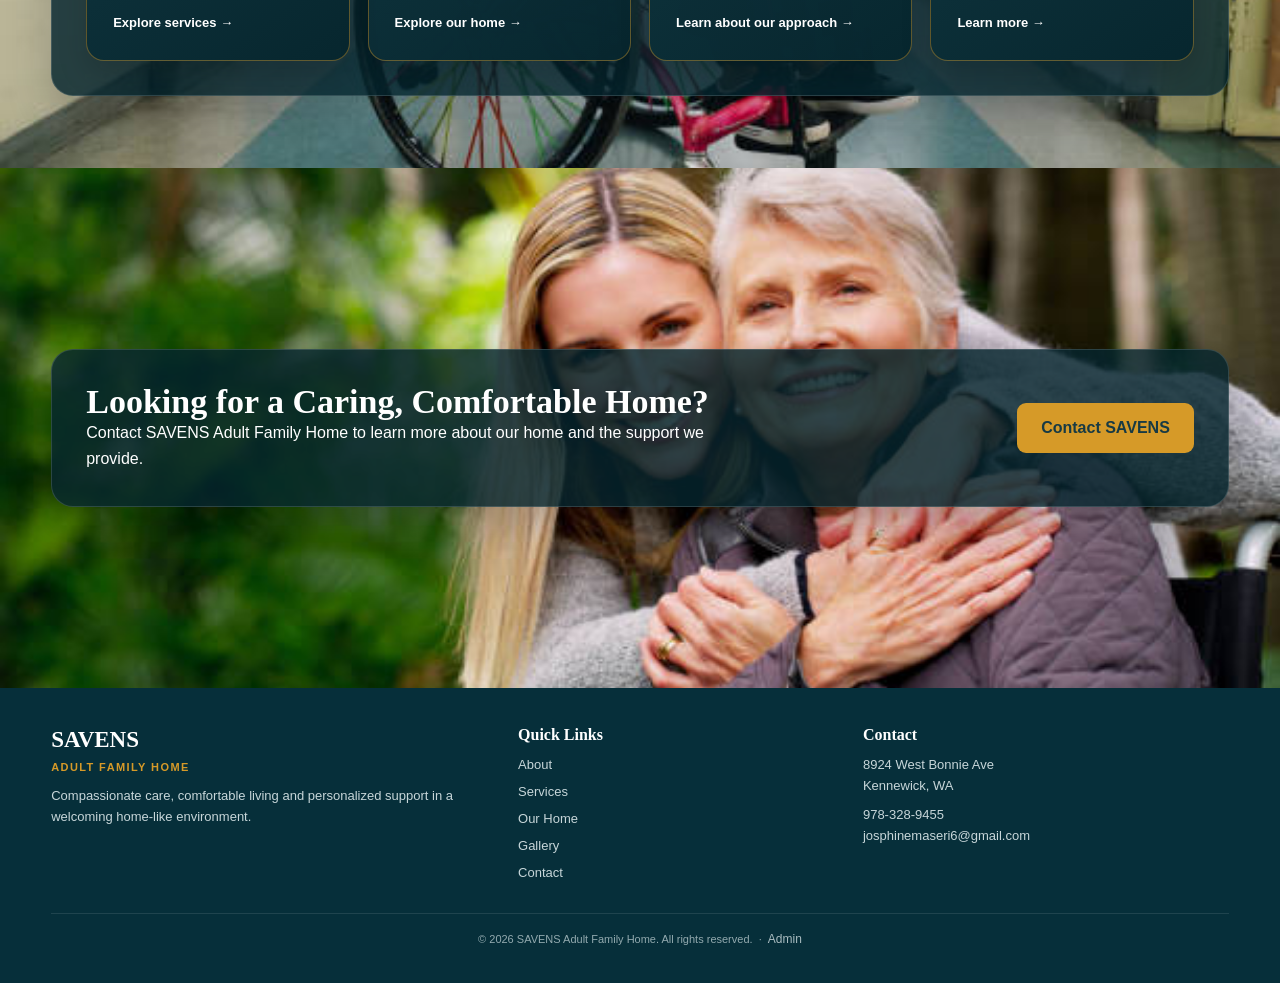
==== commit e20d93d1: "Add files via upload" ====
--- a/index.html
+++ b/index.html
@@ -1,4 +1,6 @@
-<!DOCTYPE html><html lang="en"><head><meta charset="UTF-8"><meta name="viewport" content="width=device-width,initial-scale=1.0"><title>SAVENS Adult Family Home | Home</title><meta name="description" content="SAVENS Adult Family Home in Kennewick, Washington."><link rel="stylesheet" href="style.css"></head><body><header class="site-header"><div class="container navbar"><a class="brand" href="index.html"><div class="brand-mark">⌂</div><div><strong>SAVENS</strong><span>ADULT FAMILY HOME</span><small>Care Today. Brighter Tomorrows.</small></div></a><button class="menu-btn" id="menuBtn" aria-label="Open menu">☰</button><nav class="main-nav" id="mainNav"><a href="index.html" class="active">Home</a><a href="about.html" class="">About</a><a href="services.html" class="">Services</a><a href="our-home.html" class="">Our Home</a><a href="gallery.html" class="">Gallery</a><a href="contact.html" class="">Contact</a></nav><a class="call-btn" href="tel:+19783289455">☎ 978-328-9455</a></div></header>
+<!DOCTYPE html><html lang="en"><head><meta charset="UTF-8"><meta name="viewport" content="width=device-width,initial-scale=1.0"><title>SAVENS Adult Family Home | Home</title><meta name="description" content="SAVENS Adult Family Home in Kennewick, Washington."><link rel="stylesheet" href="style.css"></head><body><header class="site-header"><div class="container navbar"><a class="brand premium-brand" href="index.html" aria-label="SAVENS Adult Family Home home">
+      <img class="site-logo" src="images/savens-logo-premium.png" alt="SAVENS Adult Family Home">
+    </a><button class="menu-btn" id="menuBtn" aria-label="Open menu">☰</button><nav class="main-nav" id="mainNav"><a href="index.html" class="active">Home</a><a href="about.html" class="">About</a><a href="services.html" class="">Services</a><a href="our-home.html" class="">Our Home</a><a href="gallery.html" class="">Gallery</a><a href="contact.html" class="">Contact</a></nav><a class="call-btn" href="tel:+19783289455">☎ 978-328-9455</a></div></header>
 <section class="hero"><img src="images/neighborhood.jpg" alt="Residential neighborhood near SAVENS Adult Family Home"><div class="container hero-inner"><div class="hero-copy"><div class="kicker">A SAFE PLACE TO CALL <span>HOME</span></div><h1>Compassionate Care for a <em>Brighter Tomorrow</em></h1><p>SAVENS Adult Family Home provides a safe, comfortable and supportive residential environment for adults who need personalized care and assistance.</p><div class="hero-location">📍 Kennewick, WA</div><div class="actions"><a class="btn btn-gold" href="services.html">Our Services →</a><a class="btn btn-outline" href="contact.html">Contact Us</a></div><div class="hero-points"><div class="hero-point"><i>♡</i><span>Personalized<br>Care</span></div><div class="hero-point"><i>◎</i><span>Individualized<br>Attention</span></div><div class="hero-point"><i>⌂</i><span>Comfortable<br>Home Environment</span></div></div></div></div></section>
 <section class="section clean-image-section" style="background-image:url('images/care-outdoor.jpg');background-image:url('images/care-outdoor.jpg')" style="background-image:url('images/bg-home-services.jpg')"><div class="container grid-2"><div><div class="eyebrow">Our Services</div><h2>Support Designed Around the Individual</h2><p class="lead">Our care model centers dignity, comfort and individualized support.</p>
 
--- a/style.css
+++ b/style.css
@@ -1002,3 +1002,391 @@
     min-height:190px;
   }
 }
+
+
+/* =========================================================
+   FINAL RESPONSIVE / ANDROID-FIRST PASS
+   ========================================================= */
+
+html{
+  -webkit-text-size-adjust:100%;
+}
+body{
+  overflow-x:hidden;
+}
+img, video, iframe{
+  max-width:100%;
+}
+.container{
+  width:min(1180px,92%);
+}
+
+/* Premium logo */
+.premium-brand{
+  flex:0 0 auto;
+  min-width:0;
+}
+.site-logo{
+  display:block;
+  width:210px;
+  max-width:32vw;
+  height:auto;
+  object-fit:contain;
+}
+
+/* Header */
+.navbar{
+  gap:18px;
+}
+.main-nav{
+  min-width:0;
+}
+.main-nav a{
+  white-space:nowrap;
+}
+.menu-btn{
+  min-width:44px;
+  min-height:44px;
+  align-items:center;
+  justify-content:center;
+}
+
+/* Better tap targets */
+.btn,
+.call-btn,
+.submit,
+.main-nav a,
+.direct-email-button,
+.reference-service-card,
+.reference-why-card,
+.service-feature-card,
+.ticket-photo-card,
+.image-open{
+  -webkit-tap-highlight-color:transparent;
+}
+.btn,
+.call-btn,
+.submit,
+.direct-email-button{
+  min-height:48px;
+}
+
+/* Prevent text and cards from overflowing */
+.grid-2 > *,
+.grid-3 > *,
+.grid-4 > *,
+.reference-service-grid > *,
+.reference-why-grid > *,
+.reference-three-grid > *,
+.preview-grid > *,
+.photo-grid > *,
+.services-photo-grid > *,
+.contact-wrap > *{
+  min-width:0;
+}
+h1,h2,h3,p,a,span,label{
+  overflow-wrap:anywhere;
+}
+
+/* Form controls safe on Android/iOS */
+input, textarea, select, button{
+  max-width:100%;
+}
+input, textarea, select{
+  font-size:16px !important;
+}
+select{
+  min-height:48px;
+}
+
+/* Gallery/lightbox on phones */
+.lightbox{
+  padding:14px;
+}
+.lightbox-dialog{
+  width:min(100%,900px);
+  max-width:100%;
+}
+.lightbox img{
+  max-height:72vh;
+}
+.lightbox-close{
+  top:8px;
+  right:8px;
+  position:fixed;
+  z-index:2;
+}
+.lightbox-prev,
+.lightbox-next{
+  width:44px;
+  height:44px;
+  top:50%;
+  transform:translateY(-50%);
+}
+.lightbox-prev{left:8px}
+.lightbox-next{right:8px}
+
+/* Tablet */
+@media (max-width: 980px){
+  .site-logo{
+    width:180px;
+    max-width:42vw;
+  }
+
+  .menu-btn{
+    display:flex !important;
+  }
+
+  .call-btn{
+    display:none !important;
+  }
+
+  .main-nav{
+    display:none !important;
+    position:absolute;
+    top:100%;
+    left:0;
+    right:0;
+    background:#fff;
+    padding:10px 5% 16px;
+    flex-direction:column;
+    align-items:stretch;
+    gap:0;
+    box-shadow:0 14px 28px rgba(0,0,0,.12);
+    max-height:calc(100vh - 80px);
+    overflow-y:auto;
+  }
+
+  .main-nav.open{
+    display:flex !important;
+  }
+
+  .main-nav a{
+    padding:14px 4px;
+    border-bottom:1px solid #e8efec;
+    font-size:15px;
+  }
+
+  .main-nav a:last-child{
+    border-bottom:0;
+  }
+
+  .hero-copy{
+    width:min(100%,620px);
+  }
+
+  .reference-service-grid,
+  .reference-why-grid,
+  .reference-three-grid,
+  .services-photo-grid,
+  .preview-grid,
+  .photo-grid,
+  .grid-4{
+    grid-template-columns:repeat(2,minmax(0,1fr)) !important;
+  }
+
+  .grid-2,
+  .about-grid,
+  .services-layout,
+  .contact-wrap{
+    grid-template-columns:1fr !important;
+  }
+
+  .contact-info,
+  .contact-form{
+    width:100%;
+  }
+
+  .photo-card img,
+  .feature-photo img{
+    height:auto;
+    max-height:520px;
+  }
+}
+
+/* Android / phone */
+@media (max-width: 640px){
+  .container{
+    width:min(94%,560px);
+  }
+
+  .site-header{
+    position:sticky;
+    top:0;
+  }
+
+  .navbar{
+    min-height:68px;
+    gap:10px;
+  }
+
+  .site-logo{
+    width:142px;
+    max-width:60vw;
+  }
+
+  .menu-btn{
+    font-size:27px;
+  }
+
+  .hero,
+  .hero-inner{
+    min-height:590px;
+  }
+
+  .hero-copy{
+    padding:220px 0 36px !important;
+  }
+
+  .hero h1,
+  .page-hero h1{
+    font-size:36px !important;
+    line-height:1.04 !important;
+  }
+
+  h2{
+    font-size:30px !important;
+    line-height:1.1 !important;
+  }
+
+  .lead,
+  .hero p,
+  .page-hero p{
+    font-size:15px !important;
+  }
+
+  .section{
+    padding:46px 0 !important;
+  }
+
+  .clean-image-section{
+    padding:34px 0 !important;
+    min-height:auto !important;
+  }
+
+  .clean-image-section > .container{
+    width:min(94%,560px) !important;
+    padding:20px !important;
+    border-radius:16px !important;
+  }
+
+  .actions{
+    flex-direction:column;
+    gap:10px;
+  }
+
+  .actions .btn,
+  .btn,
+  .direct-email-button{
+    width:100%;
+  }
+
+  .hero-points{
+    display:grid !important;
+    grid-template-columns:1fr;
+    gap:12px;
+  }
+
+  .reference-service-grid,
+  .reference-why-grid,
+  .reference-three-grid,
+  .services-photo-grid,
+  .preview-grid,
+  .photo-grid,
+  .grid-3,
+  .grid-4{
+    grid-template-columns:1fr !important;
+  }
+
+  .reference-service-card{
+    min-height:170px !important;
+    padding:22px 58px 22px 20px !important;
+  }
+
+  .reference-service-card h3,
+  .reference-why-card h3,
+  .service-feature-card h3{
+    font-size:20px !important;
+  }
+
+  .reference-why-card{
+    min-height:170px !important;
+    padding:22px !important;
+  }
+
+  .reference-arrow{
+    width:40px;
+    height:40px;
+    right:16px;
+    bottom:16px;
+  }
+
+  .preview-grid img,
+  .photo-grid img{
+    height:220px !important;
+  }
+
+  .service-feature-card,
+  .service-feature-content{
+    min-height:300px !important;
+  }
+
+  .contact-info,
+  .contact-form{
+    padding:34px 20px !important;
+  }
+
+  .contact-info h2{
+    font-size:34px !important;
+  }
+
+  .form-row{
+    grid-template-columns:1fr !important;
+  }
+
+  .map{
+    height:230px;
+  }
+
+  .footer-grid{
+    grid-template-columns:1fr !important;
+    gap:24px !important;
+  }
+
+  footer{
+    text-align:left;
+  }
+
+  .thank-you-card{
+    padding:26px 18px !important;
+  }
+
+  .thank-you-card h1{
+    font-size:32px !important;
+  }
+}
+
+/* Small Android phones */
+@media (max-width: 380px){
+  .site-logo{
+    width:125px;
+  }
+
+  .hero h1,
+  .page-hero h1{
+    font-size:32px !important;
+  }
+
+  h2{
+    font-size:27px !important;
+  }
+
+  .reference-service-card,
+  .reference-why-card{
+    border-radius:14px;
+  }
+
+  .clean-image-section > .container{
+    padding:17px !important;
+  }
+}
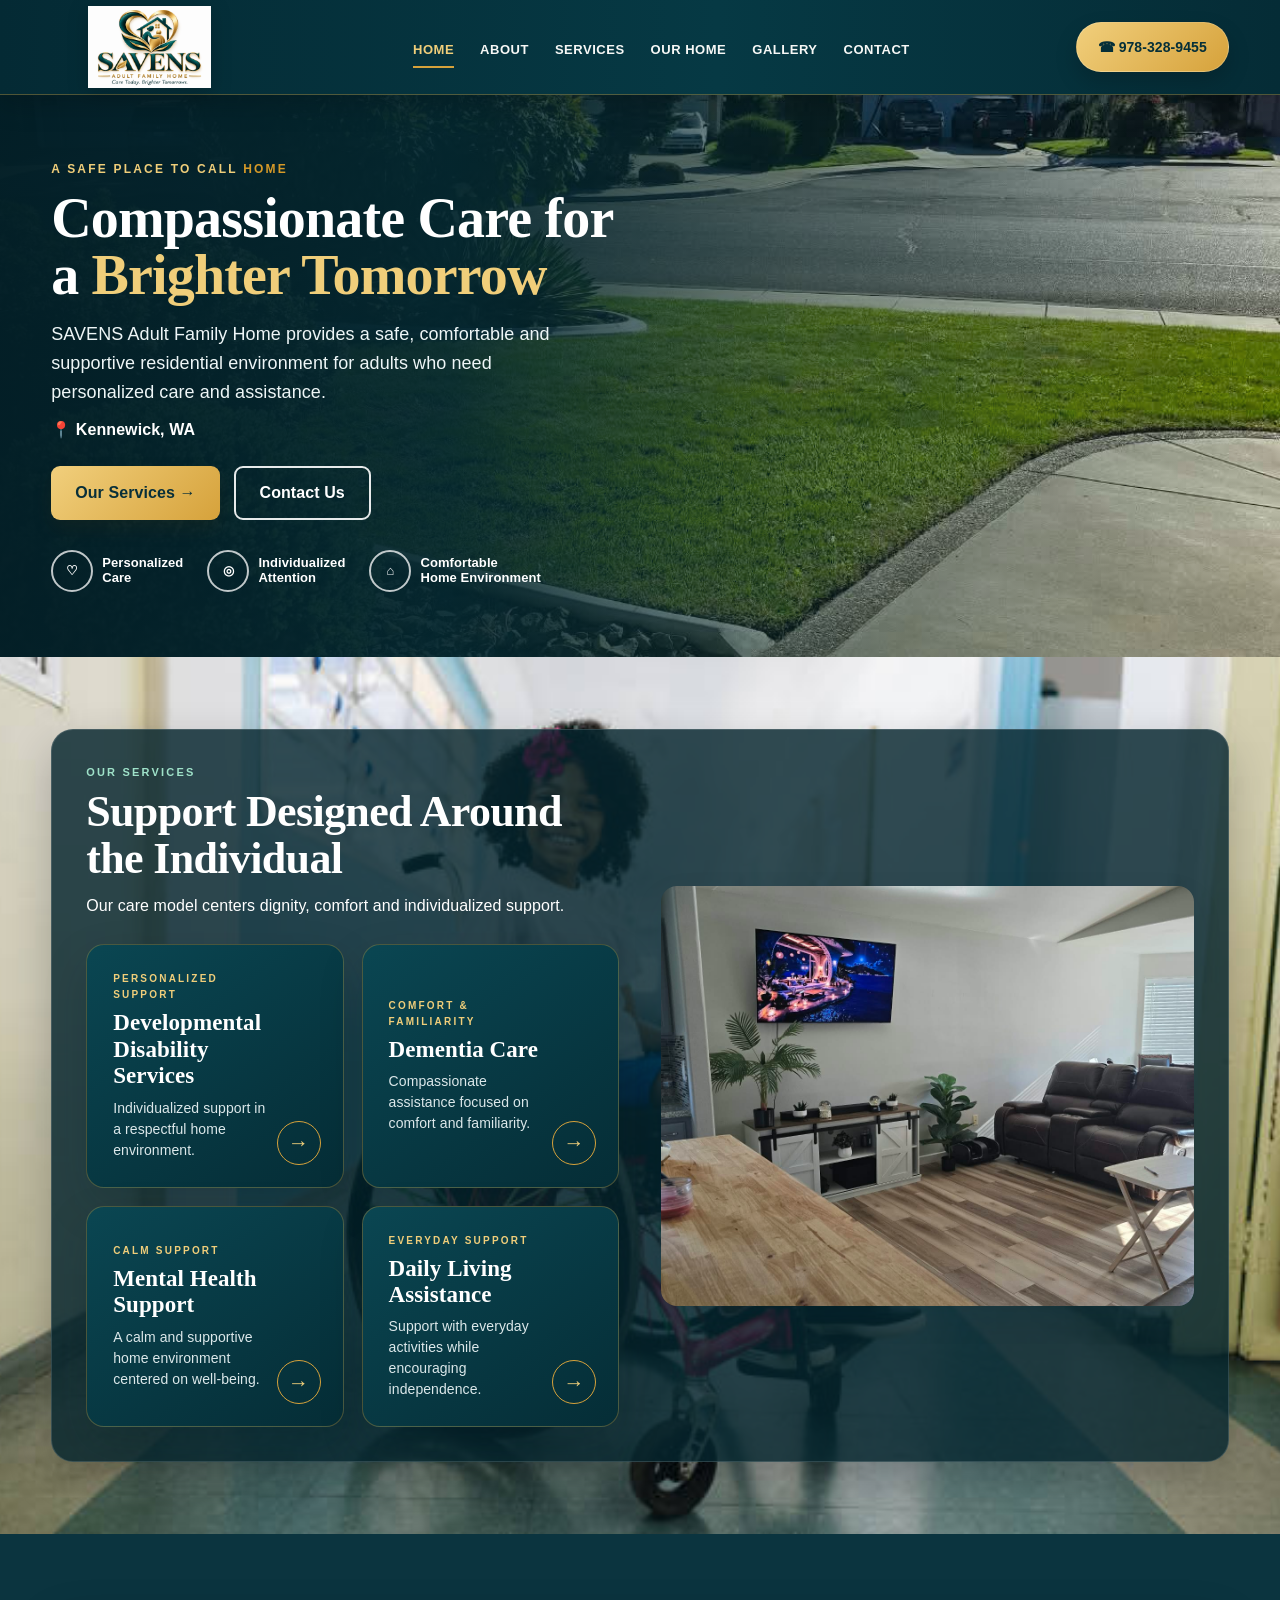
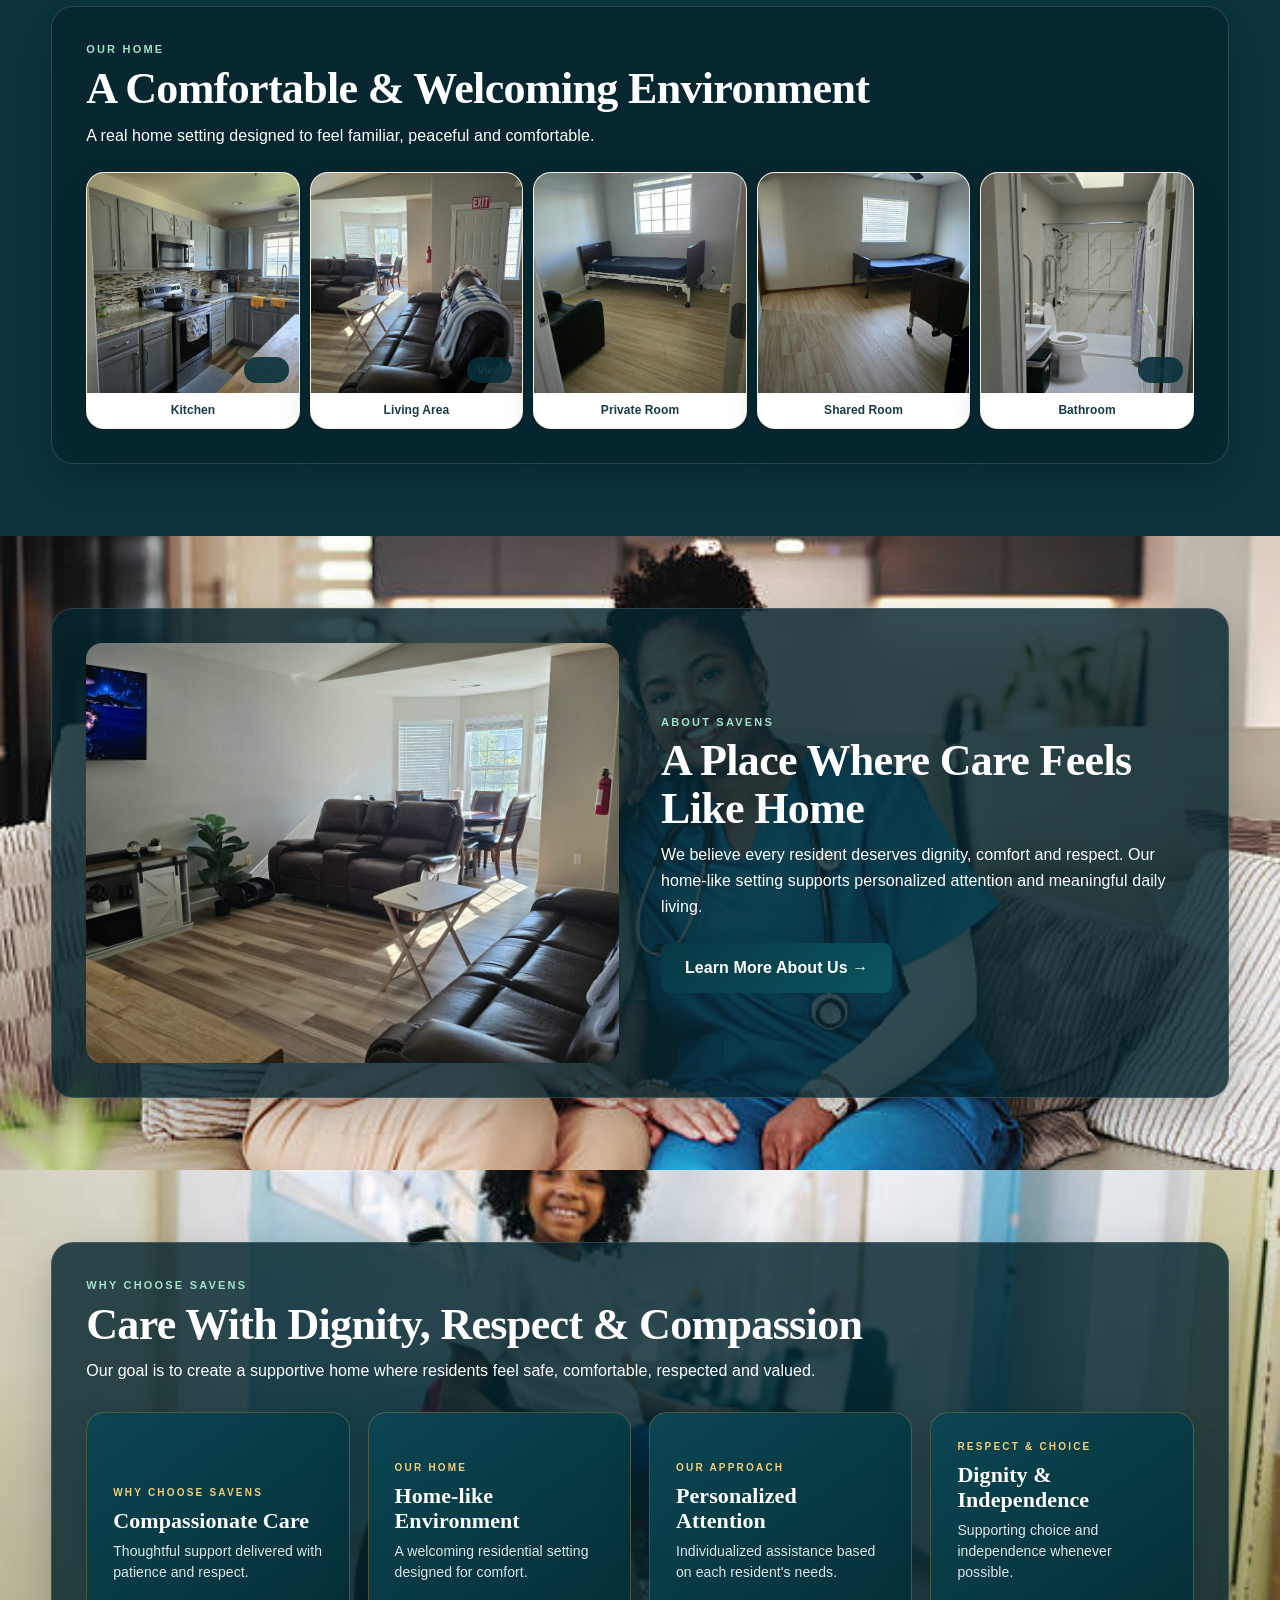
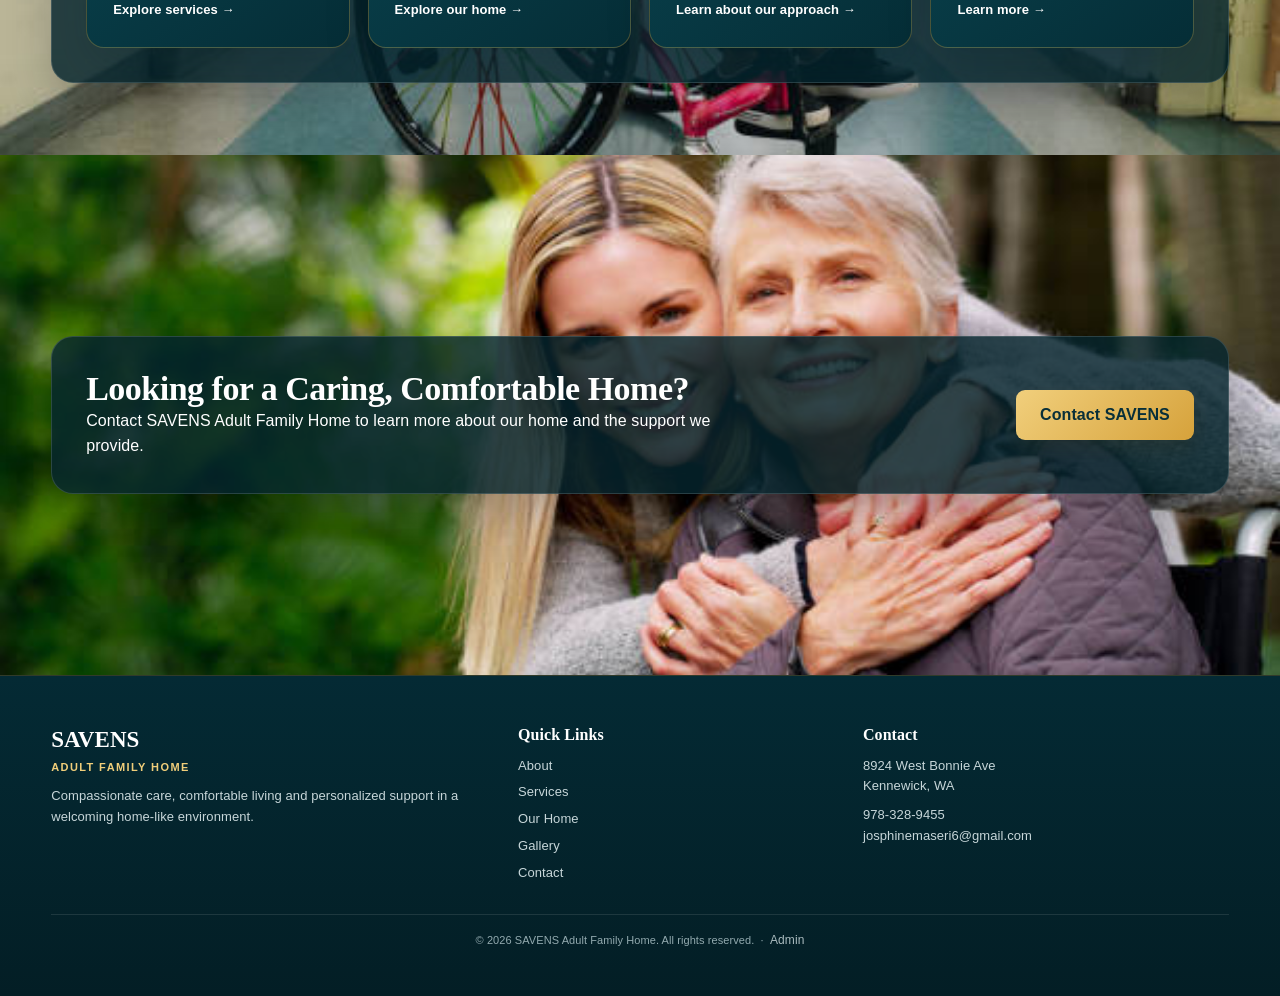
==== commit 13d340c2: "Add files via upload" ====
--- a/index.html
+++ b/index.html
@@ -2,31 +2,31 @@
       <img class="site-logo" src="images/savens-logo-premium.png" alt="SAVENS Adult Family Home">
     </a><button class="menu-btn" id="menuBtn" aria-label="Open menu">☰</button><nav class="main-nav" id="mainNav"><a href="index.html" class="active">Home</a><a href="about.html" class="">About</a><a href="services.html" class="">Services</a><a href="our-home.html" class="">Our Home</a><a href="gallery.html" class="">Gallery</a><a href="contact.html" class="">Contact</a></nav><a class="call-btn" href="tel:+19783289455">☎ 978-328-9455</a></div></header>
 <section class="hero"><img src="images/neighborhood.jpg" alt="Residential neighborhood near SAVENS Adult Family Home"><div class="container hero-inner"><div class="hero-copy"><div class="kicker">A SAFE PLACE TO CALL <span>HOME</span></div><h1>Compassionate Care for a <em>Brighter Tomorrow</em></h1><p>SAVENS Adult Family Home provides a safe, comfortable and supportive residential environment for adults who need personalized care and assistance.</p><div class="hero-location">📍 Kennewick, WA</div><div class="actions"><a class="btn btn-gold" href="services.html">Our Services →</a><a class="btn btn-outline" href="contact.html">Contact Us</a></div><div class="hero-points"><div class="hero-point"><i>♡</i><span>Personalized<br>Care</span></div><div class="hero-point"><i>◎</i><span>Individualized<br>Attention</span></div><div class="hero-point"><i>⌂</i><span>Comfortable<br>Home Environment</span></div></div></div></div></section>
-<section class="section clean-image-section" style="background-image:url('images/care-outdoor.jpg');background-image:url('images/care-outdoor.jpg')" style="background-image:url('images/bg-home-services.jpg')"><div class="container grid-2"><div><div class="eyebrow">Our Services</div><h2>Support Designed Around the Individual</h2><p class="lead">Our care model centers dignity, comfort and individualized support.</p>
+<section class="section clean-image-section" style="background-image:url('images/bg-home-services.jpg')"><div class="container grid-2"><div><div class="eyebrow">Our Services</div><h2>Support Designed Around the Individual</h2><p class="lead">Our care model centers dignity, comfort and individualized support.</p>
 
 <div class="reference-service-grid">
-  <a class="reference-service-card" href="services.html#developmental">
+  <a class="reference-service-card premium-card" href="services.html#developmental">
     <span class="reference-kicker">PERSONALIZED SUPPORT</span>
     <h3>Developmental Disability Services</h3>
     <p>Individualized support in a respectful home environment.</p>
     <span class="reference-arrow">→</span>
   </a>
 
-  <a class="reference-service-card" href="services.html#dementia">
+  <a class="reference-service-card premium-card" href="services.html#dementia">
     <span class="reference-kicker">COMFORT &amp; FAMILIARITY</span>
     <h3>Dementia Care</h3>
     <p>Compassionate assistance focused on comfort and familiarity.</p>
     <span class="reference-arrow">→</span>
   </a>
 
-  <a class="reference-service-card" href="services.html#mental-health">
+  <a class="reference-service-card premium-card" href="services.html#mental-health">
     <span class="reference-kicker">CALM SUPPORT</span>
     <h3>Mental Health Support</h3>
     <p>A calm and supportive home environment centered on well-being.</p>
     <span class="reference-arrow">→</span>
   </a>
 
-  <a class="reference-service-card" href="services.html#daily-living">
+  <a class="reference-service-card premium-card" href="services.html#daily-living">
     <span class="reference-kicker">EVERYDAY SUPPORT</span>
     <h3>Daily Living Assistance</h3>
     <p>Support with everyday activities while encouraging independence.</p>
@@ -46,28 +46,28 @@
     
 
 <div class="reference-why-grid">
-  <a class="reference-why-card" href="services.html">
+  <a class="reference-why-card premium-card" href="services.html">
     <span class="reference-kicker">WHY CHOOSE SAVENS</span>
     <h3>Compassionate Care</h3>
     <p>Thoughtful support delivered with patience and respect.</p>
     <span class="reference-link">Explore services →</span>
   </a>
 
-  <a class="reference-why-card" href="our-home.html">
+  <a class="reference-why-card premium-card" href="our-home.html">
     <span class="reference-kicker">OUR HOME</span>
     <h3>Home-like Environment</h3>
     <p>A welcoming residential setting designed for comfort.</p>
     <span class="reference-link">Explore our home →</span>
   </a>
 
-  <a class="reference-why-card" href="about.html">
+  <a class="reference-why-card premium-card" href="about.html">
     <span class="reference-kicker">OUR APPROACH</span>
     <h3>Personalized Attention</h3>
     <p>Individualized assistance based on each resident's needs.</p>
     <span class="reference-link">Learn about our approach →</span>
   </a>
 
-  <a class="reference-why-card" href="about.html">
+  <a class="reference-why-card premium-card" href="about.html">
     <span class="reference-kicker">RESPECT &amp; CHOICE</span>
     <h3>Dignity &amp; Independence</h3>
     <p>Supporting choice and independence whenever possible.</p>
--- a/style.css
+++ b/style.css
@@ -1390,3 +1390,504 @@
     padding:17px !important;
   }
 }
+
+
+/* =========================================================
+   PREMIUM DARK HEADER — FINAL
+   Removes the white header strip and matches SAVENS palette.
+   ========================================================= */
+
+.site-header{
+  background:rgba(6,47,58,.98) !important;
+  border-bottom:1px solid rgba(214,154,40,.32) !important;
+  box-shadow:0 4px 18px rgba(0,0,0,.20) !important;
+  backdrop-filter:blur(8px);
+}
+
+.navbar{
+  min-height:86px !important;
+}
+
+/* Premium logo sits cleanly on dark header */
+.premium-brand{
+  display:flex;
+  align-items:center;
+}
+.site-logo{
+  width:190px !important;
+  max-height:76px;
+  object-fit:contain;
+}
+
+/* Desktop navigation */
+.main-nav a{
+  color:#ffffff !important;
+  font-weight:800;
+}
+.main-nav a:hover{
+  color:#f0bd50 !important;
+}
+.main-nav a:after{
+  background:#d69a28 !important;
+}
+.main-nav a.active{
+  color:#f0bd50 !important;
+}
+
+/* Gold phone button */
+.call-btn{
+  background:linear-gradient(135deg,#f4c75e,#d99b28) !important;
+  color:#073843 !important;
+  border:1px solid rgba(255,255,255,.20);
+  box-shadow:0 6px 16px rgba(0,0,0,.18);
+}
+.call-btn:hover{
+  filter:brightness(1.05);
+  transform:translateY(-1px);
+}
+
+/* Mobile menu button */
+.menu-btn{
+  color:#ffffff !important;
+}
+
+/* Mobile/tablet dropdown stays dark, not white */
+@media(max-width:980px){
+  .main-nav{
+    background:#073843 !important;
+    border-top:1px solid rgba(214,154,40,.28);
+  }
+
+  .main-nav a{
+    color:#ffffff !important;
+    border-bottom:1px solid rgba(255,255,255,.10) !important;
+  }
+
+  .main-nav a:hover,
+  .main-nav a.active{
+    color:#f0bd50 !important;
+    background:rgba(255,255,255,.04);
+  }
+
+  .site-logo{
+    width:160px !important;
+    max-height:66px;
+  }
+}
+
+/* Android / small screens */
+@media(max-width:640px){
+  .navbar{
+    min-height:72px !important;
+  }
+
+  .site-logo{
+    width:138px !important;
+    max-height:58px;
+  }
+
+  .menu-btn{
+    width:46px;
+    height:46px;
+    border:1px solid rgba(214,154,40,.35);
+    border-radius:10px;
+    background:rgba(255,255,255,.04);
+  }
+}
+
+@media(max-width:380px){
+  .site-logo{
+    width:122px !important;
+  }
+}
+
+
+/* =========================================================
+   MOBILE DISTINCT-LAYOUT PASS
+   Keeps each section visually different on Android instead
+   of turning the whole site into one repetitive vertical stack.
+   ========================================================= */
+
+@media (max-width: 640px){
+
+  /* SERVICES: horizontal swipe cards */
+  .reference-service-grid{
+    display:flex !important;
+    overflow-x:auto !important;
+    gap:14px !important;
+    scroll-snap-type:x mandatory;
+    padding:4px 4px 14px !important;
+    margin-left:-4px;
+    margin-right:-4px;
+    scrollbar-width:none;
+  }
+  .reference-service-grid::-webkit-scrollbar{display:none}
+  .reference-service-card{
+    flex:0 0 84vw !important;
+    max-width:360px;
+    min-height:220px !important;
+    scroll-snap-align:start;
+    padding:24px 58px 24px 22px !important;
+  }
+
+  /* WHY CHOOSE SAVENS: compact 2 x 2 cards */
+  .reference-why-grid{
+    display:grid !important;
+    grid-template-columns:repeat(2,minmax(0,1fr)) !important;
+    gap:10px !important;
+  }
+  .reference-why-card{
+    min-height:190px !important;
+    padding:18px !important;
+  }
+  .reference-why-card h3{font-size:17px !important}
+  .reference-why-card p{
+    font-size:12px !important;
+    line-height:1.4 !important;
+  }
+  .reference-link{
+    font-size:11px !important;
+    margin-top:12px !important;
+  }
+  .reference-kicker{
+    font-size:8px !important;
+    letter-spacing:1px !important;
+  }
+
+  /* OUR HOME: swipeable photo strip */
+  .preview-grid{
+    display:flex !important;
+    overflow-x:auto !important;
+    gap:12px !important;
+    scroll-snap-type:x mandatory;
+    padding-bottom:12px;
+    scrollbar-width:none;
+  }
+  .preview-grid::-webkit-scrollbar{display:none}
+  .preview-grid figure{
+    flex:0 0 76vw !important;
+    max-width:310px;
+    scroll-snap-align:start;
+  }
+  .preview-grid img{height:225px !important}
+
+  /* ABOUT: image + text stacked as a different layout */
+  .about-grid,
+  .grid-2{
+    display:grid !important;
+    grid-template-columns:1fr !important;
+    gap:20px !important;
+  }
+  .about-grid .photo-card,
+  .grid-2 .photo-card{
+    order:-1;
+  }
+
+  /* PHILOSOPHY / room cards: horizontal swipe */
+  .reference-three-grid{
+    display:flex !important;
+    overflow-x:auto !important;
+    gap:12px !important;
+    scroll-snap-type:x mandatory;
+    padding-bottom:12px;
+    scrollbar-width:none;
+  }
+  .reference-three-grid::-webkit-scrollbar{display:none}
+  .reference-three-grid .reference-why-card{
+    flex:0 0 82vw !important;
+    max-width:340px;
+    min-height:200px !important;
+    scroll-snap-align:start;
+  }
+
+  /* SERVICES page detailed cards: swipe horizontally */
+  .services-photo-grid{
+    display:flex !important;
+    overflow-x:auto !important;
+    gap:14px !important;
+    scroll-snap-type:x mandatory;
+    padding-bottom:12px;
+    scrollbar-width:none;
+  }
+  .services-photo-grid::-webkit-scrollbar{display:none}
+  .service-feature-card{
+    flex:0 0 84vw !important;
+    max-width:360px;
+    min-height:360px !important;
+    scroll-snap-align:start;
+  }
+
+  /* CONTACT: separate details and form blocks */
+  .contact-wrap{
+    display:block !important;
+  }
+  .contact-info{
+    border-radius:0 0 22px 22px;
+  }
+  .contact-form{
+    margin-top:0;
+    border-radius:22px 22px 0 0;
+  }
+
+  /* Section spacing */
+  .section{padding:38px 0 !important}
+  .section .container{width:92% !important}
+  .clean-image-section > .container{padding:20px !important}
+
+  /* HERO remains a standalone strong layout */
+  .hero{min-height:620px !important}
+  .hero-copy{padding:250px 0 38px !important}
+}
+
+/* Very small Android phones */
+@media (max-width: 390px){
+  .reference-why-grid{
+    grid-template-columns:1fr !important;
+  }
+  .reference-why-card{
+    min-height:165px !important;
+  }
+}
+
+
+/* ===== Distinct service layouts ===== */
+select{width:100%;padding:12px;border:1px solid #d5e1de;border-radius:6px;background:#fff;font:inherit}
+.services-distinct{position:relative}
+.services-distinct:before{
+  content:"";
+  position:absolute;
+  inset:0;
+  background:linear-gradient(180deg,rgba(244,249,247,.88),rgba(239,246,243,.92));
+  pointer-events:none;
+}
+.services-distinct > .container{position:relative;z-index:1}
+.service-story{
+  display:grid;
+  grid-template-columns:1.05fr .95fr;
+  gap:0;
+  overflow:hidden;
+  border-radius:26px;
+  margin-top:28px;
+  box-shadow:0 18px 42px rgba(8,42,50,.10);
+  border:1px solid rgba(14,64,76,.08);
+  background:#fff;
+}
+.service-story--reverse{grid-template-columns:.95fr 1.05fr}
+.service-story--reverse .service-story-media{order:2}
+.service-story--reverse .service-story-copy{order:1}
+.service-story-media{min-height:380px;background:#dbe9e4}
+.service-story-media img{width:100%;height:100%;object-fit:cover}
+.service-story-copy{padding:36px 38px;display:flex;flex-direction:column;justify-content:center}
+.story-kicker{display:inline-block;margin-bottom:12px;color:var(--gold);font-size:11px;font-weight:900;letter-spacing:2px;text-transform:uppercase}
+.service-story h3{font-size:36px;line-height:1.06;margin-bottom:14px;color:var(--navy);font-family:Georgia,serif}
+.service-story p{font-size:16px;color:#496168;max-width:56ch}
+.service-points{list-style:none;margin:18px 0 24px;padding:0;display:grid;gap:10px}
+.service-points li{position:relative;padding-left:24px;color:#29464f;font-weight:600}
+.service-points li:before{content:"✓";position:absolute;left:0;top:0;color:var(--teal);font-weight:900}
+.service-points--two{grid-template-columns:1fr 1fr;gap:12px 18px}
+.service-mini-grid{display:grid;grid-template-columns:repeat(3,1fr);gap:14px;margin:20px 0 24px}
+.service-mini-grid div{background:rgba(255,255,255,.08);border:1px solid rgba(255,255,255,.12);border-radius:16px;padding:16px}
+.service-mini-grid strong{display:block;color:#fff;font-size:16px;margin-bottom:4px}
+.service-mini-grid span{display:block;color:#cfe2e5;font-size:13px;line-height:1.45}
+.service-note{margin:18px 0 20px;padding:16px 18px;border-left:4px solid var(--gold);background:#f7fbf9;border-radius:0 12px 12px 0}
+.story-link{display:inline-block;margin-top:10px;font-weight:800;color:var(--teal)}
+.btn-outline-dark{display:inline-flex;align-items:center;justify-content:center;min-height:48px;padding:12px 24px;border-radius:9px;font-weight:800;background:transparent;color:#fff;border:2px solid rgba(255,255,255,.86);width:max-content}
+.service-story--dark{background:linear-gradient(135deg,var(--navy) 0%, #0d5666 100%);border-color:rgba(255,255,255,.08)}
+.service-story--dark h3,.service-story--dark p{color:#fff}
+.service-story--dark p{color:#ddebef}
+.service-story--soft{background:linear-gradient(135deg,#ffffff 0%, #f5faf8 100%)}
+.service-story--accent{background:linear-gradient(135deg,#fcf8ee 0%, #ffffff 100%)}
+.support-summary{display:flex;align-items:center;justify-content:space-between;gap:24px}
+.support-summary .lead{max-width:760px}
+
+@media(max-width:900px){
+  .service-story,
+  .service-story--reverse{grid-template-columns:1fr}
+  .service-story--reverse .service-story-media,
+  .service-story--reverse .service-story-copy{order:initial}
+  .service-story-media{min-height:280px}
+  .service-story-copy{padding:28px 24px}
+  .service-story h3{font-size:30px}
+  .service-mini-grid{grid-template-columns:1fr}
+  .support-summary{display:block}
+  .support-summary .btn{margin-top:18px}
+}
+@media(max-width:560px){
+  .services-distinct{overflow:hidden}
+  .service-story{border-radius:20px}
+  .service-story-media{min-height:230px}
+  .service-story-copy{padding:22px 18px}
+  .service-story h3{font-size:25px}
+  .service-story p{font-size:15px}
+  .service-points--two{grid-template-columns:1fr}
+}
+
+
+/* =========================================================
+   SAVENS EXECUTIVE PREMIUM DESIGN SYSTEM
+   Sophisticated private-residence aesthetic. No official-government branding.
+   ========================================================= */
+:root{
+  --executive-ink:#041f27;
+  --executive-teal:#063944;
+  --executive-teal-2:#0a4b58;
+  --executive-gold:#d6a23b;
+  --executive-gold-soft:#f0ce7a;
+  --executive-ivory:#f8f5ee;
+  --executive-sage:#e8f0ec;
+  --executive-line:rgba(214,162,59,.32);
+  --executive-shadow:0 24px 60px rgba(3,28,34,.16);
+}
+
+body{
+  background:var(--executive-ivory);
+  color:#19373f;
+  letter-spacing:.005em;
+}
+
+/* Header */
+.site-header{
+  background:linear-gradient(90deg,#042a34 0%,#063944 56%,#052c36 100%) !important;
+  border-bottom:1px solid rgba(214,162,59,.36) !important;
+  box-shadow:0 8px 28px rgba(0,0,0,.18) !important;
+}
+.navbar{min-height:94px !important}
+.site-logo{
+  width:196px !important;
+  max-height:82px;
+  filter:drop-shadow(0 5px 10px rgba(0,0,0,.18));
+}
+.main-nav a{
+  color:#f7f8f6 !important;
+  font-size:13px !important;
+  letter-spacing:.04em;
+  text-transform:uppercase;
+}
+.main-nav a:hover,.main-nav a.active{color:var(--executive-gold-soft)!important}
+.main-nav a:after{background:var(--executive-gold)!important}
+.call-btn{
+  background:linear-gradient(135deg,#f1cf7c,#d6a23b) !important;
+  color:#052f38 !important;
+  border-radius:999px !important;
+  padding:13px 21px !important;
+  box-shadow:0 10px 22px rgba(0,0,0,.18);
+}
+
+/* Hero & page hero */
+.hero,.page-hero{background:#082f39}
+.hero:after{
+  background:linear-gradient(90deg,rgba(3,31,39,.98) 0%,rgba(4,39,48,.92) 35%,rgba(4,39,48,.48) 62%,rgba(4,39,48,.08) 100%) !important;
+}
+.page-hero:after{
+  background:linear-gradient(90deg,rgba(3,31,39,.98),rgba(4,39,48,.78),rgba(4,39,48,.28)) !important;
+}
+.kicker,.eyebrow,.story-kicker,.reference-kicker,.service-label{
+  color:var(--executive-gold-soft) !important;
+  letter-spacing:2.2px !important;
+}
+.hero h1,.page-hero h1,h2,.service-story h3{
+  font-family:Georgia,'Times New Roman',serif !important;
+  letter-spacing:-.015em;
+}
+.hero h1 em{color:var(--executive-gold-soft)!important}
+
+/* Sections */
+.section{padding:88px 0}
+.section-soft{background:#eef3f0 !important}
+.section-cream{background:#f8f4ea !important}
+h2{color:var(--executive-teal);font-size:44px}
+.lead{color:#557077;max-width:760px}
+
+/* Executive card system */
+.reference-service-card,.reference-why-card,.service-feature-card,.premium-card{
+  border:1px solid var(--executive-line) !important;
+  background:linear-gradient(145deg,#0a4652 0%,#052d36 100%) !important;
+  box-shadow:0 18px 44px rgba(3,30,36,.18) !important;
+  transition:transform .25s ease,box-shadow .25s ease,border-color .25s ease !important;
+}
+.reference-service-card:hover,.reference-why-card:hover,.service-feature-card:hover,.premium-card:hover{
+  transform:translateY(-6px) !important;
+  border-color:rgba(240,206,122,.76) !important;
+  box-shadow:0 28px 58px rgba(3,30,36,.24) !important;
+}
+.reference-service-card h3,.reference-why-card h3,.service-feature-card h3{font-family:Georgia,'Times New Roman',serif}
+.reference-arrow{border-color:var(--executive-gold)!important;color:var(--executive-gold-soft)!important}
+
+/* Distinct service stories */
+.services-distinct:before{
+  background:linear-gradient(180deg,rgba(247,249,247,.88),rgba(238,244,241,.92)) !important;
+}
+.service-story{
+  border-radius:28px !important;
+  box-shadow:var(--executive-shadow) !important;
+  border:1px solid rgba(214,162,59,.2) !important;
+}
+.service-story-copy{padding:44px 46px !important}
+.service-story h3{font-size:40px !important;color:var(--executive-teal)!important}
+.service-story--dark{
+  background:linear-gradient(135deg,#04333e 0%,#075160 100%) !important;
+}
+.service-story--dark h3{color:#fff!important}
+.service-story--accent{background:linear-gradient(135deg,#fbf4e5,#fffdf8)!important}
+.service-story--soft{background:linear-gradient(135deg,#ffffff,#f3f8f5)!important}
+.service-story-media{min-height:420px}
+.service-story-media img{transition:transform .45s ease}
+.service-story:hover .service-story-media img{transform:scale(1.035)}
+.premium-clickable{cursor:pointer}
+.premium-clickable:focus-visible{outline:3px solid var(--executive-gold-soft);outline-offset:4px}
+.service-mini-grid div{border-color:rgba(240,206,122,.18)!important;background:rgba(255,255,255,.07)!important}
+.service-points li:before{color:var(--executive-gold)!important}
+.btn-gold,.service-button,.direct-email-button{
+  background:linear-gradient(135deg,#f1cf7c,#d6a23b)!important;
+  color:#082f39!important;
+  border:0!important;
+  box-shadow:0 9px 20px rgba(77,53,9,.14);
+}
+.btn-dark{background:linear-gradient(135deg,#063944,#0b5360)!important}
+
+/* Home/gallery image polish */
+.preview-grid figure,.photo-grid figure{
+  border-radius:18px !important;
+  overflow:hidden;
+  box-shadow:0 16px 34px rgba(3,30,36,.13);
+  border:1px solid rgba(214,162,59,.18);
+}
+.preview-grid img,.photo-grid img{transition:transform .35s ease}
+.preview-grid figure:hover img,.photo-grid figure:hover img{transform:scale(1.035)}
+
+/* Contact */
+.contact-info{background:linear-gradient(145deg,#063944,#0a4b58)!important}
+.contact-form{background:#f6f8f5!important}
+.contact-form input,.contact-form textarea,.contact-form select{
+  border:1px solid #cddbd6!important;
+  border-radius:10px!important;
+  min-height:50px;
+}
+.contact-form textarea{min-height:150px}
+.map{border-radius:18px!important;box-shadow:0 16px 38px rgba(3,30,36,.12)}
+
+/* Footer */
+footer{
+  background:linear-gradient(180deg,#042a34,#031e25)!important;
+  border-top:1px solid rgba(214,162,59,.22);
+  padding:46px 0!important;
+}
+footer .accent{color:var(--executive-gold-soft)!important}
+
+/* Mobile executive refinements */
+@media(max-width:980px){
+  .main-nav{background:#052f38!important}
+  .main-nav a{letter-spacing:.02em;text-transform:none}
+}
+@media(max-width:640px){
+  .navbar{min-height:78px!important}
+  .site-logo{width:148px!important;max-height:64px}
+  .section{padding:54px 0!important}
+  h2{font-size:32px!important}
+  .hero h1,.page-hero h1{font-size:38px!important}
+  .service-story-copy{padding:26px 20px!important}
+  .service-story h3{font-size:28px!important}
+  .service-story-media{min-height:250px}
+  .service-story{border-radius:20px!important}
+  .menu-btn{border-color:rgba(214,162,59,.5)!important;color:#fff!important}
+}
